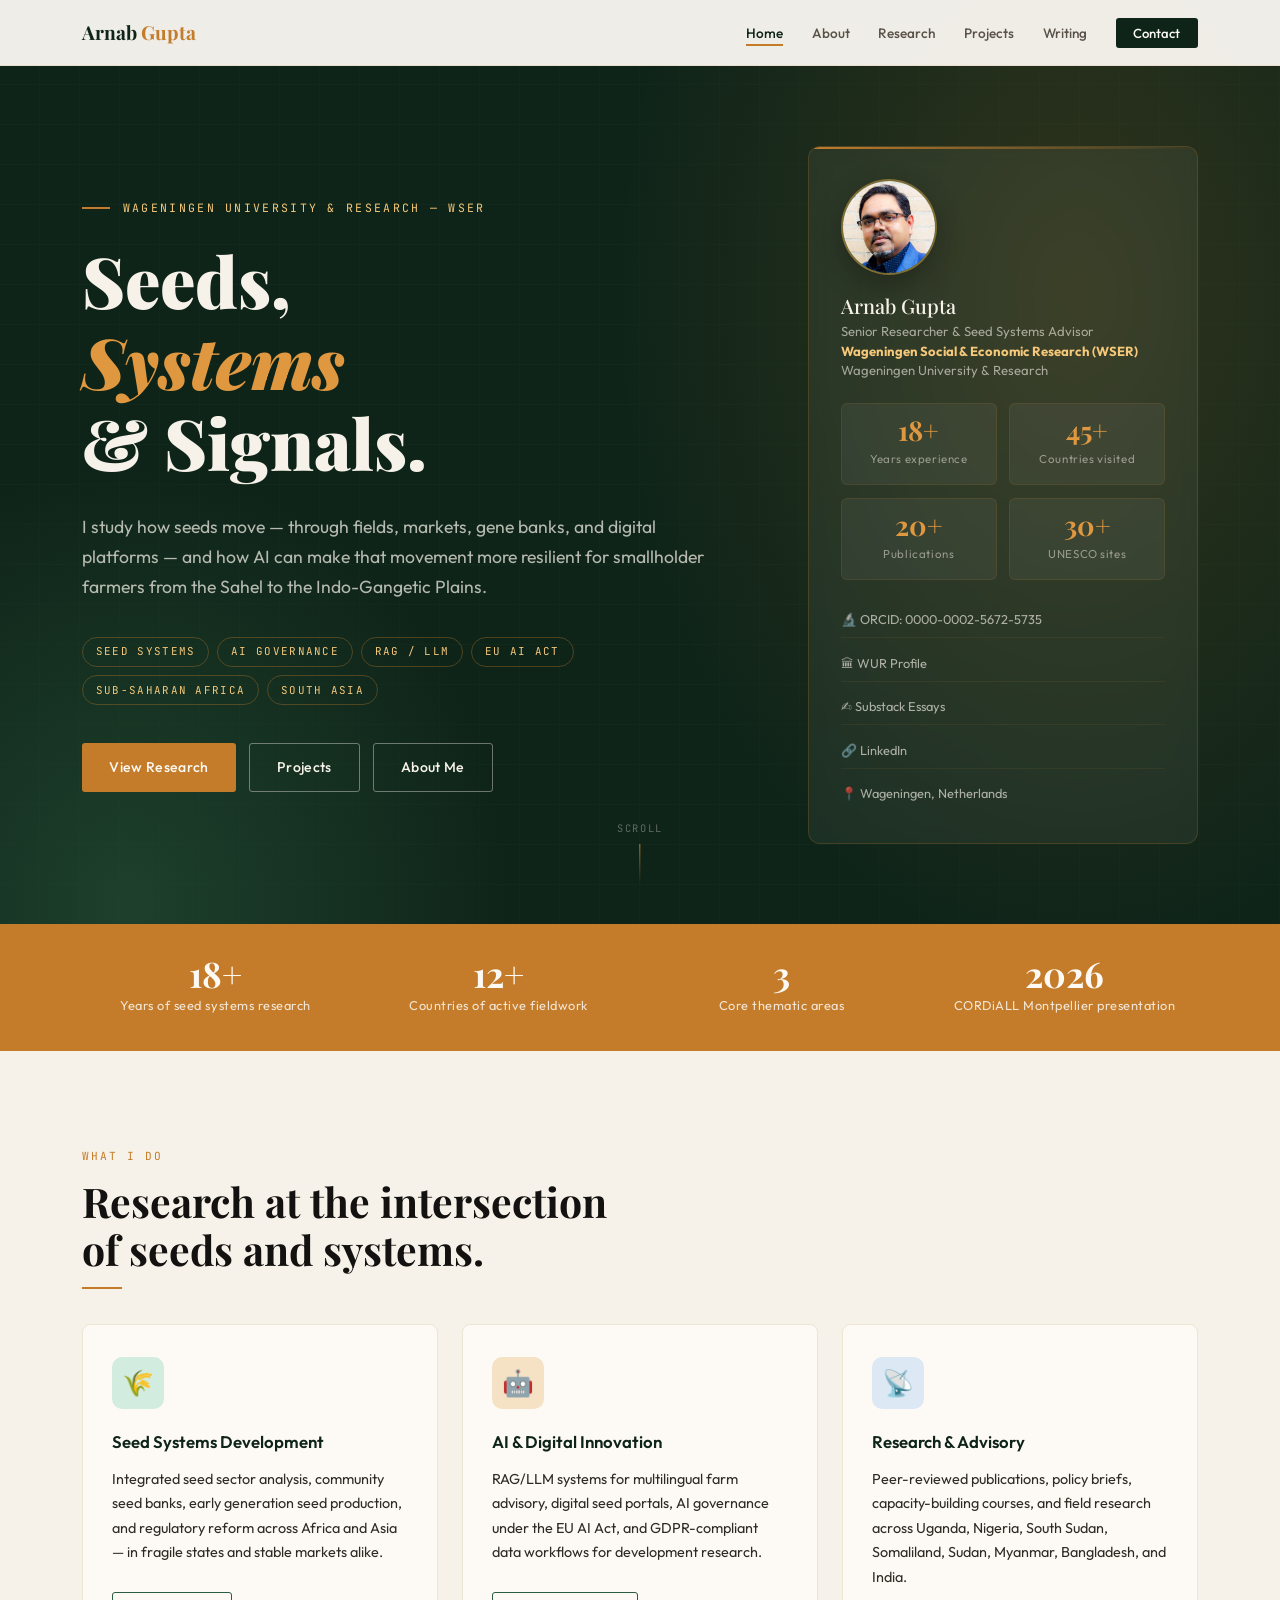
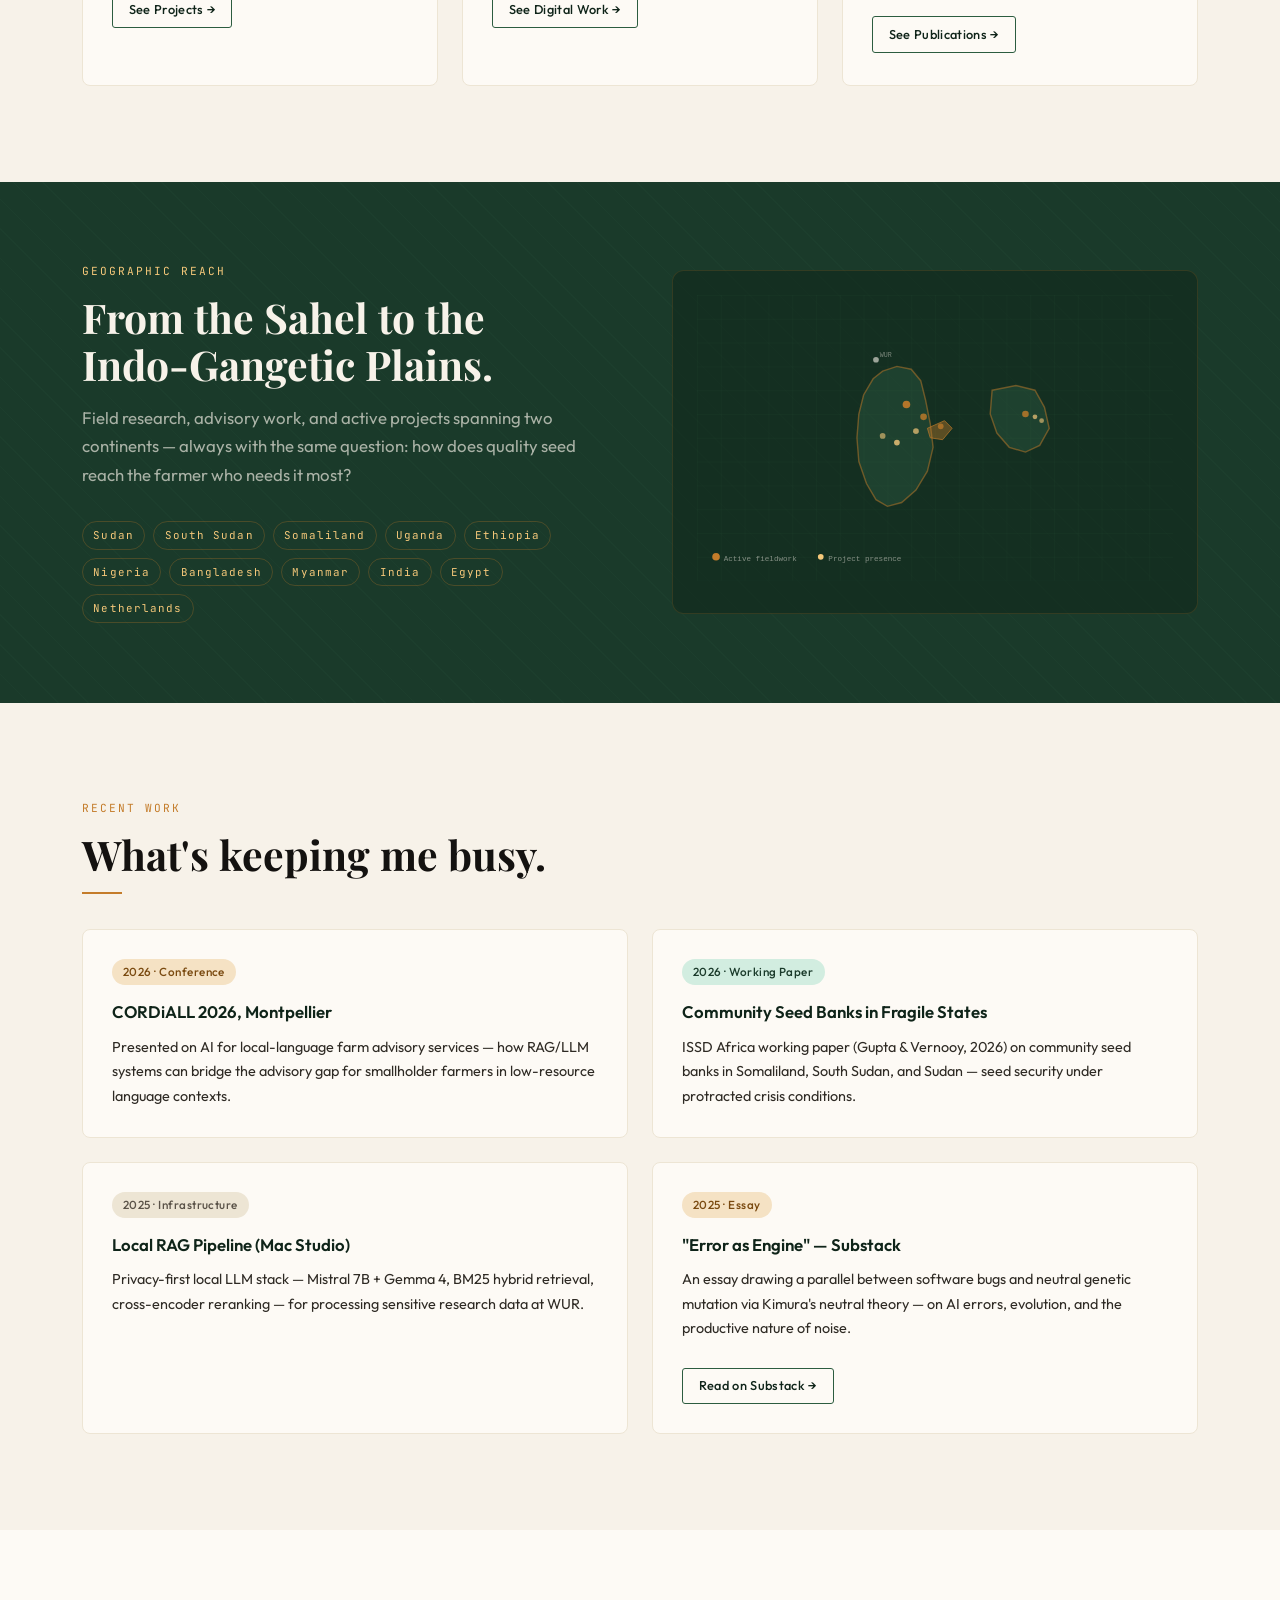
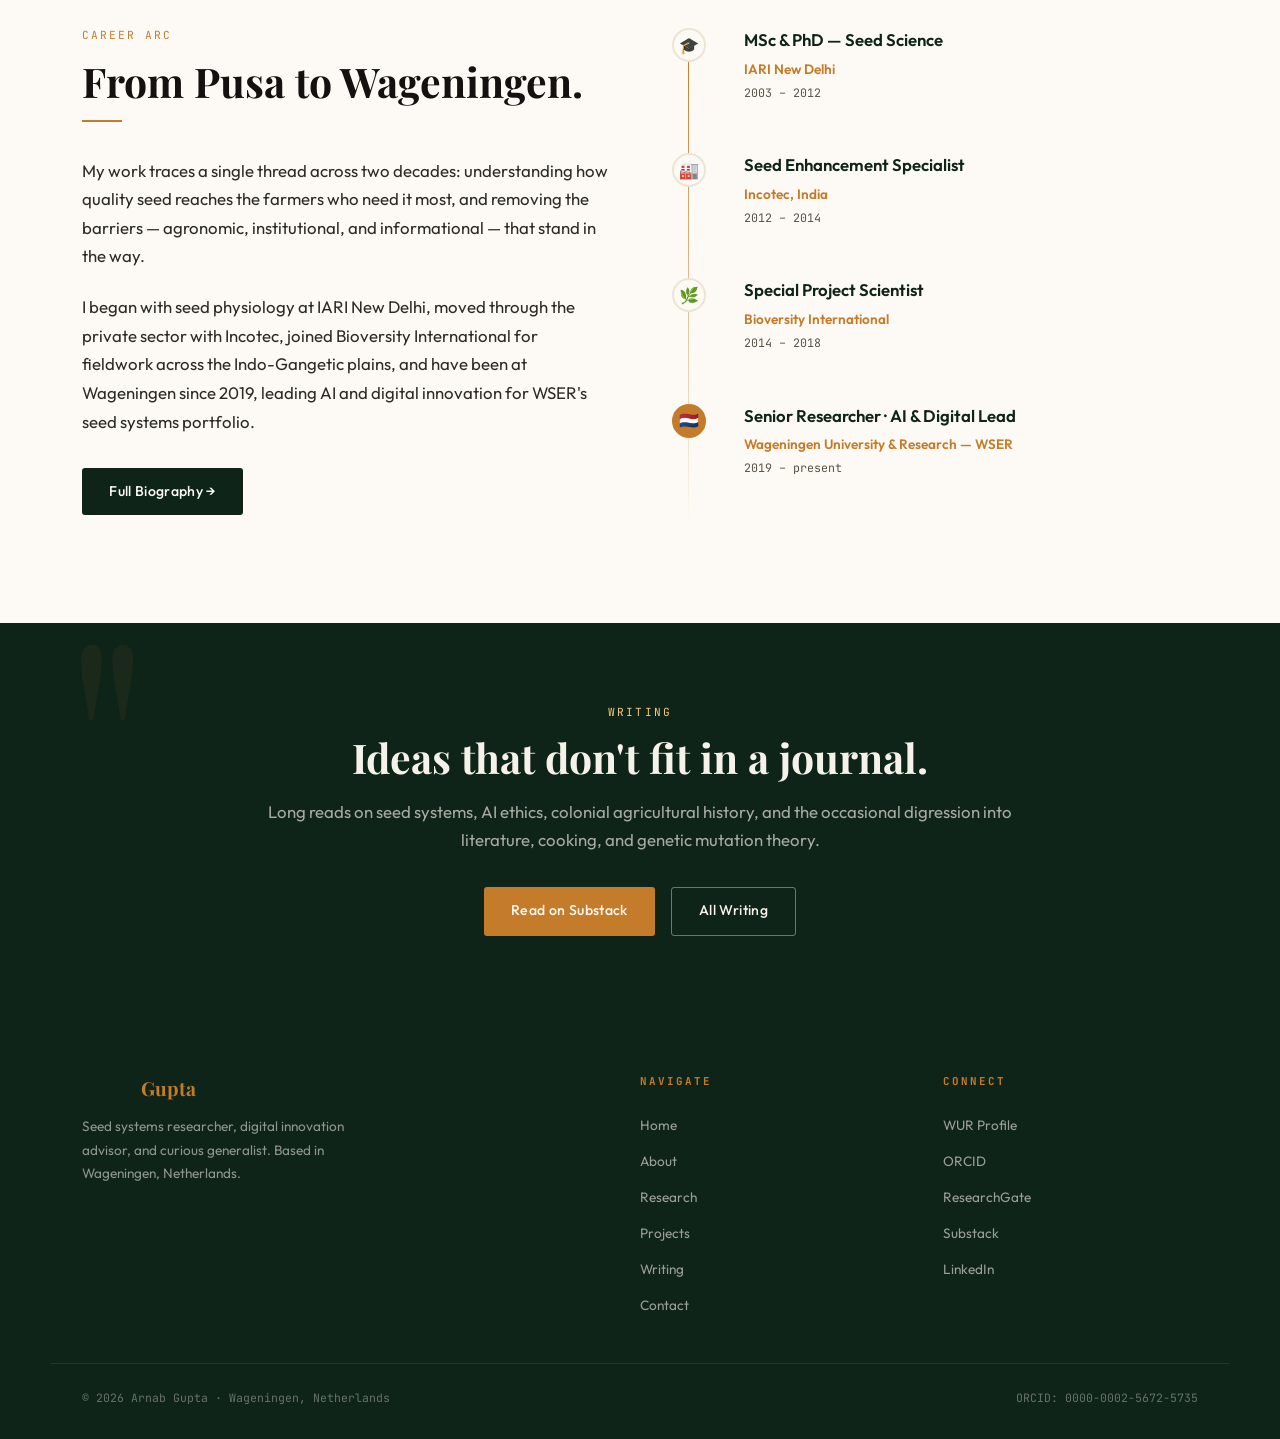
==== index.html @ 2c55ab36 "Add homepage profile photo" ====
<!DOCTYPE html>
<html lang="en">
<head>
<meta charset="UTF-8"/>
<meta name="viewport" content="width=device-width, initial-scale=1.0"/>
<title>Arnab Gupta — Seeds, Systems &amp; Signals</title>
<meta name="description" content="Senior Researcher &amp; Seed Systems Advisor at Wageningen University &amp; Research. AI governance, digital agriculture, and seed systems across Sub-Saharan Africa and South Asia."/>
<link rel="stylesheet" href="css/style.css"/>
<link rel="icon" href="data:image/svg+xml,<svg xmlns='http://www.w3.org/2000/svg' viewBox='0 0 100 100'><text y='.9em' font-size='90'>🌱</text></svg>"/>

<!-- Hero-specific styles -->
<style>
.hero { min-height:100vh; padding-top:var(--nav-h); background:var(--forest); position:relative; overflow:hidden; display:flex; flex-direction:column; justify-content:center; }
.hero-topo { position:absolute; inset:0; background-image: repeating-linear-gradient(0deg,transparent,transparent 39px,rgba(61,122,88,0.08) 40px), repeating-linear-gradient(90deg,transparent,transparent 39px,rgba(61,122,88,0.05) 40px); pointer-events:none; }
.hero-glow  { position:absolute; top:-20%; right:-10%; width:65%; height:130%; background:radial-gradient(ellipse at 60% 40%,rgba(196,124,42,0.18) 0%,transparent 65%); pointer-events:none; }
.hero-glow2 { position:absolute; bottom:-30%; left:-10%; width:50%; height:80%; background:radial-gradient(ellipse at 40% 60%,rgba(44,92,63,0.5) 0%,transparent 70%); pointer-events:none; }
.hero-body  { max-width:var(--w); margin:0 auto; padding:5rem 2rem; display:grid; grid-template-columns:1fr 390px; gap:5rem; align-items:center; position:relative; z-index:2; }
.hero-eyebrow { font-family:var(--mono); font-size:0.72rem; letter-spacing:0.2em; text-transform:uppercase; color:var(--amber-3); display:flex; align-items:center; gap:0.8rem; margin-bottom:1.4rem; }
.hero-eyebrow::before { content:''; display:inline-block; width:28px; height:1.5px; background:var(--amber); }
.hero-title { color:var(--cream); margin-bottom:1.8rem; }
.hero-title em { color:var(--amber-2); font-style:italic; }
.hero-desc  { font-size:1.1rem; color:rgba(247,242,233,0.72); margin-bottom:2.2rem; max-width:55ch; }
.hero-tags  { display:flex; flex-wrap:wrap; gap:0.5rem; margin-bottom:2.4rem; }
.hero-tag   { font-family:var(--mono); font-size:0.68rem; letter-spacing:0.12em; text-transform:uppercase; padding:0.3rem 0.8rem; border-radius:100px; border:1px solid rgba(196,124,42,0.35); color:var(--amber-3); }
.hero-btns  { display:flex; gap:0.8rem; flex-wrap:wrap; }
.hero-card  { background:rgba(247,242,233,0.06); border:1px solid rgba(196,124,42,0.22); border-radius:12px; padding:2rem; backdrop-filter:blur(8px); position:relative; overflow:hidden; }
.hero-card::before { content:''; position:absolute; top:0; left:0; right:0; height:2px; background:linear-gradient(90deg,var(--amber),transparent); }
.hero-av    { width:96px; height:96px; border-radius:50%; margin-bottom:1.2rem; border:2px solid rgba(196,124,42,0.55); box-shadow:0 10px 28px rgba(0,0,0,0.28); overflow:hidden; background:var(--forest-3); }
.hero-av img { width:100%; height:100%; display:block; object-fit:cover; object-position:50% 32%; }
.hero-card h3   { color:var(--cream); font-size:1.25rem; margin-bottom:0.3rem; }
.hero-card .role { font-size:0.82rem; color:rgba(247,242,233,0.6); margin-bottom:1.4rem; line-height:1.5; }
.hero-card .role strong { color:var(--amber-3); }
.stat-grid  { display:grid; grid-template-columns:1fr 1fr; gap:0.8rem; margin-bottom:1.4rem; }
.stat-box   { background:rgba(255,255,255,0.05); border:1px solid rgba(196,124,42,0.15); border-radius:6px; padding:0.8rem; text-align:center; }
.stat-box strong { display:block; font-family:var(--serif); font-size:1.7rem; font-weight:700; color:var(--amber-2); line-height:1; }
.stat-box span   { font-size:0.72rem; color:rgba(247,242,233,0.5); letter-spacing:0.05em; }
.hero-links { display:flex; flex-direction:column; gap:0.5rem; }
.hero-link  { display:flex; align-items:center; gap:0.6rem; font-size:0.8rem; color:rgba(247,242,233,0.65); padding:0.4rem 0; border-bottom:1px solid rgba(196,124,42,0.1); transition:color 0.2s; }
.hero-link:last-child { border-bottom:none; }
.hero-link:hover { color:var(--amber-3); }
.scroll-cue { position:absolute; bottom:2.5rem; left:50%; transform:translateX(-50%); display:flex; flex-direction:column; align-items:center; gap:0.4rem; font-family:var(--mono); font-size:0.65rem; letter-spacing:0.15em; text-transform:uppercase; color:rgba(247,242,233,0.35); z-index:2; }
.scroll-line { width:1px; height:40px; background:linear-gradient(to bottom,var(--amber),transparent); animation:scrollpulse 2s ease-in-out infinite; }
@keyframes scrollpulse { 0%,100%{opacity:0.4} 50%{opacity:1} }
@media(max-width:960px){ .hero-body{grid-template-columns:1fr;} .hero-card{max-width:380px;} }
</style>
</head>
<body>

<div id="nav-placeholder"></div>

<!-- HERO -->
<section class="hero">
  <div class="hero-topo"></div>
  <div class="hero-glow"></div>
  <div class="hero-glow2"></div>
  <div class="hero-body">
    <div>
      <div class="hero-eyebrow">Wageningen University &amp; Research — WSER</div>
      <h1 class="hero-title">Seeds,<br><em>Systems</em><br>&amp; Signals.</h1>
      <p class="hero-desc">I study how seeds move — through fields, markets, gene banks, and digital platforms — and how AI can make that movement more resilient for smallholder farmers from the Sahel to the Indo-Gangetic Plains.</p>
      <div class="hero-tags">
        <span class="hero-tag">Seed Systems</span>
        <span class="hero-tag">AI Governance</span>
        <span class="hero-tag">RAG / LLM</span>
        <span class="hero-tag">EU AI Act</span>
        <span class="hero-tag">Sub-Saharan Africa</span>
        <span class="hero-tag">South Asia</span>
      </div>
      <div class="hero-btns">
        <a href="pages/research.html" class="btn btn-am">View Research</a>
        <a href="pages/projects.html" class="btn btn-wh">Projects</a>
        <a href="pages/about.html"    class="btn btn-wh">About Me</a>
      </div>
    </div>

    <div class="hero-card">
      <div class="hero-av">
        <img src="assets/arnab-gupta-profile.jpg" alt="Portrait of Arnab Gupta" width="1003" height="1051" decoding="async" fetchpriority="high">
      </div>
      <h3>Arnab Gupta</h3>
      <p class="role">Senior Researcher &amp; Seed Systems Advisor<br><strong>Wageningen Social &amp; Economic Research (WSER)</strong><br>Wageningen University &amp; Research</p>
      <div class="stat-grid">
        <div class="stat-box"><strong data-counter data-target="18" data-suffix="+">18+</strong><span>Years experience</span></div>
        <div class="stat-box"><strong data-counter data-target="45" data-suffix="+">45+</strong><span>Countries visited</span></div>
        <div class="stat-box"><strong data-counter data-target="20" data-suffix="+">20+</strong><span>Publications</span></div>
        <div class="stat-box"><strong data-counter data-target="30" data-suffix="+">30+</strong><span>UNESCO sites</span></div>
      </div>
      <div class="hero-links">
        <a href="https://orcid.org/0000-0002-5672-5735" target="_blank" rel="noopener" class="hero-link">🔬 ORCID: 0000-0002-5672-5735</a>
        <a href="https://www.wur.nl/en/persons/arnab-gupta" target="_blank" rel="noopener" class="hero-link">🏛 WUR Profile</a>
        <a href="https://arnabgupta9.substack.com" target="_blank" rel="noopener" class="hero-link">✍ Substack Essays</a>
        <a href="https://linkedin.com/in/arnab-gupta-4198271b" target="_blank" rel="noopener" class="hero-link">🔗 LinkedIn</a>
        <span class="hero-link">📍 Wageningen, Netherlands</span>
      </div>
    </div>
  </div>
  <div class="scroll-cue"><span>Scroll</span><div class="scroll-line"></div></div>
</section>

<!-- STATS BAND -->
<div class="stats-band">
  <div class="stats-row">
    <div class="stat-cell"><strong>18+</strong><span>Years of seed systems research</span></div>
    <div class="stat-cell"><strong>12+</strong><span>Countries of active fieldwork</span></div>
    <div class="stat-cell"><strong>3</strong><span>Core thematic areas</span></div>
    <div class="stat-cell"><strong>2026</strong><span>CORDiALL Montpellier presentation</span></div>
  </div>
</div>

<!-- WHAT I DO -->
<section class="sec do-section">
  <div class="wrap">
    <span class="label">What I Do</span>
    <h2 style="margin-bottom:0.5rem;">Research at the intersection<br>of seeds and systems.</h2>
    <div class="rule"></div>
    <div class="do-grid">
      <div class="do-card fade-up">
        <div class="do-icon" style="background:#d2ede0;">🌾</div>
        <h4>Seed Systems Development</h4>
        <p>Integrated seed sector analysis, community seed banks, early generation seed production, and regulatory reform across Africa and Asia — in fragile states and stable markets alike.</p>
        <br><a href="pages/projects.html" class="btn btn-ol" style="font-size:0.8rem;padding:0.4rem 1rem;">See Projects →</a>
      </div>
      <div class="do-card fade-up">
        <div class="do-icon" style="background:#f5e2c4;">🤖</div>
        <h4>AI &amp; Digital Innovation</h4>
        <p>RAG/LLM systems for multilingual farm advisory, digital seed portals, AI governance under the EU AI Act, and GDPR-compliant data workflows for development research.</p>
        <br><a href="pages/projects.html" class="btn btn-ol" style="font-size:0.8rem;padding:0.4rem 1rem;">See Digital Work →</a>
      </div>
      <div class="do-card fade-up">
        <div class="do-icon" style="background:#dde8f5;">📡</div>
        <h4>Research &amp; Advisory</h4>
        <p>Peer-reviewed publications, policy briefs, capacity-building courses, and field research across Uganda, Nigeria, South Sudan, Somaliland, Sudan, Myanmar, Bangladesh, and India.</p>
        <br><a href="pages/research.html" class="btn btn-ol" style="font-size:0.8rem;padding:0.4rem 1rem;">See Publications →</a>
      </div>
    </div>
  </div>
</section>

<!-- GEOGRAPHIC PRESENCE -->
<div class="geo-strip">
  <div class="geo-bg"></div>
  <div class="wrap geo-content">
    <div class="geo-inner">
      <div class="geo-text">
        <span class="label" style="color:var(--amber-3);">Geographic Reach</span>
        <h2>From the Sahel to the<br>Indo-Gangetic Plains.</h2>
        <p>Field research, advisory work, and active projects spanning two continents — always with the same question: how does quality seed reach the farmer who needs it most?</p>
        <div class="geo-countries">
          <span class="geo-country">Sudan</span><span class="geo-country">South Sudan</span>
          <span class="geo-country">Somaliland</span><span class="geo-country">Uganda</span>
          <span class="geo-country">Ethiopia</span><span class="geo-country">Nigeria</span>
          <span class="geo-country">Bangladesh</span><span class="geo-country">Myanmar</span>
          <span class="geo-country">India</span><span class="geo-country">Egypt</span>
          <span class="geo-country">Netherlands</span>
        </div>
      </div>
      <div class="geo-map">
        <svg viewBox="0 0 500 300" xmlns="http://www.w3.org/2000/svg">
          <defs><pattern id="grid" width="25" height="25" patternUnits="userSpaceOnUse"><path d="M 25 0 L 0 0 0 25" fill="none" stroke="rgba(61,122,88,0.2)" stroke-width="0.5"/></pattern></defs>
          <rect width="500" height="300" fill="url(#grid)"/>
          <path d="M 195 80 L 210 75 L 225 78 L 235 90 L 240 110 L 245 135 L 248 160 L 242 185 L 230 205 L 215 218 L 200 222 L 188 215 L 178 198 L 170 175 L 168 150 L 170 125 L 175 105 L 185 88 Z" fill="rgba(61,122,88,0.25)" stroke="rgba(196,124,42,0.5)" stroke-width="1.5"/>
          <path d="M 242 140 L 260 132 L 268 140 L 258 152 L 245 150 Z" fill="rgba(196,124,42,0.4)" stroke="rgba(196,124,42,0.7)" stroke-width="1"/>
          <path d="M 310 100 L 335 95 L 355 100 L 365 118 L 370 140 L 360 158 L 345 165 L 328 160 L 315 145 L 308 125 Z" fill="rgba(61,122,88,0.25)" stroke="rgba(196,124,42,0.5)" stroke-width="1.5"/>
          <circle cx="220" cy="115" r="4" fill="#c47c2a" opacity="0.9"/>
          <circle cx="238" cy="128" r="3.5" fill="#c47c2a" opacity="0.8"/>
          <circle cx="256" cy="138" r="3"   fill="#c47c2a" opacity="0.7"/>
          <circle cx="210" cy="155" r="3"   fill="#f5c87a" opacity="0.8"/>
          <circle cx="230" cy="143" r="3"   fill="#f5c87a" opacity="0.7"/>
          <circle cx="195" cy="148" r="3"   fill="#f5c87a" opacity="0.6"/>
          <circle cx="345" cy="125" r="3.5" fill="#c47c2a" opacity="0.8"/>
          <circle cx="355" cy="128" r="2.5" fill="#f5c87a" opacity="0.7"/>
          <circle cx="362" cy="132" r="2.5" fill="#f5c87a" opacity="0.6"/>
          <circle cx="188" cy="68"  r="3"   fill="rgba(247,242,233,0.6)"/>
          <text x="192" y="65" fill="rgba(247,242,233,0.45)" font-size="7" font-family="monospace">WUR</text>
          <circle cx="20" cy="275" r="4" fill="#c47c2a"/>
          <text x="28" y="279" fill="rgba(247,242,233,0.5)" font-size="8" font-family="monospace">Active fieldwork</text>
          <circle cx="130" cy="275" r="3" fill="#f5c87a"/>
          <text x="138" y="279" fill="rgba(247,242,233,0.5)" font-size="8" font-family="monospace">Project presence</text>
        </svg>
      </div>
    </div>
  </div>
</div>

<!-- RECENT WORK -->
<section class="sec recent-sec">
  <div class="wrap">
    <span class="label">Recent Work</span>
    <h2 style="margin-bottom:0.5rem;">What's keeping me busy.</h2>
    <div class="rule"></div>
    <div class="recent-grid">
      <div class="recent-card fade-up">
        <p style="margin-bottom:0.8rem;"><span class="tag ta">2026 · Conference</span></p>
        <h4>CORDiALL 2026, Montpellier</h4>
        <p>Presented on AI for local-language farm advisory services — how RAG/LLM systems can bridge the advisory gap for smallholder farmers in low-resource language contexts.</p>
      </div>
      <div class="recent-card fade-up">
        <p style="margin-bottom:0.8rem;"><span class="tag tg">2026 · Working Paper</span></p>
        <h4>Community Seed Banks in Fragile States</h4>
        <p>ISSD Africa working paper (Gupta &amp; Vernooy, 2026) on community seed banks in Somaliland, South Sudan, and Sudan — seed security under protracted crisis conditions.</p>
      </div>
      <div class="recent-card fade-up">
        <p style="margin-bottom:0.8rem;"><span class="tag ts">2025 · Infrastructure</span></p>
        <h4>Local RAG Pipeline (Mac Studio)</h4>
        <p>Privacy-first local LLM stack — Mistral 7B + Gemma 4, BM25 hybrid retrieval, cross-encoder reranking — for processing sensitive research data at WUR.</p>
      </div>
      <div class="recent-card fade-up">
        <p style="margin-bottom:0.8rem;"><span class="tag ta">2025 · Essay</span></p>
        <h4>"Error as Engine" — Substack</h4>
        <p>An essay drawing a parallel between software bugs and neutral genetic mutation via Kimura's neutral theory — on AI errors, evolution, and the productive nature of noise.</p>
        <br><a href="https://arnabgupta9.substack.com" target="_blank" rel="noopener" class="btn btn-ol" style="font-size:0.8rem;padding:0.4rem 1rem;">Read on Substack →</a>
      </div>
    </div>
  </div>
</section>

<!-- CAREER SNAPSHOT -->
<section class="sec" style="background:var(--white);">
  <div class="wrap">
    <div style="display:grid;grid-template-columns:1fr 1fr;gap:4rem;align-items:start;">
      <div>
        <span class="label">Career Arc</span>
        <h2 style="margin-bottom:0.5rem;">From Pusa to Wageningen.</h2>
        <div class="rule"></div>
        <p style="margin-bottom:1.4rem;">My work traces a single thread across two decades: understanding how quality seed reaches the farmers who need it most, and removing the barriers — agronomic, institutional, and informational — that stand in the way.</p>
        <p style="margin-bottom:2rem;">I began with seed physiology at IARI New Delhi, moved through the private sector with Incotec, joined Bioversity International for fieldwork across the Indo-Gangetic plains, and have been at Wageningen since 2019, leading AI and digital innovation for WSER's seed systems portfolio.</p>
        <a href="pages/about.html" class="btn btn-dk">Full Biography →</a>
      </div>
      <div class="tl">
        <div class="tl-item"><div class="tl-dot">🎓</div><div class="tl-body"><h4>MSc &amp; PhD — Seed Science</h4><div class="tl-org">IARI New Delhi</div><div class="tl-period">2003 – 2012</div></div></div>
        <div class="tl-item"><div class="tl-dot">🏭</div><div class="tl-body"><h4>Seed Enhancement Specialist</h4><div class="tl-org">Incotec, India</div><div class="tl-period">2012 – 2014</div></div></div>
        <div class="tl-item"><div class="tl-dot">🌿</div><div class="tl-body"><h4>Special Project Scientist</h4><div class="tl-org">Bioversity International</div><div class="tl-period">2014 – 2018</div></div></div>
        <div class="tl-item"><div class="tl-dot now">🇳🇱</div><div class="tl-body"><h4>Senior Researcher · AI &amp; Digital Lead</h4><div class="tl-org">Wageningen University &amp; Research — WSER</div><div class="tl-period">2019 – present</div></div></div>
      </div>
    </div>
  </div>
</section>

<!-- WRITING TEASER -->
<div class="writing-band">
  <div class="wrap" style="position:relative;z-index:1;">
    <span class="label" style="color:var(--amber-3);">Writing</span>
    <h2>Ideas that don't fit in a journal.</h2>
    <p>Long reads on seed systems, AI ethics, colonial agricultural history, and the occasional digression into literature, cooking, and genetic mutation theory.</p>
    <div class="btns">
      <a href="https://arnabgupta9.substack.com" target="_blank" rel="noopener" class="btn btn-am">Read on Substack</a>
      <a href="pages/writing.html" class="btn btn-wh">All Writing</a>
    </div>
  </div>
</div>

<div id="footer-placeholder"></div>
<script src="js/components.js"></script>
<script src="js/main.js"></script>
</body>
</html>
---- css/style.css ----
/* ============================================================
   ARNAB GUPTA — Personal Professional Website
   Design System & Global Styles
   ============================================================ */

@import url('https://fonts.googleapis.com/css2?family=Playfair+Display:ital,wght@0,400;0,500;0,700;0,900;1,400;1,700&family=Outfit:wght@300;400;500;600&family=JetBrains+Mono:wght@400;500&display=swap');

:root {
  --forest:      #0f2419;
  --forest-2:    #1a3a2a;
  --forest-3:    #2c5c3f;
  --forest-4:    #3d7a58;
  --amber:       #c47c2a;
  --amber-2:     #e09840;
  --amber-3:     #f5c87a;
  --cream:       #f7f2e9;
  --cream-2:     #ede5d4;
  --ink:         #141210;
  --ink-2:       #2e2a24;
  --ink-3:       #5a5248;
  --white:       #fdfaf5;
  --red-fragile: #8b2020;

  --serif: 'Playfair Display', Georgia, serif;
  --sans:  'Outfit', system-ui, sans-serif;
  --mono:  'JetBrains Mono', monospace;

  --nav-h: 66px;
  --w:     1180px;
  --r:     3px;
  --ease:  cubic-bezier(0.16, 1, 0.3, 1);
}

*, *::before, *::after { box-sizing: border-box; margin: 0; padding: 0; }
html { scroll-behavior: smooth; font-size: 16px; }
body { font-family: var(--sans); background: var(--white); color: var(--ink); line-height: 1.7; -webkit-font-smoothing: antialiased; overflow-x: hidden; }
img { display: block; max-width: 100%; }
a   { color: inherit; text-decoration: none; }
ul  { list-style: none; }

h1,h2,h3 { font-family: var(--serif); line-height: 1.15; }
h1 { font-size: clamp(2.6rem, 5.5vw, 4.8rem); font-weight: 900; }
h2 { font-size: clamp(1.9rem, 3.2vw, 2.8rem); font-weight: 700; }
h3 { font-size: clamp(1.2rem, 2vw, 1.6rem); font-weight: 500; }
h4 { font-size: 1.05rem; font-weight: 600; font-family: var(--sans); }
p  { font-size: 1.05rem; color: var(--ink-2); max-width: 70ch; }

.wrap   { max-width: var(--w); margin: 0 auto; padding: 0 2rem; }
.sec    { padding: 6rem 0; }
.sec-sm { padding: 3.5rem 0; }

/* Labels & rules */
.label { font-family: var(--mono); font-size: 0.7rem; letter-spacing: 0.18em; text-transform: uppercase; color: var(--amber); display: block; margin-bottom: 0.8rem; }
.rule  { width: 40px; height: 2px; background: var(--amber); margin: 0.9rem 0 2.2rem; }

/* Buttons */
.btn { display: inline-flex; align-items: center; gap: 0.45rem; padding: 0.72rem 1.7rem; border-radius: var(--r); font-family: var(--sans); font-size: 0.88rem; font-weight: 500; letter-spacing: 0.025em; cursor: pointer; border: none; transition: all 0.22s var(--ease); white-space: nowrap; }
.btn-dk { background: var(--forest); color: var(--white); }
.btn-dk:hover { background: var(--forest-3); transform: translateY(-2px); box-shadow: 0 6px 20px rgba(15,36,25,0.3); }
.btn-ol { background: transparent; color: var(--forest); border: 1.5px solid var(--forest-3); }
.btn-ol:hover { background: var(--forest); color: var(--white); }
.btn-am { background: var(--amber); color: var(--white); }
.btn-am:hover { background: var(--amber-2); transform: translateY(-2px); }
.btn-wh { background: transparent; color: var(--cream); border: 1.5px solid rgba(247,242,233,0.4); }
.btn-wh:hover { background: rgba(247,242,233,0.1); }

/* Tags */
.tag { display: inline-block; padding: 0.2rem 0.7rem; border-radius: 100px; font-size: 0.73rem; font-weight: 500; letter-spacing: 0.04em; font-family: var(--sans); }
.tg { background: #d2ede0; color: var(--forest-2); }
.ta { background: #f5e2c4; color: #7a4a10; }
.ts { background: var(--cream-2); color: var(--ink-3); }
.td { background: var(--forest-2); color: var(--cream); }
.tr { background: #f5d2d2; color: var(--red-fragile); }

/* ── NAV ── */
.nav { position: fixed; top: 0; left: 0; right: 0; height: var(--nav-h); z-index: 200; background: rgba(253,250,245,0.94); backdrop-filter: blur(16px); border-bottom: 1px solid rgba(196,124,42,0.13); transition: box-shadow 0.3s; }
.nav.scrolled { box-shadow: 0 2px 24px rgba(15,36,25,0.09); }
.nav-in { max-width: var(--w); margin: 0 auto; padding: 0 2rem; height: 100%; display: flex; align-items: center; justify-content: space-between; }
.nav-logo { font-family: var(--serif); font-size: 1.2rem; font-weight: 700; color: var(--forest); }
.nav-logo em { color: var(--amber); font-style: normal; }
.nav-links { display: flex; align-items: center; gap: 1.8rem; }
.nav-links a { font-size: 0.85rem; font-weight: 500; color: var(--ink-3); transition: color 0.2s; position: relative; }
.nav-links a::after { content: ''; position: absolute; bottom: -4px; left: 0; right: 0; height: 1.5px; background: var(--amber); transform: scaleX(0); transition: transform 0.22s var(--ease); transform-origin: left; }
.nav-links a:hover, .nav-links a.active { color: var(--forest); }
.nav-links a:hover::after, .nav-links a.active::after { transform: scaleX(1); }
.nav-cta { font-size: 0.82rem !important; padding: 0.42rem 1.1rem; background: var(--forest) !important; color: var(--white) !important; border-radius: var(--r); }
.nav-cta:hover { background: var(--forest-3) !important; }
.nav-cta::after { display: none !important; }
.hamburger { display: none; flex-direction: column; gap: 5px; cursor: pointer; padding: 4px; }
.hamburger span { display: block; width: 22px; height: 2px; background: var(--forest); transition: all 0.3s; }

/* ── PAGE HERO (inner pages) ── */
.page-hero { background: var(--forest); padding: calc(var(--nav-h) + 4rem) 0 4rem; position: relative; overflow: hidden; }
.page-hero::after { content: ''; position: absolute; bottom: 0; left: 0; right: 0; height: 1px; background: linear-gradient(90deg, transparent, var(--amber), transparent); }
.page-hero .label { color: var(--amber-3); }
.page-hero h1 { color: var(--cream); margin-bottom: 1rem; }
.page-hero p  { color: rgba(247,242,233,0.65); }

/* ── CARDS & GRIDS ── */
.do-section { background: var(--cream); }
.do-grid    { display: grid; grid-template-columns: repeat(3,1fr); gap: 1.5rem; }
.do-card    { background: var(--white); border-radius: 8px; border: 1px solid var(--cream-2); padding: 2rem 1.8rem; transition: transform 0.25s var(--ease), box-shadow 0.25s, border-color 0.25s; position: relative; overflow: hidden; }
.do-card::before { content: ''; position: absolute; top: 0; left: 0; right: 0; height: 3px; background: linear-gradient(90deg, var(--forest-4), var(--amber)); transform: scaleX(0); transform-origin: left; transition: transform 0.3s var(--ease); }
.do-card:hover { transform: translateY(-4px); box-shadow: 0 12px 40px rgba(15,36,25,0.1); border-color: rgba(196,124,42,0.2); }
.do-card:hover::before { transform: scaleX(1); }
.do-icon { width: 52px; height: 52px; border-radius: 10px; display: flex; align-items: center; justify-content: center; font-size: 1.6rem; margin-bottom: 1.2rem; }
.do-card h4 { font-size: 1.05rem; margin-bottom: 0.6rem; color: var(--forest); }
.do-card p  { font-size: 0.9rem; }

.recent-sec  { background: var(--cream); }
.recent-grid { display: grid; grid-template-columns: repeat(2,1fr); gap: 1.5rem; }
.recent-card { background: var(--white); border-radius: 8px; border: 1px solid var(--cream-2); padding: 1.8rem; transition: transform 0.22s var(--ease), box-shadow 0.22s; }
.recent-card:hover { transform: translateY(-3px); box-shadow: 0 10px 32px rgba(15,36,25,0.09); }
.recent-card h4 { margin-bottom: 0.5rem; color: var(--forest); }
.recent-card p  { font-size: 0.9rem; }

/* ── TIMELINE ── */
.tl { display: flex; flex-direction: column; position: relative; }
.tl::before { content: ''; position: absolute; left: 16px; top: 24px; bottom: 0; width: 1px; background: linear-gradient(to bottom, var(--amber), transparent); }
.tl-item { display: grid; grid-template-columns: 48px 1fr; gap: 1.5rem; padding: 0 0 2.5rem; }
.tl-dot  { width: 34px; height: 34px; border-radius: 50%; display: flex; align-items: center; justify-content: center; font-size: 1rem; border: 2px solid var(--cream-2); background: var(--white); position: relative; z-index: 1; margin-top: 2px; }
.tl-dot.now { border-color: var(--amber); background: var(--amber); }
.tl-body h4 { margin-bottom: 0.2rem; color: var(--forest); }
.tl-org     { font-size: 0.85rem; color: var(--amber); font-weight: 600; margin-bottom: 0.15rem; }
.tl-period  { font-family: var(--mono); font-size: 0.73rem; color: var(--ink-3); margin-bottom: 0.5rem; }
.tl-body p  { font-size: 0.88rem; }

/* ── GEO STRIP ── */
.geo-strip   { background: var(--forest-2); padding: 5rem 0; position: relative; overflow: hidden; }
.geo-bg      { position: absolute; inset: 0; background: repeating-linear-gradient(45deg, transparent, transparent 20px, rgba(61,122,88,0.06) 20px, rgba(61,122,88,0.06) 21px); }
.geo-content { position: relative; z-index: 1; }
.geo-inner   { display: grid; grid-template-columns: 1fr 1fr; gap: 4rem; align-items: center; }
.geo-text h2 { color: var(--cream); margin-bottom: 1rem; }
.geo-text p  { color: rgba(247,242,233,0.65); margin-bottom: 2rem; }
.geo-countries { display: flex; flex-wrap: wrap; gap: 0.5rem; }
.geo-country   { font-family: var(--mono); font-size: 0.68rem; letter-spacing: 0.1em; padding: 0.25rem 0.65rem; border-radius: 100px; border: 1px solid rgba(196,124,42,0.28); color: var(--amber-3); }
.geo-map       { background: rgba(15,36,25,0.5); border-radius: 12px; border: 1px solid rgba(196,124,42,0.18); overflow: hidden; padding: 1.5rem; }

/* ── STATS BAND ── */
.stats-band { background: var(--amber); padding: 2rem 0; }
.stats-row  { max-width: var(--w); margin: 0 auto; padding: 0 2rem; display: grid; grid-template-columns: repeat(4,1fr); gap: 1rem; }
.stat-cell  { text-align: center; }
.stat-cell strong { display: block; font-family: var(--serif); font-size: 2.2rem; font-weight: 700; color: var(--white); line-height: 1; }
.stat-cell span   { font-size: 0.8rem; color: rgba(255,255,255,0.8); letter-spacing: 0.04em; }

/* ── WRITING BAND ── */
.writing-band { background: var(--forest); padding: 5rem 0; text-align: center; position: relative; overflow: hidden; }
.writing-band::before { content: '"'; position: absolute; top: -2rem; left: 5%; font-family: var(--serif); font-size: 18rem; color: rgba(196,124,42,0.06); line-height: 1; pointer-events: none; }
.writing-band h2 { color: var(--cream); margin-bottom: 1rem; }
.writing-band p  { color: rgba(247,242,233,0.65); margin: 0 auto 2rem; }
.writing-band .btns { display: flex; gap: 1rem; justify-content: center; flex-wrap: wrap; }

/* ── RESEARCH ── */
.filter-bar  { display: flex; gap: 0.5rem; flex-wrap: wrap; margin-bottom: 2.5rem; }
.filter-btn  { padding: 0.38rem 1rem; border-radius: 100px; font-size: 0.8rem; font-weight: 500; border: 1.5px solid var(--cream-2); background: transparent; color: var(--ink-3); cursor: pointer; transition: all 0.2s; font-family: var(--sans); }
.filter-btn:hover, .filter-btn.active { background: var(--forest); color: var(--white); border-color: var(--forest); }
.pub-list    { display: flex; flex-direction: column; gap: 1.2rem; }
.pub-item    { display: grid; grid-template-columns: 72px 1fr; gap: 1.5rem; padding: 1.5rem; background: var(--cream); border-radius: 8px; border: 1px solid transparent; transition: border-color 0.2s, box-shadow 0.2s; }
.pub-item:hover { border-color: rgba(196,124,42,0.25); box-shadow: 0 4px 20px rgba(15,36,25,0.07); }
.pub-year    { font-family: var(--serif); font-size: 1.8rem; font-weight: 700; color: var(--amber); line-height: 1; padding-top: 0.2rem; }
.pub-body h4 { margin-bottom: 0.3rem; font-size: 0.98rem; line-height: 1.4; }
.pub-body h4 a { color: var(--forest); border-bottom: 1px dashed rgba(196,124,42,0.5); }
.pub-body h4 a:hover { color: var(--amber); }
.pub-authors { font-size: 0.8rem; color: var(--ink-3); margin-bottom: 0.3rem; }
.pub-journal { font-size: 0.82rem; font-style: italic; color: var(--ink-2); margin-bottom: 0.5rem; }
.pub-tags    { display: flex; flex-wrap: wrap; gap: 0.35rem; }

/* ── PROJECTS ── */
.proj-grid { display: grid; grid-template-columns: repeat(3,1fr); gap: 1.5rem; }
.proj-card { background: var(--white); border: 1px solid var(--cream-2); border-radius: 10px; overflow: hidden; transition: transform 0.25s var(--ease), box-shadow 0.25s; }
.proj-card:hover { transform: translateY(-5px); box-shadow: 0 12px 40px rgba(15,36,25,0.13); }
.proj-thumb { height: 120px; display: flex; align-items: center; justify-content: center; font-size: 2.8rem; }
.proj-body  { padding: 1.4rem; }
.proj-body h4 { margin-bottom: 0.4rem; font-size: 1rem; }
.proj-body p  { font-size: 0.85rem; margin-bottom: 1rem; }
.proj-chips { display: flex; gap: 0.4rem; flex-wrap: wrap; }
.pt-g { background: linear-gradient(135deg,#c8e8d4,#3d7a58); }
.pt-a { background: linear-gradient(135deg,#f5e0c4,#c47c2a); }
.pt-f { background: linear-gradient(135deg,#2c5c3f,#0f2419); }
.pt-b { background: linear-gradient(135deg,#c8dff5,#3a6fa5); }
.pt-m { background: linear-gradient(135deg,#1a3a2a,#c47c2a); }

/* ── WRITING ── */
.writing-list { display: flex; flex-direction: column; }
.writing-item { display: grid; grid-template-columns: 1fr auto; gap: 1.5rem; padding: 1.8rem; align-items: start; border-bottom: 1px solid var(--cream-2); transition: background 0.2s; }
.writing-item:hover { background: var(--cream); }
.writing-item:last-child { border-bottom: none; }
.writing-date { font-family: var(--mono); font-size: 0.73rem; color: var(--ink-3); white-space: nowrap; padding-top: 0.35rem; }
.writing-item h4 { margin-bottom: 0.35rem; }
.writing-item h4 a { color: var(--forest); }
.writing-item h4 a:hover { color: var(--amber); }
.writing-item p { font-size: 0.88rem; }

/* ── ABOUT ── */
.about-grid { display: grid; grid-template-columns: 1fr 300px; gap: 4rem; }
.prose p { margin-bottom: 1.4rem; }
.prose a { color: var(--forest); border-bottom: 1px solid rgba(196,124,42,0.4); }
.prose a:hover { border-color: var(--amber); }
.sidebar-card { background: var(--cream); border-radius: 8px; padding: 1.4rem; margin-bottom: 1.2rem; border: 1px solid rgba(196,124,42,0.1); }
.sidebar-card h5 { font-family: var(--mono); font-size: 0.68rem; letter-spacing: 0.15em; text-transform: uppercase; color: var(--amber); margin-bottom: 0.9rem; }
.sidebar-list li { font-size: 0.87rem; color: var(--ink-2); padding: 0.35rem 0; border-bottom: 1px solid rgba(196,124,42,0.08); display: flex; align-items: center; gap: 0.5rem; }
.sidebar-list li:last-child { border-bottom: none; }
.sidebar-list li::before { content: '›'; color: var(--amber); }

/* ── CONTACT ── */
.contact-split  { display: grid; grid-template-columns: 1fr 1fr; gap: 3rem; }
.contact-method { display: flex; align-items: flex-start; gap: 1rem; padding: 1.4rem; background: var(--cream); border-radius: 8px; margin-bottom: 1rem; transition: transform 0.2s; }
.contact-method:hover { transform: translateX(4px); }
.c-icon { width: 42px; height: 42px; border-radius: 8px; background: var(--forest); color: var(--white); display: flex; align-items: center; justify-content: center; font-size: 1.1rem; flex-shrink: 0; }
.contact-method h4 { font-size: 0.78rem; text-transform: uppercase; letter-spacing: 0.08em; color: var(--ink-3); margin-bottom: 0.15rem; }
.contact-method a, .contact-method p { font-size: 0.92rem; color: var(--forest); }

/* ── FOOTER ── */
footer { background: var(--forest); color: var(--cream); padding: 3.5rem 0 2rem; }
.footer-grid { max-width: var(--w); margin: 0 auto; padding: 0 2rem; display: grid; grid-template-columns: 2fr 1fr 1fr; gap: 3rem; margin-bottom: 2.5rem; }
.foot-brand p { font-size: 0.85rem; color: rgba(247,242,233,0.55); margin-top: 0.7rem; max-width: 30ch; }
.foot-col h5  { font-family: var(--mono); font-size: 0.68rem; letter-spacing: 0.18em; text-transform: uppercase; color: var(--amber); margin-bottom: 1rem; }
.foot-col li  { padding: 0.28rem 0; }
.foot-col li a { font-size: 0.85rem; color: rgba(247,242,233,0.6); transition: color 0.2s; }
.foot-col li a:hover { color: var(--amber-3); }
.foot-bottom { border-top: 1px solid rgba(196,124,42,0.18); padding: 1.5rem 2rem 0; max-width: var(--w); margin: 0 auto; display: flex; justify-content: space-between; align-items: center; font-family: var(--mono); font-size: 0.72rem; color: rgba(247,242,233,0.38); }

/* ── ANIMATIONS ── */
.fade-up { opacity: 0; transform: translateY(28px); transition: opacity 0.7s var(--ease), transform 0.7s var(--ease); }
.fade-up.vis { opacity: 1; transform: translateY(0); }

/* ── RESPONSIVE ── */
@media (max-width: 960px) {
  .hero-body, .geo-inner { grid-template-columns: 1fr; }
  .hero-card { max-width: 380px; }
  .do-grid   { grid-template-columns: 1fr 1fr; }
  .geo-map   { display: none; }
  .recent-grid, .about-grid, .contact-split { grid-template-columns: 1fr; }
  .proj-grid { grid-template-columns: 1fr 1fr; }
  .footer-grid { grid-template-columns: 1fr 1fr; }
  .stats-row { grid-template-columns: repeat(2,1fr); }
}
@media (max-width: 640px) {
  :root { --nav-h: 58px; }
  .do-grid, .proj-grid { grid-template-columns: 1fr; }
  .pub-item, .writing-item { grid-template-columns: 1fr; }
  .nav-links { display: none; }
  .hamburger { display: flex; }
  .nav-links.open { display: flex; flex-direction: column; position: fixed; top: var(--nav-h); left: 0; right: 0; background: var(--white); padding: 1.5rem 2rem; gap: 1.2rem; box-shadow: 0 8px 30px rgba(0,0,0,0.1); border-bottom: 1px solid var(--cream-2); z-index: 99; }
  .footer-grid { grid-template-columns: 1fr; gap: 2rem; }
  .foot-bottom { flex-direction: column; gap: 0.5rem; text-align: center; }
}
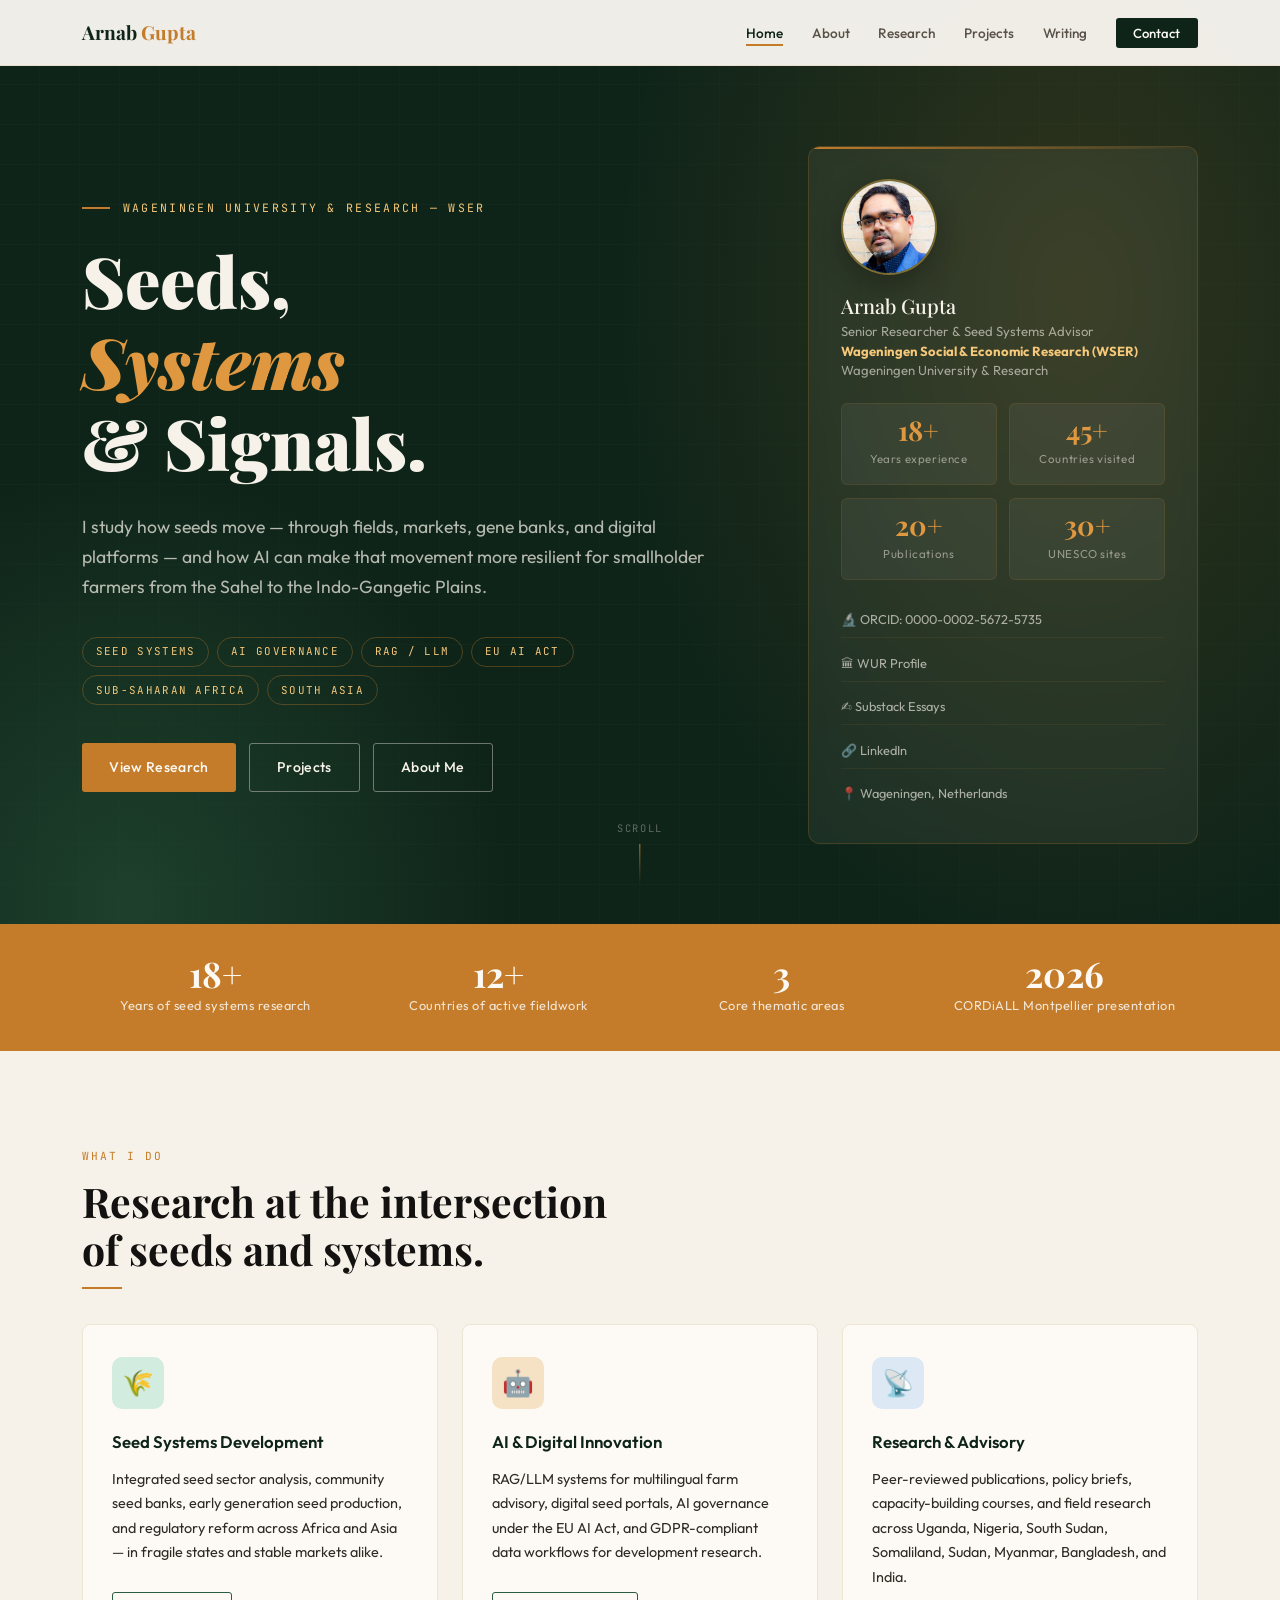
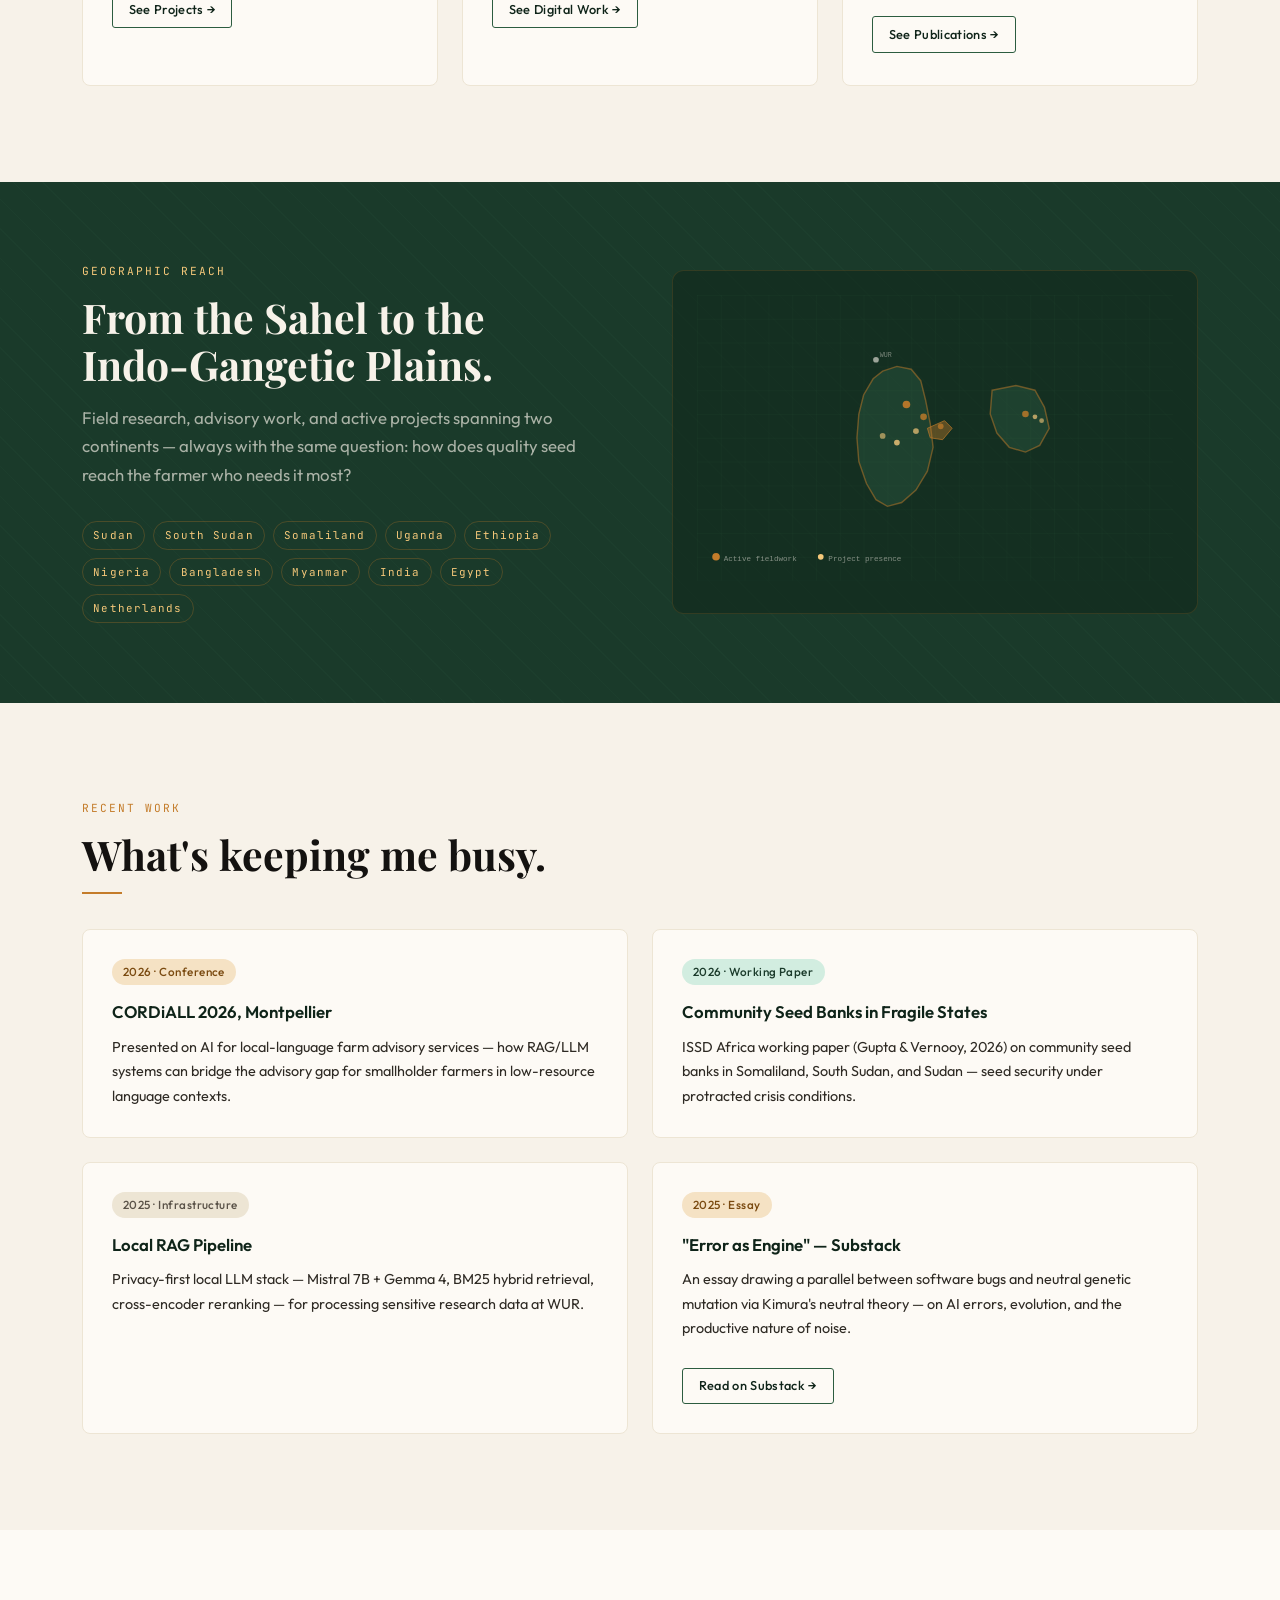
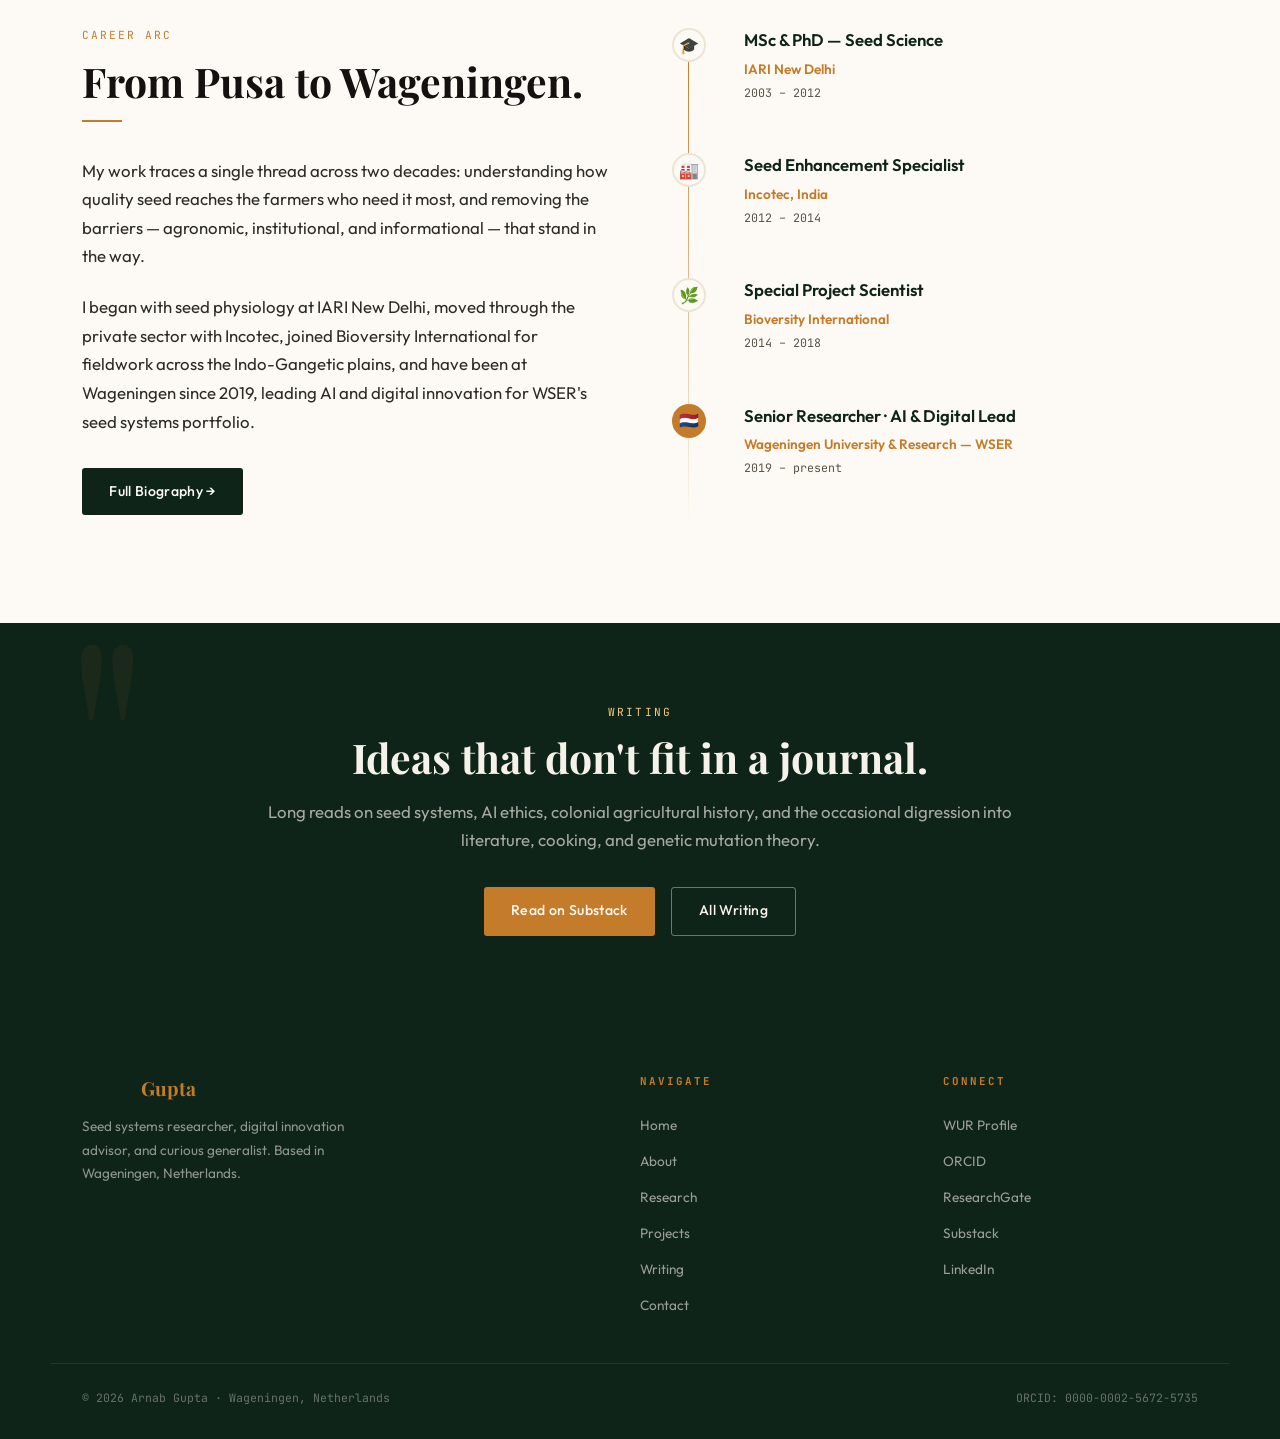
==== commit 56dcf1d4: "Remove 'Mac Studio' from Local RAG Pipeline heading" ====
--- a/index.html
+++ b/index.html
@@ -201,7 +201,7 @@
       </div>
       <div class="recent-card fade-up">
         <p style="margin-bottom:0.8rem;"><span class="tag ts">2025 · Infrastructure</span></p>
-        <h4>Local RAG Pipeline (Mac Studio)</h4>
+        <h4>Local RAG Pipeline</h4>
         <p>Privacy-first local LLM stack — Mistral 7B + Gemma 4, BM25 hybrid retrieval, cross-encoder reranking — for processing sensitive research data at WUR.</p>
       </div>
       <div class="recent-card fade-up">
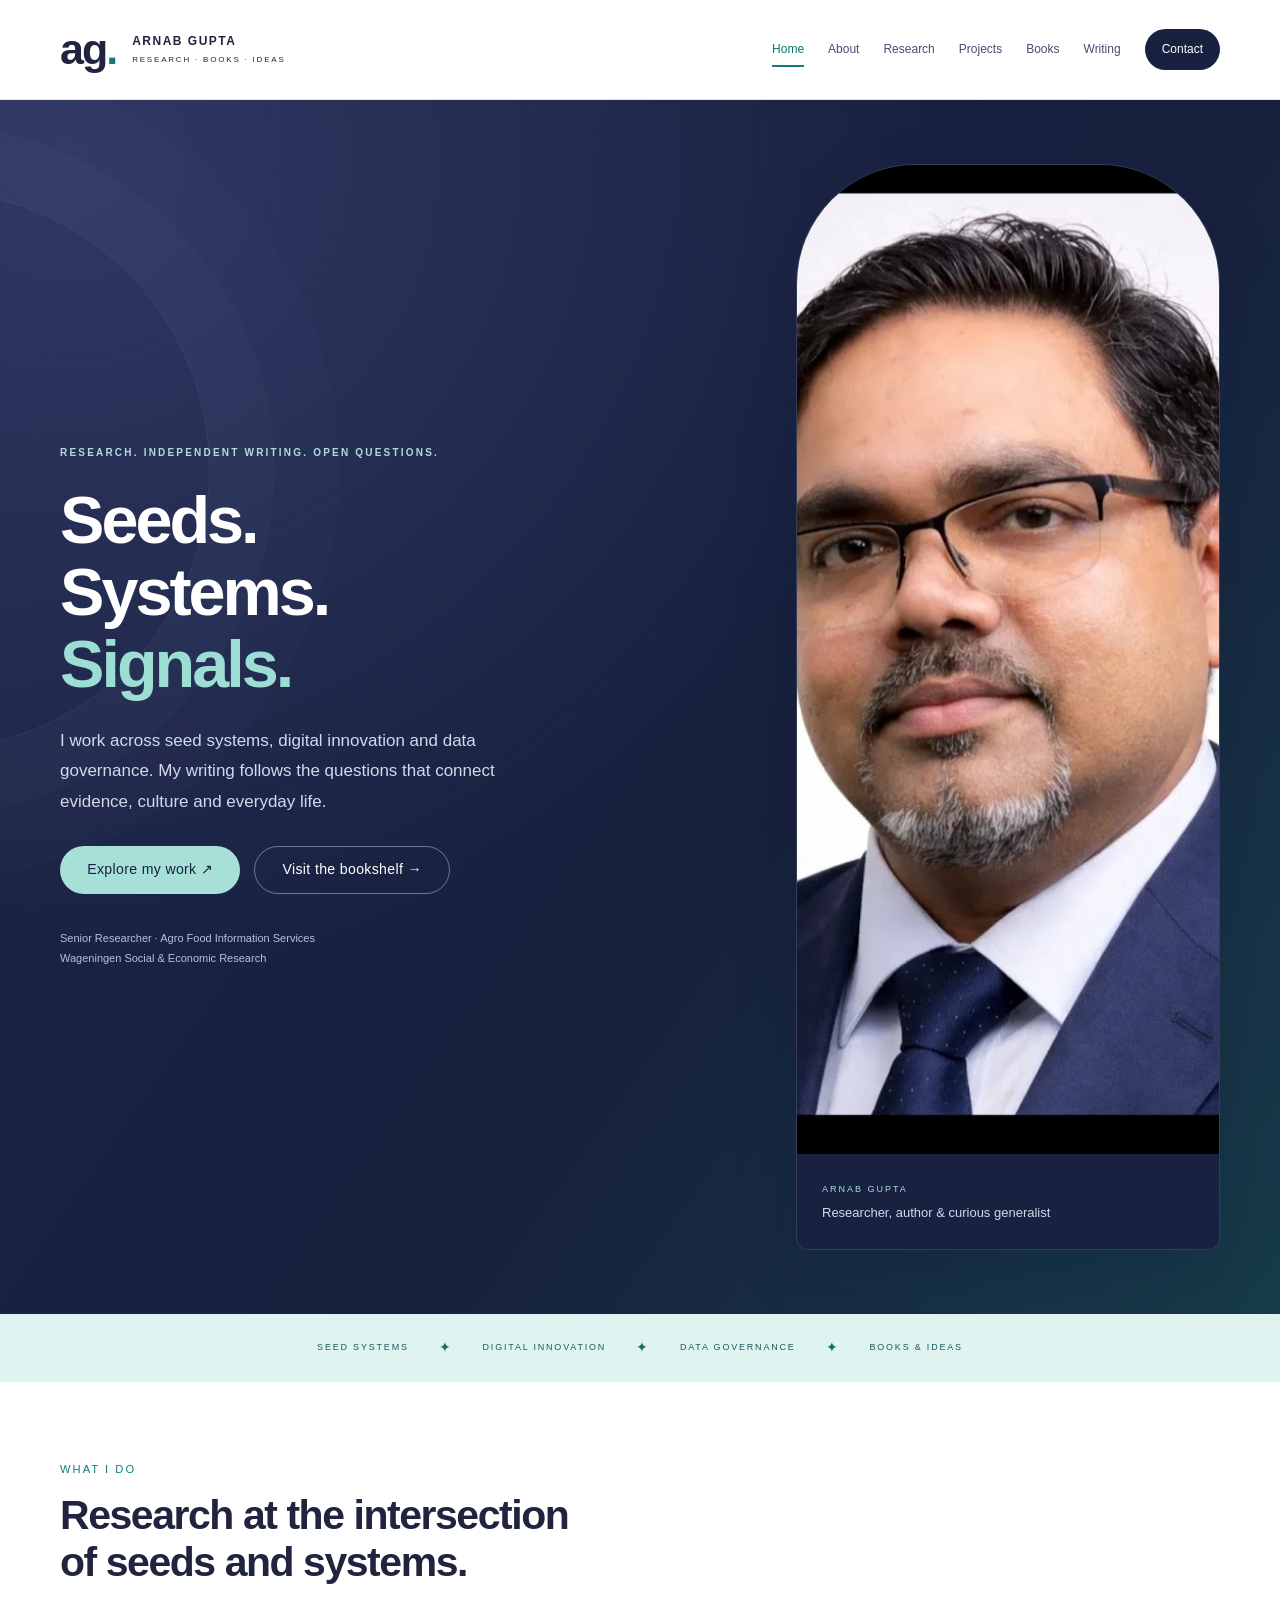
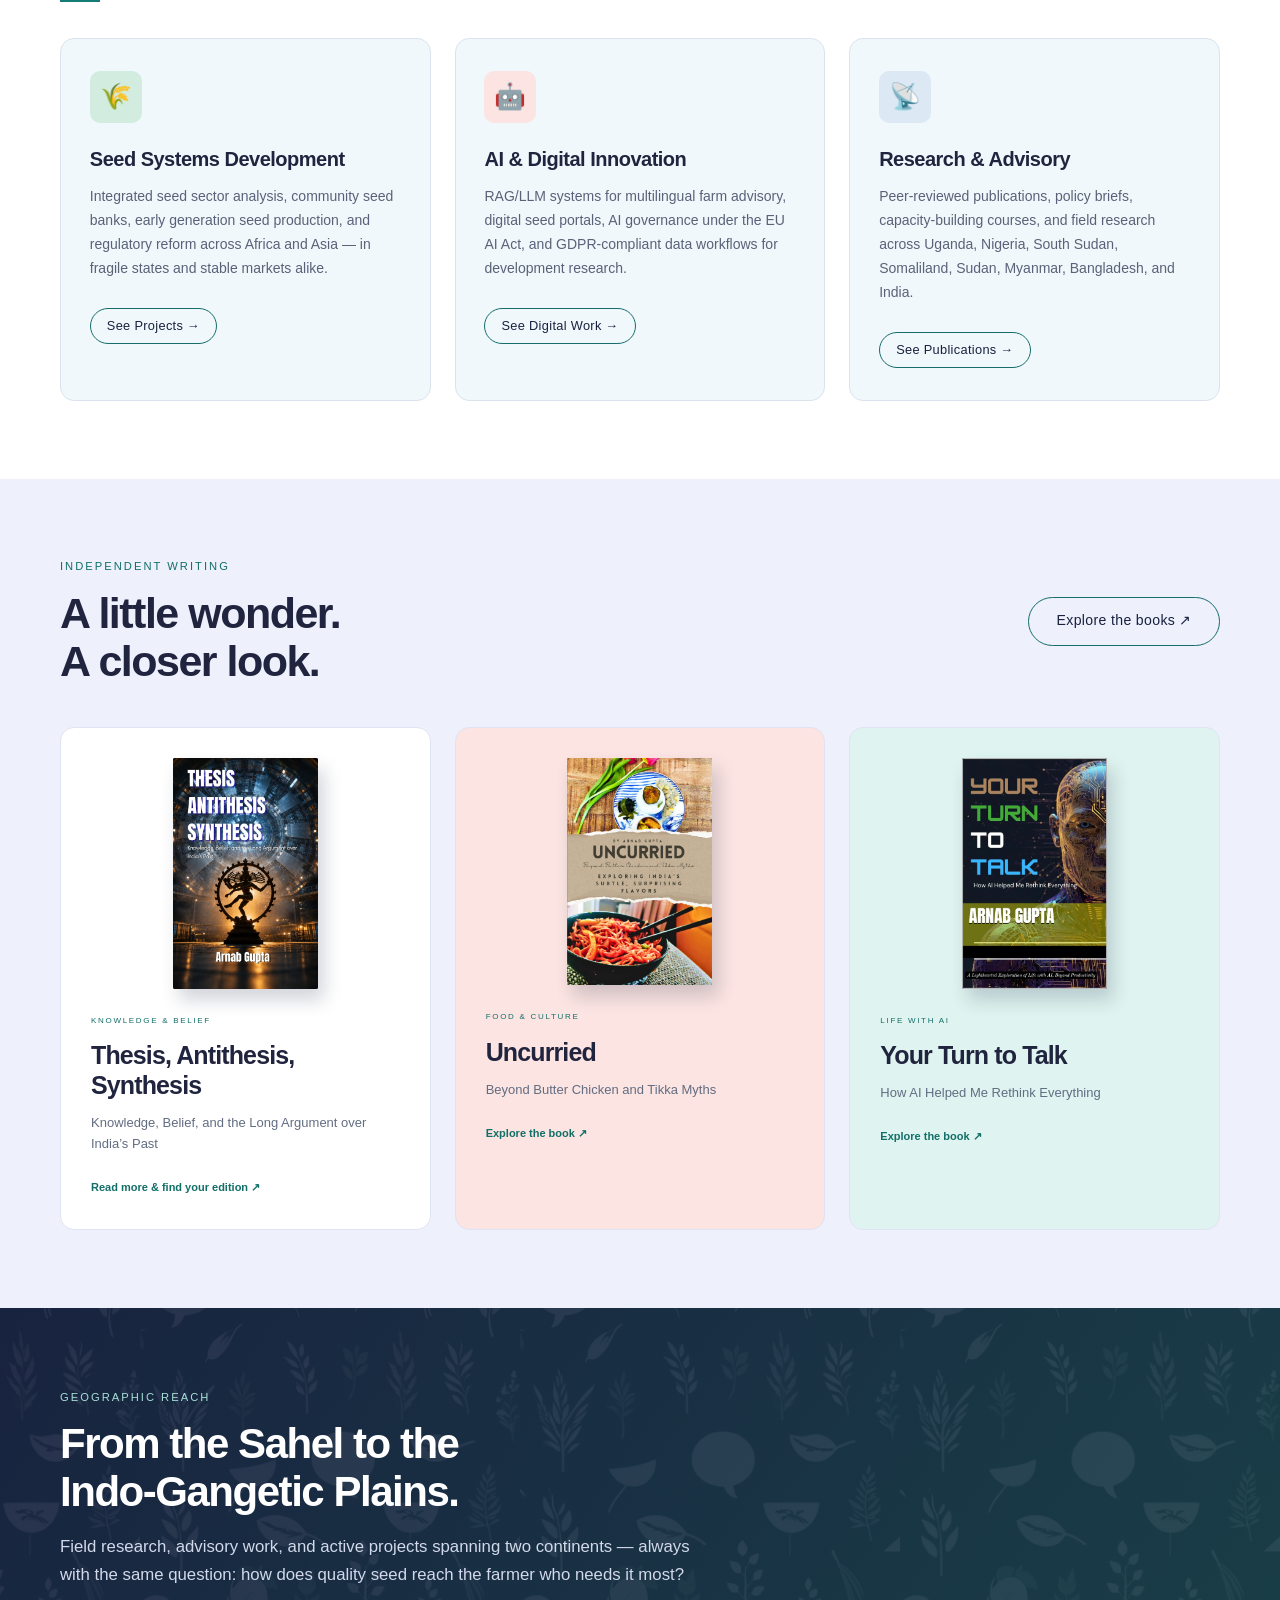
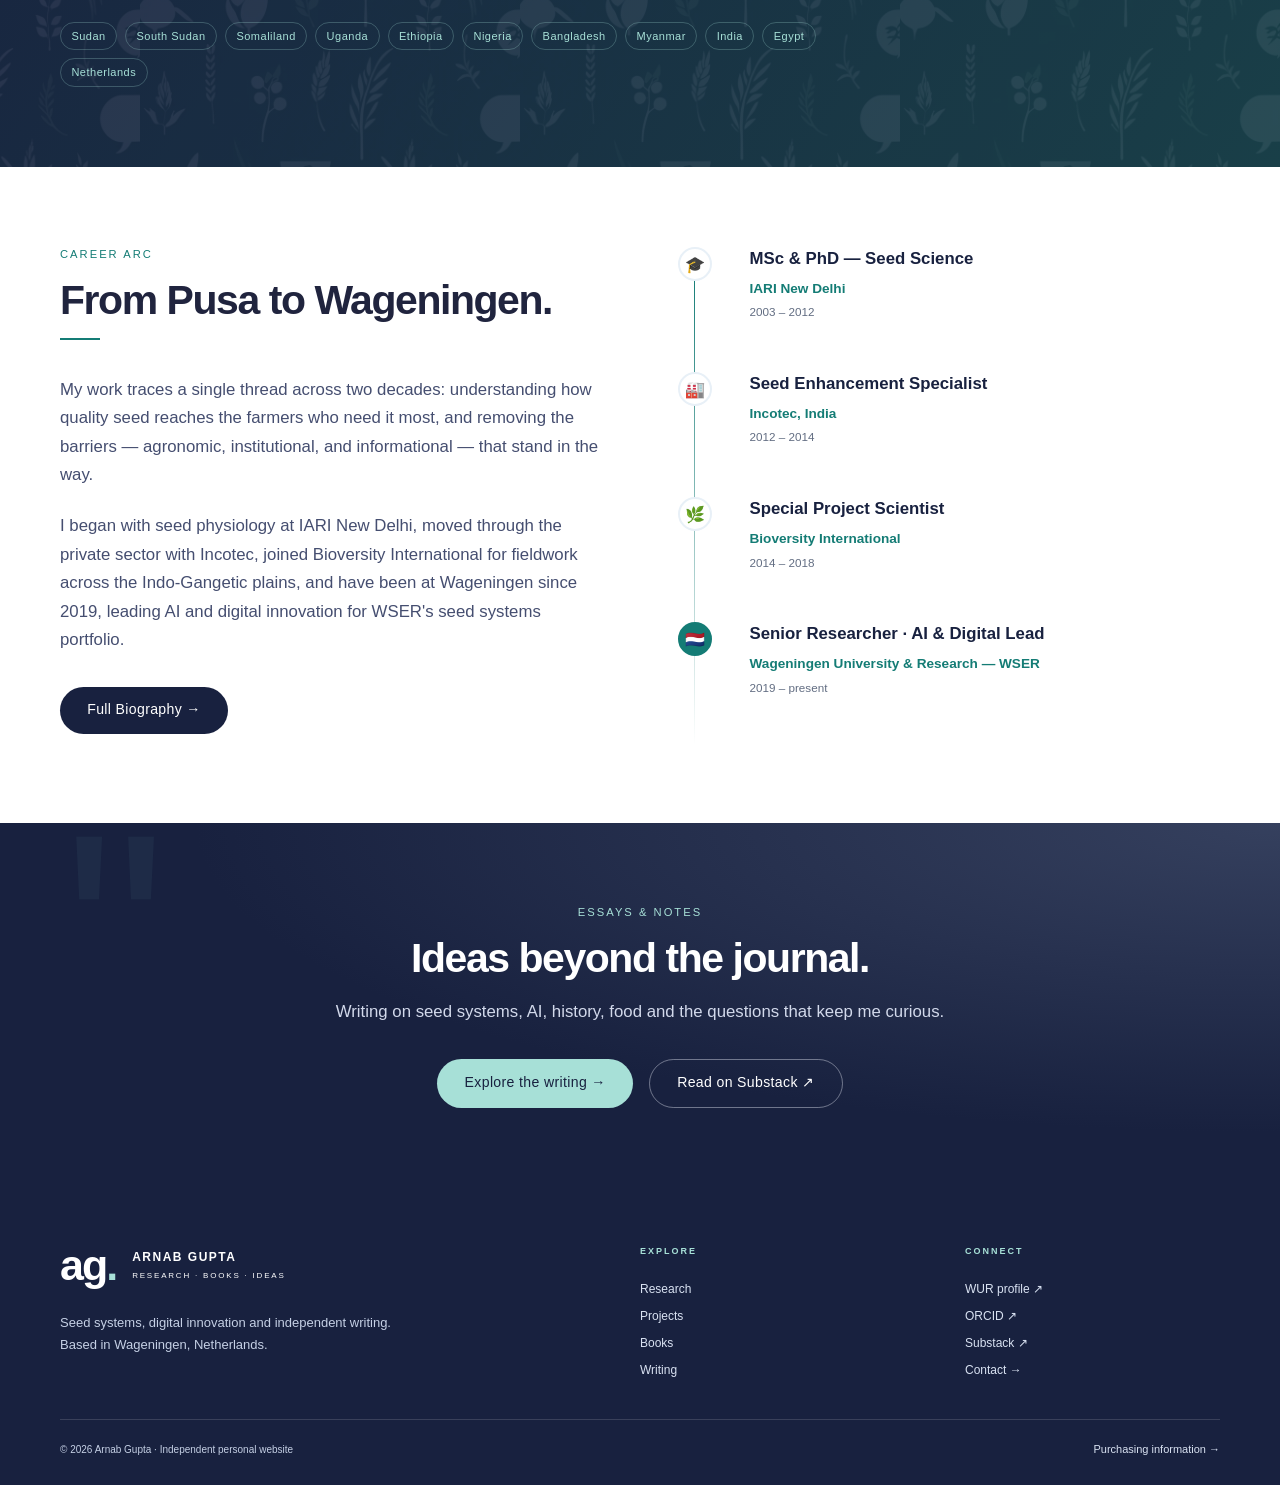
==== commit ed829ef6: "Add files via upload" ====
--- a/index.html
+++ b/index.html
@@ -1,113 +1,9 @@
-<!DOCTYPE html>
-<html lang="en">
-<head>
-<meta charset="UTF-8"/>
-<meta name="viewport" content="width=device-width, initial-scale=1.0"/>
-<title>Arnab Gupta — Seeds, Systems &amp; Signals</title>
-<meta name="description" content="Senior Researcher &amp; Seed Systems Advisor at Wageningen University &amp; Research. AI governance, digital agriculture, and seed systems across Sub-Saharan Africa and South Asia."/>
-<link rel="stylesheet" href="css/style.css"/>
-<link rel="icon" href="data:image/svg+xml,<svg xmlns='http://www.w3.org/2000/svg' viewBox='0 0 100 100'><text y='.9em' font-size='90'>🌱</text></svg>"/>
+<!doctype html><html lang="en"><head><meta charset="utf-8"><meta name="viewport" content="width=device-width,initial-scale=1"><title>Arnab Gupta | Research, Books &amp; Ideas</title><meta name="description" content="Arnab Gupta: seed systems researcher, digital innovation advisor and author. Explore research, projects, books and independent writing."><meta name="theme-color" content="#18213f"><link rel="icon" href="assets/books/favicon.svg" type="image/svg+xml"><link rel="stylesheet" href="css/style.css?v=unified-1"><link rel="stylesheet" href="css/unified.css?v=unified-1"></head><body class="portfolio-page">
+<a class="skip" href="#main">Skip to content</a>
+<header class="header site-header"><a class="brand" href="./index.html" aria-label="Arnab Gupta home"><span class="monogram">ag<span>.</span></span><span>ARNAB GUPTA<small>RESEARCH · BOOKS · IDEAS</small></span></a><button class="menu-toggle" aria-label="Open navigation" aria-expanded="false" aria-controls="navigation">Menu <span aria-hidden="true">☰</span></button><nav id="navigation" aria-label="Main navigation"><a href="./index.html" aria-current="page">Home</a><a href="./pages/about.html">About</a><a href="./pages/research.html">Research</a><a href="./pages/projects.html">Projects</a><a href="./books/">Books</a><a href="./pages/writing.html">Writing</a><a href="./pages/contact.html" class="nav-shop">Contact</a></nav></header><noscript><style>.site-header.header{height:auto;min-height:85px;flex-wrap:wrap;padding-top:16px;padding-bottom:16px}.site-header #navigation{display:flex;position:static;padding:8px 0;box-shadow:none;width:100%;gap:18px;flex-wrap:wrap}.site-header .menu-toggle{display:none}</style></noscript>
+<main id="main"><section class="home-hero"><div class="wrap home-grid"><div class="home-copy fade-up"><p class="eyebrow">RESEARCH. INDEPENDENT WRITING. OPEN QUESTIONS.</p><h1>Seeds.<br>Systems.<br><span>Signals.</span></h1><p class="home-lead">I work across seed systems, digital innovation and data governance. My writing follows the questions that connect evidence, culture and everyday life.</p><div class="home-actions"><a class="btn btn-mint" href="pages/projects.html">Explore my work ↗</a><a class="btn btn-wh" href="books/">Visit the bookshelf →</a></div><p class="home-note">Senior Researcher · Agro Food Information Services<br>Wageningen Social &amp; Economic Research</p></div><figure class="home-portrait fade-up"><img src="assets/books/author-portrait.webp" alt="Arnab Gupta" width="913" height="989" fetchpriority="high" decoding="async"><figcaption><span>ARNAB GUPTA</span>Researcher, author &amp; curious generalist</figcaption></figure></div></section>
+<div class="home-ribbon"><span>SEED SYSTEMS</span><i aria-hidden="true">✦</i><span>DIGITAL INNOVATION</span><i aria-hidden="true">✦</i><span>DATA GOVERNANCE</span><i aria-hidden="true">✦</i><span>BOOKS &amp; IDEAS</span></div>
 
-<!-- Hero-specific styles -->
-<style>
-.hero { min-height:100vh; padding-top:var(--nav-h); background:var(--forest); position:relative; overflow:hidden; display:flex; flex-direction:column; justify-content:center; }
-.hero-topo { position:absolute; inset:0; background-image: repeating-linear-gradient(0deg,transparent,transparent 39px,rgba(61,122,88,0.08) 40px), repeating-linear-gradient(90deg,transparent,transparent 39px,rgba(61,122,88,0.05) 40px); pointer-events:none; }
-.hero-glow  { position:absolute; top:-20%; right:-10%; width:65%; height:130%; background:radial-gradient(ellipse at 60% 40%,rgba(196,124,42,0.18) 0%,transparent 65%); pointer-events:none; }
-.hero-glow2 { position:absolute; bottom:-30%; left:-10%; width:50%; height:80%; background:radial-gradient(ellipse at 40% 60%,rgba(44,92,63,0.5) 0%,transparent 70%); pointer-events:none; }
-.hero-body  { max-width:var(--w); margin:0 auto; padding:5rem 2rem; display:grid; grid-template-columns:1fr 390px; gap:5rem; align-items:center; position:relative; z-index:2; }
-.hero-eyebrow { font-family:var(--mono); font-size:0.72rem; letter-spacing:0.2em; text-transform:uppercase; color:var(--amber-3); display:flex; align-items:center; gap:0.8rem; margin-bottom:1.4rem; }
-.hero-eyebrow::before { content:''; display:inline-block; width:28px; height:1.5px; background:var(--amber); }
-.hero-title { color:var(--cream); margin-bottom:1.8rem; }
-.hero-title em { color:var(--amber-2); font-style:italic; }
-.hero-desc  { font-size:1.1rem; color:rgba(247,242,233,0.72); margin-bottom:2.2rem; max-width:55ch; }
-.hero-tags  { display:flex; flex-wrap:wrap; gap:0.5rem; margin-bottom:2.4rem; }
-.hero-tag   { font-family:var(--mono); font-size:0.68rem; letter-spacing:0.12em; text-transform:uppercase; padding:0.3rem 0.8rem; border-radius:100px; border:1px solid rgba(196,124,42,0.35); color:var(--amber-3); }
-.hero-btns  { display:flex; gap:0.8rem; flex-wrap:wrap; }
-.hero-card  { background:rgba(247,242,233,0.06); border:1px solid rgba(196,124,42,0.22); border-radius:12px; padding:2rem; backdrop-filter:blur(8px); position:relative; overflow:hidden; }
-.hero-card::before { content:''; position:absolute; top:0; left:0; right:0; height:2px; background:linear-gradient(90deg,var(--amber),transparent); }
-.hero-av    { width:96px; height:96px; border-radius:50%; margin-bottom:1.2rem; border:2px solid rgba(196,124,42,0.55); box-shadow:0 10px 28px rgba(0,0,0,0.28); overflow:hidden; background:var(--forest-3); }
-.hero-av img { width:100%; height:100%; display:block; object-fit:cover; object-position:50% 32%; }
-.hero-card h3   { color:var(--cream); font-size:1.25rem; margin-bottom:0.3rem; }
-.hero-card .role { font-size:0.82rem; color:rgba(247,242,233,0.6); margin-bottom:1.4rem; line-height:1.5; }
-.hero-card .role strong { color:var(--amber-3); }
-.stat-grid  { display:grid; grid-template-columns:1fr 1fr; gap:0.8rem; margin-bottom:1.4rem; }
-.stat-box   { background:rgba(255,255,255,0.05); border:1px solid rgba(196,124,42,0.15); border-radius:6px; padding:0.8rem; text-align:center; }
-.stat-box strong { display:block; font-family:var(--serif); font-size:1.7rem; font-weight:700; color:var(--amber-2); line-height:1; }
-.stat-box span   { font-size:0.72rem; color:rgba(247,242,233,0.5); letter-spacing:0.05em; }
-.hero-links { display:flex; flex-direction:column; gap:0.5rem; }
-.hero-link  { display:flex; align-items:center; gap:0.6rem; font-size:0.8rem; color:rgba(247,242,233,0.65); padding:0.4rem 0; border-bottom:1px solid rgba(196,124,42,0.1); transition:color 0.2s; }
-.hero-link:last-child { border-bottom:none; }
-.hero-link:hover { color:var(--amber-3); }
-.scroll-cue { position:absolute; bottom:2.5rem; left:50%; transform:translateX(-50%); display:flex; flex-direction:column; align-items:center; gap:0.4rem; font-family:var(--mono); font-size:0.65rem; letter-spacing:0.15em; text-transform:uppercase; color:rgba(247,242,233,0.35); z-index:2; }
-.scroll-line { width:1px; height:40px; background:linear-gradient(to bottom,var(--amber),transparent); animation:scrollpulse 2s ease-in-out infinite; }
-@keyframes scrollpulse { 0%,100%{opacity:0.4} 50%{opacity:1} }
-@media(max-width:960px){ .hero-body{grid-template-columns:1fr;} .hero-card{max-width:380px;} }
-</style>
-</head>
-<body>
-
-<div id="nav-placeholder"></div>
-
-<!-- HERO -->
-<section class="hero">
-  <div class="hero-topo"></div>
-  <div class="hero-glow"></div>
-  <div class="hero-glow2"></div>
-  <div class="hero-body">
-    <div>
-      <div class="hero-eyebrow">Wageningen University &amp; Research — WSER</div>
-      <h1 class="hero-title">Seeds,<br><em>Systems</em><br>&amp; Signals.</h1>
-      <p class="hero-desc">I study how seeds move — through fields, markets, gene banks, and digital platforms — and how AI can make that movement more resilient for smallholder farmers from the Sahel to the Indo-Gangetic Plains.</p>
-      <div class="hero-tags">
-        <span class="hero-tag">Seed Systems</span>
-        <span class="hero-tag">AI Governance</span>
-        <span class="hero-tag">RAG / LLM</span>
-        <span class="hero-tag">EU AI Act</span>
-        <span class="hero-tag">Sub-Saharan Africa</span>
-        <span class="hero-tag">South Asia</span>
-      </div>
-      <div class="hero-btns">
-        <a href="pages/research.html" class="btn btn-am">View Research</a>
-        <a href="pages/projects.html" class="btn btn-wh">Projects</a>
-        <a href="pages/about.html"    class="btn btn-wh">About Me</a>
-      </div>
-    </div>
-
-    <div class="hero-card">
-      <div class="hero-av">
-        <img src="assets/arnab-gupta-profile.jpg" alt="Portrait of Arnab Gupta" width="1003" height="1051" decoding="async" fetchpriority="high">
-      </div>
-      <h3>Arnab Gupta</h3>
-      <p class="role">Senior Researcher &amp; Seed Systems Advisor<br><strong>Wageningen Social &amp; Economic Research (WSER)</strong><br>Wageningen University &amp; Research</p>
-      <div class="stat-grid">
-        <div class="stat-box"><strong data-counter data-target="18" data-suffix="+">18+</strong><span>Years experience</span></div>
-        <div class="stat-box"><strong data-counter data-target="45" data-suffix="+">45+</strong><span>Countries visited</span></div>
-        <div class="stat-box"><strong data-counter data-target="20" data-suffix="+">20+</strong><span>Publications</span></div>
-        <div class="stat-box"><strong data-counter data-target="30" data-suffix="+">30+</strong><span>UNESCO sites</span></div>
-      </div>
-      <div class="hero-links">
-        <a href="https://orcid.org/0000-0002-5672-5735" target="_blank" rel="noopener" class="hero-link">🔬 ORCID: 0000-0002-5672-5735</a>
-        <a href="https://www.wur.nl/en/persons/arnab-gupta" target="_blank" rel="noopener" class="hero-link">🏛 WUR Profile</a>
-        <a href="https://arnabgupta9.substack.com" target="_blank" rel="noopener" class="hero-link">✍ Substack Essays</a>
-        <a href="https://linkedin.com/in/arnab-gupta-4198271b" target="_blank" rel="noopener" class="hero-link">🔗 LinkedIn</a>
-        <span class="hero-link">📍 Wageningen, Netherlands</span>
-      </div>
-    </div>
-  </div>
-  <div class="scroll-cue"><span>Scroll</span><div class="scroll-line"></div></div>
-</section>
-
-<!-- STATS BAND -->
-<div class="stats-band">
-  <div class="stats-row">
-    <div class="stat-cell"><strong>18+</strong><span>Years of seed systems research</span></div>
-    <div class="stat-cell"><strong>12+</strong><span>Countries of active fieldwork</span></div>
-    <div class="stat-cell"><strong>3</strong><span>Core thematic areas</span></div>
-    <div class="stat-cell"><strong>2026</strong><span>CORDiALL Montpellier presentation</span></div>
-  </div>
-</div>
-
-<!-- WHAT I DO -->
 <section class="sec do-section">
   <div class="wrap">
     <span class="label">What I Do</span>
@@ -121,7 +17,7 @@
         <br><a href="pages/projects.html" class="btn btn-ol" style="font-size:0.8rem;padding:0.4rem 1rem;">See Projects →</a>
       </div>
       <div class="do-card fade-up">
-        <div class="do-icon" style="background:#f5e2c4;">🤖</div>
+        <div class="do-icon" style="background:#fbe4e1;">🤖</div>
         <h4>AI &amp; Digital Innovation</h4>
         <p>RAG/LLM systems for multilingual farm advisory, digital seed portals, AI governance under the EU AI Act, and GDPR-compliant data workflows for development research.</p>
         <br><a href="pages/projects.html" class="btn btn-ol" style="font-size:0.8rem;padding:0.4rem 1rem;">See Digital Work →</a>
@@ -136,7 +32,13 @@
   </div>
 </section>
 
-<!-- GEOGRAPHIC PRESENCE -->
+
+<section class="sec home-books"><div class="wrap"><div class="section-top"><div><span class="label">INDEPENDENT WRITING</span><h2>A little wonder.<br>A closer look.</h2></div><a class="btn btn-ol" href="books/">Explore the books ↗</a></div><div class="home-book-grid">
+<a class="home-book-card fade-up" href="books/#books"><div class="home-cover"><img src="assets/books/thesis-cover.jpg" alt="Thesis, Antithesis, Synthesis book cover" width="1248" height="1992" loading="lazy" decoding="async"></div><div><span class="label">KNOWLEDGE &amp; BELIEF</span><h3>Thesis, Antithesis, Synthesis</h3><p>Knowledge, Belief, and the Long Argument over India’s Past</p><span class="card-link">Read more &amp; find your edition ↗</span></div></a>
+<a class="home-book-card fade-up" href="books/#uncurried"><div class="home-cover home-cover-spread"><img src="assets/books/uncurried-wrap.webp" alt="Front cover of Uncurried" width="2000" height="1483" loading="lazy" decoding="async"></div><div><span class="label">FOOD &amp; CULTURE</span><h3>Uncurried</h3><p>Beyond Butter Chicken and Tikka Myths</p><span class="card-link">Explore the book ↗</span></div></a>
+<a class="home-book-card fade-up" href="books/#your-turn-to-talk"><div class="home-cover"><img src="assets/books/your-turn-to-talk.webp" alt="Your Turn to Talk book cover" width="943" height="1500" loading="lazy" decoding="async"></div><div><span class="label">LIFE WITH AI</span><h3>Your Turn to Talk</h3><p>How AI Helped Me Rethink Everything</p><span class="card-link">Explore the book ↗</span></div></a>
+</div></div></section>
+
 <div class="geo-strip">
   <div class="geo-bg"></div>
   <div class="wrap geo-content">
@@ -154,70 +56,16 @@
           <span class="geo-country">Netherlands</span>
         </div>
       </div>
-      <div class="geo-map">
-        <svg viewBox="0 0 500 300" xmlns="http://www.w3.org/2000/svg">
-          <defs><pattern id="grid" width="25" height="25" patternUnits="userSpaceOnUse"><path d="M 25 0 L 0 0 0 25" fill="none" stroke="rgba(61,122,88,0.2)" stroke-width="0.5"/></pattern></defs>
-          <rect width="500" height="300" fill="url(#grid)"/>
-          <path d="M 195 80 L 210 75 L 225 78 L 235 90 L 240 110 L 245 135 L 248 160 L 242 185 L 230 205 L 215 218 L 200 222 L 188 215 L 178 198 L 170 175 L 168 150 L 170 125 L 175 105 L 185 88 Z" fill="rgba(61,122,88,0.25)" stroke="rgba(196,124,42,0.5)" stroke-width="1.5"/>
-          <path d="M 242 140 L 260 132 L 268 140 L 258 152 L 245 150 Z" fill="rgba(196,124,42,0.4)" stroke="rgba(196,124,42,0.7)" stroke-width="1"/>
-          <path d="M 310 100 L 335 95 L 355 100 L 365 118 L 370 140 L 360 158 L 345 165 L 328 160 L 315 145 L 308 125 Z" fill="rgba(61,122,88,0.25)" stroke="rgba(196,124,42,0.5)" stroke-width="1.5"/>
-          <circle cx="220" cy="115" r="4" fill="#c47c2a" opacity="0.9"/>
-          <circle cx="238" cy="128" r="3.5" fill="#c47c2a" opacity="0.8"/>
-          <circle cx="256" cy="138" r="3"   fill="#c47c2a" opacity="0.7"/>
-          <circle cx="210" cy="155" r="3"   fill="#f5c87a" opacity="0.8"/>
-          <circle cx="230" cy="143" r="3"   fill="#f5c87a" opacity="0.7"/>
-          <circle cx="195" cy="148" r="3"   fill="#f5c87a" opacity="0.6"/>
-          <circle cx="345" cy="125" r="3.5" fill="#c47c2a" opacity="0.8"/>
-          <circle cx="355" cy="128" r="2.5" fill="#f5c87a" opacity="0.7"/>
-          <circle cx="362" cy="132" r="2.5" fill="#f5c87a" opacity="0.6"/>
-          <circle cx="188" cy="68"  r="3"   fill="rgba(247,242,233,0.6)"/>
-          <text x="192" y="65" fill="rgba(247,242,233,0.45)" font-size="7" font-family="monospace">WUR</text>
-          <circle cx="20" cy="275" r="4" fill="#c47c2a"/>
-          <text x="28" y="279" fill="rgba(247,242,233,0.5)" font-size="8" font-family="monospace">Active fieldwork</text>
-          <circle cx="130" cy="275" r="3" fill="#f5c87a"/>
-          <text x="138" y="279" fill="rgba(247,242,233,0.5)" font-size="8" font-family="monospace">Project presence</text>
-        </svg>
-      </div>
+
     </div>
   </div>
 </div>
 
-<!-- RECENT WORK -->
-<section class="sec recent-sec">
-  <div class="wrap">
-    <span class="label">Recent Work</span>
-    <h2 style="margin-bottom:0.5rem;">What's keeping me busy.</h2>
-    <div class="rule"></div>
-    <div class="recent-grid">
-      <div class="recent-card fade-up">
-        <p style="margin-bottom:0.8rem;"><span class="tag ta">2026 · Conference</span></p>
-        <h4>CORDiALL 2026, Montpellier</h4>
-        <p>Presented on AI for local-language farm advisory services — how RAG/LLM systems can bridge the advisory gap for smallholder farmers in low-resource language contexts.</p>
-      </div>
-      <div class="recent-card fade-up">
-        <p style="margin-bottom:0.8rem;"><span class="tag tg">2026 · Working Paper</span></p>
-        <h4>Community Seed Banks in Fragile States</h4>
-        <p>ISSD Africa working paper (Gupta &amp; Vernooy, 2026) on community seed banks in Somaliland, South Sudan, and Sudan — seed security under protracted crisis conditions.</p>
-      </div>
-      <div class="recent-card fade-up">
-        <p style="margin-bottom:0.8rem;"><span class="tag ts">2025 · Infrastructure</span></p>
-        <h4>Local RAG Pipeline</h4>
-        <p>Privacy-first local LLM stack — Mistral 7B + Gemma 4, BM25 hybrid retrieval, cross-encoder reranking — for processing sensitive research data at WUR.</p>
-      </div>
-      <div class="recent-card fade-up">
-        <p style="margin-bottom:0.8rem;"><span class="tag ta">2025 · Essay</span></p>
-        <h4>"Error as Engine" — Substack</h4>
-        <p>An essay drawing a parallel between software bugs and neutral genetic mutation via Kimura's neutral theory — on AI errors, evolution, and the productive nature of noise.</p>
-        <br><a href="https://arnabgupta9.substack.com" target="_blank" rel="noopener" class="btn btn-ol" style="font-size:0.8rem;padding:0.4rem 1rem;">Read on Substack →</a>
-      </div>
-    </div>
-  </div>
-</section>
 
-<!-- CAREER SNAPSHOT -->
+
 <section class="sec" style="background:var(--white);">
   <div class="wrap">
-    <div style="display:grid;grid-template-columns:1fr 1fr;gap:4rem;align-items:start;">
+    <div class="content-split">
       <div>
         <span class="label">Career Arc</span>
         <h2 style="margin-bottom:0.5rem;">From Pusa to Wageningen.</h2>
@@ -236,21 +84,7 @@
   </div>
 </section>
 
-<!-- WRITING TEASER -->
-<div class="writing-band">
-  <div class="wrap" style="position:relative;z-index:1;">
-    <span class="label" style="color:var(--amber-3);">Writing</span>
-    <h2>Ideas that don't fit in a journal.</h2>
-    <p>Long reads on seed systems, AI ethics, colonial agricultural history, and the occasional digression into literature, cooking, and genetic mutation theory.</p>
-    <div class="btns">
-      <a href="https://arnabgupta9.substack.com" target="_blank" rel="noopener" class="btn btn-am">Read on Substack</a>
-      <a href="pages/writing.html" class="btn btn-wh">All Writing</a>
-    </div>
-  </div>
-</div>
 
-<div id="footer-placeholder"></div>
-<script src="js/components.js"></script>
-<script src="js/main.js"></script>
-</body>
-</html>
+<section class="writing-band"><div class="wrap"><span class="label">ESSAYS &amp; NOTES</span><h2>Ideas beyond the journal.</h2><p>Writing on seed systems, AI, history, food and the questions that keep me curious.</p><div class="btns"><a class="btn btn-mint" href="pages/writing.html">Explore the writing →</a><a class="btn btn-wh" href="https://arnabgupta9.substack.com" target="_blank" rel="noopener noreferrer">Read on Substack ↗</a></div></div></section></main>
+<footer class="site-footer"><div class="wrap footer-grid"><div><a class="brand" href="./index.html"><span class="monogram">ag<span>.</span></span><span>ARNAB GUPTA<small>RESEARCH · BOOKS · IDEAS</small></span></a><p>Seed systems, digital innovation and independent writing.<br>Based in Wageningen, Netherlands.</p></div><div><p class="eyebrow">EXPLORE</p><a href="./pages/research.html">Research</a><a href="./pages/projects.html">Projects</a><a href="./books/">Books</a><a href="./pages/writing.html">Writing</a></div><div><p class="eyebrow">CONNECT</p><a href="https://www.wur.nl/en/persons/arnab-gupta" target="_blank" rel="noopener noreferrer">WUR profile ↗</a><a href="https://orcid.org/0000-0002-5672-5735" target="_blank" rel="noopener noreferrer">ORCID ↗</a><a href="https://arnabgupta9.substack.com" target="_blank" rel="noopener noreferrer">Substack ↗</a><a href="./pages/contact.html">Contact →</a></div></div><div class="wrap footer-bottom"><p>© <span id="year">2026</span> Arnab Gupta · Independent personal website</p><a href="./books/#practical">Purchasing information →</a></div></footer>
+<script src="js/components.js"></script><script src="js/main.js"></script></body></html>
--- a/css/style.css
+++ b/css/style.css
@@ -3,31 +3,30 @@
    Design System & Global Styles
    ============================================================ */
 
-@import url('https://fonts.googleapis.com/css2?family=Playfair+Display:ital,wght@0,400;0,500;0,700;0,900;1,400;1,700&family=Outfit:wght@300;400;500;600&family=JetBrains+Mono:wght@400;500&display=swap');
 
 :root {
-  --forest:      #0f2419;
-  --forest-2:    #1a3a2a;
-  --forest-3:    #2c5c3f;
-  --forest-4:    #3d7a58;
-  --amber:       #c47c2a;
-  --amber-2:     #e09840;
-  --amber-3:     #f5c87a;
-  --cream:       #f7f2e9;
-  --cream-2:     #ede5d4;
-  --ink:         #141210;
-  --ink-2:       #2e2a24;
-  --ink-3:       #5a5248;
-  --white:       #fdfaf5;
+  --forest:      #18213f;
+  --forest-2:    #253253;
+  --forest-3:    #166d6a;
+  --forest-4:    #147c75;
+  --amber:       #147c75;
+  --amber-2:     #7ecbc0;
+  --amber-3:     #a7e0d7;
+  --cream:       #ffffff;
+  --cream-2:     #e8f0f7;
+  --ink:         #20243e;
+  --ink-2:       #454e70;
+  --ink-3:       #626d82;
+  --white:       #ffffff;
   --red-fragile: #8b2020;
 
-  --serif: 'Playfair Display', Georgia, serif;
-  --sans:  'Outfit', system-ui, sans-serif;
-  --mono:  'JetBrains Mono', monospace;
+  --serif: "Helvetica Neue", Helvetica, Arial, sans-serif;
+  --sans:  "Helvetica Neue", Helvetica, Arial, sans-serif;
+  --mono:  "Helvetica Neue", Helvetica, Arial, sans-serif;
 
   --nav-h: 66px;
   --w:     1180px;
-  --r:     3px;
+  --r:     999px;
   --ease:  cubic-bezier(0.16, 1, 0.3, 1);
 }
 
@@ -56,25 +55,25 @@
 /* Buttons */
 .btn { display: inline-flex; align-items: center; gap: 0.45rem; padding: 0.72rem 1.7rem; border-radius: var(--r); font-family: var(--sans); font-size: 0.88rem; font-weight: 500; letter-spacing: 0.025em; cursor: pointer; border: none; transition: all 0.22s var(--ease); white-space: nowrap; }
 .btn-dk { background: var(--forest); color: var(--white); }
-.btn-dk:hover { background: var(--forest-3); transform: translateY(-2px); box-shadow: 0 6px 20px rgba(15,36,25,0.3); }
+.btn-dk:hover { background: var(--forest-3); transform: translateY(-2px); box-shadow: 0 6px 20px rgba(24,33,63,0.3); }
 .btn-ol { background: transparent; color: var(--forest); border: 1.5px solid var(--forest-3); }
 .btn-ol:hover { background: var(--forest); color: var(--white); }
 .btn-am { background: var(--amber); color: var(--white); }
 .btn-am:hover { background: var(--amber-2); transform: translateY(-2px); }
-.btn-wh { background: transparent; color: var(--cream); border: 1.5px solid rgba(247,242,233,0.4); }
-.btn-wh:hover { background: rgba(247,242,233,0.1); }
+.btn-wh { background: transparent; color: var(--cream); border: 1.5px solid rgba(242,246,255,0.4); }
+.btn-wh:hover { background: rgba(242,246,255,0.1); }
 
 /* Tags */
 .tag { display: inline-block; padding: 0.2rem 0.7rem; border-radius: 100px; font-size: 0.73rem; font-weight: 500; letter-spacing: 0.04em; font-family: var(--sans); }
-.tg { background: #d2ede0; color: var(--forest-2); }
-.ta { background: #f5e2c4; color: #7a4a10; }
+.tg { background: #dff4f0; color: var(--forest-2); }
+.ta { background: #fbe4e1; color: #92483f; }
 .ts { background: var(--cream-2); color: var(--ink-3); }
 .td { background: var(--forest-2); color: var(--cream); }
 .tr { background: #f5d2d2; color: var(--red-fragile); }
 
 /* ── NAV ── */
-.nav { position: fixed; top: 0; left: 0; right: 0; height: var(--nav-h); z-index: 200; background: rgba(253,250,245,0.94); backdrop-filter: blur(16px); border-bottom: 1px solid rgba(196,124,42,0.13); transition: box-shadow 0.3s; }
-.nav.scrolled { box-shadow: 0 2px 24px rgba(15,36,25,0.09); }
+.nav { position: fixed; top: 0; left: 0; right: 0; height: var(--nav-h); z-index: 200; background: rgba(255,255,255,0.94); backdrop-filter: blur(16px); border-bottom: 1px solid rgba(126,203,192,0.13); transition: box-shadow 0.3s; }
+.nav.scrolled { box-shadow: 0 2px 24px rgba(24,33,63,0.09); }
 .nav-in { max-width: var(--w); margin: 0 auto; padding: 0 2rem; height: 100%; display: flex; align-items: center; justify-content: space-between; }
 .nav-logo { font-family: var(--serif); font-size: 1.2rem; font-weight: 700; color: var(--forest); }
 .nav-logo em { color: var(--amber); font-style: normal; }
@@ -94,14 +93,14 @@
 .page-hero::after { content: ''; position: absolute; bottom: 0; left: 0; right: 0; height: 1px; background: linear-gradient(90deg, transparent, var(--amber), transparent); }
 .page-hero .label { color: var(--amber-3); }
 .page-hero h1 { color: var(--cream); margin-bottom: 1rem; }
-.page-hero p  { color: rgba(247,242,233,0.65); }
+.page-hero p  { color: rgba(242,246,255,0.65); }
 
 /* ── CARDS & GRIDS ── */
 .do-section { background: var(--cream); }
 .do-grid    { display: grid; grid-template-columns: repeat(3,1fr); gap: 1.5rem; }
 .do-card    { background: var(--white); border-radius: 8px; border: 1px solid var(--cream-2); padding: 2rem 1.8rem; transition: transform 0.25s var(--ease), box-shadow 0.25s, border-color 0.25s; position: relative; overflow: hidden; }
 .do-card::before { content: ''; position: absolute; top: 0; left: 0; right: 0; height: 3px; background: linear-gradient(90deg, var(--forest-4), var(--amber)); transform: scaleX(0); transform-origin: left; transition: transform 0.3s var(--ease); }
-.do-card:hover { transform: translateY(-4px); box-shadow: 0 12px 40px rgba(15,36,25,0.1); border-color: rgba(196,124,42,0.2); }
+.do-card:hover { transform: translateY(-4px); box-shadow: 0 12px 40px rgba(24,33,63,0.1); border-color: rgba(126,203,192,0.2); }
 .do-card:hover::before { transform: scaleX(1); }
 .do-icon { width: 52px; height: 52px; border-radius: 10px; display: flex; align-items: center; justify-content: center; font-size: 1.6rem; margin-bottom: 1.2rem; }
 .do-card h4 { font-size: 1.05rem; margin-bottom: 0.6rem; color: var(--forest); }
@@ -110,7 +109,7 @@
 .recent-sec  { background: var(--cream); }
 .recent-grid { display: grid; grid-template-columns: repeat(2,1fr); gap: 1.5rem; }
 .recent-card { background: var(--white); border-radius: 8px; border: 1px solid var(--cream-2); padding: 1.8rem; transition: transform 0.22s var(--ease), box-shadow 0.22s; }
-.recent-card:hover { transform: translateY(-3px); box-shadow: 0 10px 32px rgba(15,36,25,0.09); }
+.recent-card:hover { transform: translateY(-3px); box-shadow: 0 10px 32px rgba(24,33,63,0.09); }
 .recent-card h4 { margin-bottom: 0.5rem; color: var(--forest); }
 .recent-card p  { font-size: 0.9rem; }
 
@@ -127,14 +126,14 @@
 
 /* ── GEO STRIP ── */
 .geo-strip   { background: var(--forest-2); padding: 5rem 0; position: relative; overflow: hidden; }
-.geo-bg      { position: absolute; inset: 0; background: repeating-linear-gradient(45deg, transparent, transparent 20px, rgba(61,122,88,0.06) 20px, rgba(61,122,88,0.06) 21px); }
+.geo-bg      { position: absolute; inset: 0; background: repeating-linear-gradient(45deg, transparent, transparent 20px, rgba(20,124,117,0.06) 20px, rgba(20,124,117,0.06) 21px); }
 .geo-content { position: relative; z-index: 1; }
 .geo-inner   { display: grid; grid-template-columns: 1fr 1fr; gap: 4rem; align-items: center; }
 .geo-text h2 { color: var(--cream); margin-bottom: 1rem; }
-.geo-text p  { color: rgba(247,242,233,0.65); margin-bottom: 2rem; }
+.geo-text p  { color: rgba(242,246,255,0.65); margin-bottom: 2rem; }
 .geo-countries { display: flex; flex-wrap: wrap; gap: 0.5rem; }
-.geo-country   { font-family: var(--mono); font-size: 0.68rem; letter-spacing: 0.1em; padding: 0.25rem 0.65rem; border-radius: 100px; border: 1px solid rgba(196,124,42,0.28); color: var(--amber-3); }
-.geo-map       { background: rgba(15,36,25,0.5); border-radius: 12px; border: 1px solid rgba(196,124,42,0.18); overflow: hidden; padding: 1.5rem; }
+.geo-country   { font-family: var(--mono); font-size: 0.68rem; letter-spacing: 0.1em; padding: 0.25rem 0.65rem; border-radius: 100px; border: 1px solid rgba(126,203,192,0.28); color: var(--amber-3); }
+.geo-map       { background: rgba(24,33,63,0.5); border-radius: 12px; border: 1px solid rgba(126,203,192,0.18); overflow: hidden; padding: 1.5rem; }
 
 /* ── STATS BAND ── */
 .stats-band { background: var(--amber); padding: 2rem 0; }
@@ -145,9 +144,9 @@
 
 /* ── WRITING BAND ── */
 .writing-band { background: var(--forest); padding: 5rem 0; text-align: center; position: relative; overflow: hidden; }
-.writing-band::before { content: '"'; position: absolute; top: -2rem; left: 5%; font-family: var(--serif); font-size: 18rem; color: rgba(196,124,42,0.06); line-height: 1; pointer-events: none; }
+.writing-band::before { content: '"'; position: absolute; top: -2rem; left: 5%; font-family: var(--serif); font-size: 18rem; color: rgba(126,203,192,0.06); line-height: 1; pointer-events: none; }
 .writing-band h2 { color: var(--cream); margin-bottom: 1rem; }
-.writing-band p  { color: rgba(247,242,233,0.65); margin: 0 auto 2rem; }
+.writing-band p  { color: rgba(242,246,255,0.65); margin: 0 auto 2rem; }
 .writing-band .btns { display: flex; gap: 1rem; justify-content: center; flex-wrap: wrap; }
 
 /* ── RESEARCH ── */
@@ -156,10 +155,10 @@
 .filter-btn:hover, .filter-btn.active { background: var(--forest); color: var(--white); border-color: var(--forest); }
 .pub-list    { display: flex; flex-direction: column; gap: 1.2rem; }
 .pub-item    { display: grid; grid-template-columns: 72px 1fr; gap: 1.5rem; padding: 1.5rem; background: var(--cream); border-radius: 8px; border: 1px solid transparent; transition: border-color 0.2s, box-shadow 0.2s; }
-.pub-item:hover { border-color: rgba(196,124,42,0.25); box-shadow: 0 4px 20px rgba(15,36,25,0.07); }
+.pub-item:hover { border-color: rgba(126,203,192,0.25); box-shadow: 0 4px 20px rgba(24,33,63,0.07); }
 .pub-year    { font-family: var(--serif); font-size: 1.8rem; font-weight: 700; color: var(--amber); line-height: 1; padding-top: 0.2rem; }
 .pub-body h4 { margin-bottom: 0.3rem; font-size: 0.98rem; line-height: 1.4; }
-.pub-body h4 a { color: var(--forest); border-bottom: 1px dashed rgba(196,124,42,0.5); }
+.pub-body h4 a { color: var(--forest); border-bottom: 1px dashed rgba(126,203,192,0.5); }
 .pub-body h4 a:hover { color: var(--amber); }
 .pub-authors { font-size: 0.8rem; color: var(--ink-3); margin-bottom: 0.3rem; }
 .pub-journal { font-size: 0.82rem; font-style: italic; color: var(--ink-2); margin-bottom: 0.5rem; }
@@ -168,17 +167,17 @@
 /* ── PROJECTS ── */
 .proj-grid { display: grid; grid-template-columns: repeat(3,1fr); gap: 1.5rem; }
 .proj-card { background: var(--white); border: 1px solid var(--cream-2); border-radius: 10px; overflow: hidden; transition: transform 0.25s var(--ease), box-shadow 0.25s; }
-.proj-card:hover { transform: translateY(-5px); box-shadow: 0 12px 40px rgba(15,36,25,0.13); }
+.proj-card:hover { transform: translateY(-5px); box-shadow: 0 12px 40px rgba(24,33,63,0.13); }
 .proj-thumb { height: 120px; display: flex; align-items: center; justify-content: center; font-size: 2.8rem; }
 .proj-body  { padding: 1.4rem; }
 .proj-body h4 { margin-bottom: 0.4rem; font-size: 1rem; }
 .proj-body p  { font-size: 0.85rem; margin-bottom: 1rem; }
 .proj-chips { display: flex; gap: 0.4rem; flex-wrap: wrap; }
-.pt-g { background: linear-gradient(135deg,#c8e8d4,#3d7a58); }
-.pt-a { background: linear-gradient(135deg,#f5e0c4,#c47c2a); }
-.pt-f { background: linear-gradient(135deg,#2c5c3f,#0f2419); }
+.pt-g { background: linear-gradient(135deg,#c8e8d4,#147c75); }
+.pt-a { background: linear-gradient(135deg,#f5e0c4,#147c75); }
+.pt-f { background: linear-gradient(135deg,#166d6a,#18213f); }
 .pt-b { background: linear-gradient(135deg,#c8dff5,#3a6fa5); }
-.pt-m { background: linear-gradient(135deg,#1a3a2a,#c47c2a); }
+.pt-m { background: linear-gradient(135deg,#253253,#147c75); }
 
 /* ── WRITING ── */
 .writing-list { display: flex; flex-direction: column; }
@@ -194,11 +193,11 @@
 /* ── ABOUT ── */
 .about-grid { display: grid; grid-template-columns: 1fr 300px; gap: 4rem; }
 .prose p { margin-bottom: 1.4rem; }
-.prose a { color: var(--forest); border-bottom: 1px solid rgba(196,124,42,0.4); }
+.prose a { color: var(--forest); border-bottom: 1px solid rgba(126,203,192,0.4); }
 .prose a:hover { border-color: var(--amber); }
-.sidebar-card { background: var(--cream); border-radius: 8px; padding: 1.4rem; margin-bottom: 1.2rem; border: 1px solid rgba(196,124,42,0.1); }
+.sidebar-card { background: var(--cream); border-radius: 8px; padding: 1.4rem; margin-bottom: 1.2rem; border: 1px solid rgba(126,203,192,0.1); }
 .sidebar-card h5 { font-family: var(--mono); font-size: 0.68rem; letter-spacing: 0.15em; text-transform: uppercase; color: var(--amber); margin-bottom: 0.9rem; }
-.sidebar-list li { font-size: 0.87rem; color: var(--ink-2); padding: 0.35rem 0; border-bottom: 1px solid rgba(196,124,42,0.08); display: flex; align-items: center; gap: 0.5rem; }
+.sidebar-list li { font-size: 0.87rem; color: var(--ink-2); padding: 0.35rem 0; border-bottom: 1px solid rgba(126,203,192,0.08); display: flex; align-items: center; gap: 0.5rem; }
 .sidebar-list li:last-child { border-bottom: none; }
 .sidebar-list li::before { content: '›'; color: var(--amber); }
 
@@ -213,15 +212,15 @@
 /* ── FOOTER ── */
 footer { background: var(--forest); color: var(--cream); padding: 3.5rem 0 2rem; }
 .footer-grid { max-width: var(--w); margin: 0 auto; padding: 0 2rem; display: grid; grid-template-columns: 2fr 1fr 1fr; gap: 3rem; margin-bottom: 2.5rem; }
-.foot-brand p { font-size: 0.85rem; color: rgba(247,242,233,0.55); margin-top: 0.7rem; max-width: 30ch; }
+.foot-brand p { font-size: 0.85rem; color: rgba(242,246,255,0.55); margin-top: 0.7rem; max-width: 30ch; }
 .foot-col h5  { font-family: var(--mono); font-size: 0.68rem; letter-spacing: 0.18em; text-transform: uppercase; color: var(--amber); margin-bottom: 1rem; }
 .foot-col li  { padding: 0.28rem 0; }
-.foot-col li a { font-size: 0.85rem; color: rgba(247,242,233,0.6); transition: color 0.2s; }
+.foot-col li a { font-size: 0.85rem; color: rgba(242,246,255,0.6); transition: color 0.2s; }
 .foot-col li a:hover { color: var(--amber-3); }
-.foot-bottom { border-top: 1px solid rgba(196,124,42,0.18); padding: 1.5rem 2rem 0; max-width: var(--w); margin: 0 auto; display: flex; justify-content: space-between; align-items: center; font-family: var(--mono); font-size: 0.72rem; color: rgba(247,242,233,0.38); }
+.foot-bottom { border-top: 1px solid rgba(126,203,192,0.18); padding: 1.5rem 2rem 0; max-width: var(--w); margin: 0 auto; display: flex; justify-content: space-between; align-items: center; font-family: var(--mono); font-size: 0.72rem; color: rgba(242,246,255,0.38); }
 
 /* ── ANIMATIONS ── */
-.fade-up { opacity: 0; transform: translateY(28px); transition: opacity 0.7s var(--ease), transform 0.7s var(--ease); }
+.fade-up { opacity: 1; transform: none; }
 .fade-up.vis { opacity: 1; transform: translateY(0); }
 
 /* ── RESPONSIVE ── */
--- a/css/unified.css
+++ b/css/unified.css
@@ -0,0 +1,51 @@
+:root{--font-sans:"Helvetica Neue",Helvetica,Arial,sans-serif;--sans:var(--font-sans);--serif:var(--font-sans);--mono:var(--font-sans)}
+html{scroll-padding-top:105px}body{font-family:var(--font-sans);background:#fff;color:#20243e}
+h1,h2,h3{font-family:var(--font-sans);font-weight:600;letter-spacing:-.035em}h1 em,h2 em{font-style:normal;font-weight:600}
+a,button,select,summary{outline-offset:5px}a:focus-visible,button:focus-visible,select:focus-visible,summary:focus-visible{outline:3px solid #08756c}
+.wrap{width:min(1160px,calc(100% - 100px));max-width:none;padding:0;margin:0 auto}
+.skip{position:absolute;top:-60px;left:15px;background:#18213f;color:#fff;padding:10px 18px;z-index:400;border-radius:12px}.skip:focus{top:12px}
+.site-header.header{height:100px;max-width:none;padding:0 max(50px,calc((100% - 1160px)/2));margin:0;border-bottom:1px solid #dce3ee;background:#fff;display:flex;align-items:center;justify-content:space-between;gap:24px;position:sticky;top:0;z-index:200}
+.brand{display:flex;align-items:center;gap:16px;line-height:1.3;font-size:12px;letter-spacing:1.5px;font-weight:700;color:#20243e;flex-shrink:0}.brand small{display:block;font-size:8px;letter-spacing:1.8px;font-weight:400;margin-top:5px}
+.monogram{font-family:var(--font-sans);font-size:43px;font-weight:700;letter-spacing:-2px}.monogram span{color:#147c75}
+.site-header #navigation{display:flex;gap:24px;align-items:center;font-size:12px;position:static;padding:0;background:transparent;border:0}
+.site-header #navigation a{color:#454e70;position:relative;white-space:nowrap}.site-header #navigation a:hover,.site-header #navigation a[aria-current=page]{color:#08756c}
+.site-header #navigation a[aria-current=page]:after{content:'';position:absolute;height:2px;background:#147c75;left:0;right:0;bottom:-7px}
+.site-header #navigation .nav-shop{border:0;background:#18213f;color:#fff;padding:10px 17px;border-radius:999px}.site-header #navigation .nav-shop:hover{background:#253253}.site-header #navigation .nav-shop[aria-current=page]:after{display:none}
+.site-header .menu-toggle{display:none;align-items:center;gap:12px;background:transparent;border:1px solid #dce3ee;padding:8px 12px;border-radius:10px;font:inherit;font-size:12px;color:#20243e}
+.site-footer{background:#18213f;color:#fff;padding:50px 0 26px;margin-top:0;border:0;font-family:var(--font-sans)}
+.site-footer .footer-grid{display:grid;grid-template-columns:2fr 1fr 1fr;gap:70px;padding:0;margin-bottom:35px}.site-footer .brand{color:#fff}.site-footer .monogram span{color:#a7e0d7}
+.site-footer p{color:#c5d0e5;font-size:13px;line-height:1.7;margin:18px 0 0;max-width:390px}.site-footer .eyebrow{font-size:9px;letter-spacing:2px;color:#a7e0d7;margin:6px 0 17px;font-weight:700}
+.site-footer .footer-grid>div>a:not(.brand){display:block;font-size:12px;color:#d9e2f2;line-height:2.25}.site-footer a:hover{text-decoration:underline}
+.footer-bottom{border-top:1px solid #ffffff24;padding-top:20px;display:flex;justify-content:space-between;gap:22px;align-items:center}.site-footer .footer-bottom p{margin:0;font-size:10px;max-width:none}.footer-bottom>a,.footer-bottom .text-button{font-size:11px;color:#d9e2f2}
+.text-button{background:none;border:0;font:inherit;cursor:pointer}.btn,.button{border-radius:999px}.filter-btn,.text-button{border-radius:10px}
+.sec{padding:78px 0}.page-hero{padding:70px 0;background:radial-gradient(ellipse at 0 0,#313864,transparent 60%),linear-gradient(125deg,#1b2344,#17213e 65%,#173c4a);isolation:isolate}
+.page-hero:before{content:'';position:absolute;width:400px;height:400px;right:-110px;top:-200px;border:1px solid #aacbd526;border-radius:50%;box-shadow:0 0 0 45px #aacbd508;pointer-events:none;z-index:-1}
+.page-hero h1{max-width:900px;font-size:clamp(36px,4.4vw,58px)}.page-hero p{max-width:780px;color:#d2d9eb;font-size:16px}.page-hero .label{color:#a7e0d7}
+.do-section,.recent-sec{background:#fff}.do-card,.recent-card{background:#f0f8fb;border:1px solid #dce3ee;border-radius:14px}.do-card h4,.recent-card h4{font-size:20px;letter-spacing:-.025em;font-weight:600;color:#20243e}.do-card p,.recent-card p{font-size:14px;color:#596278}
+.sidebar-card,.pub-item,.contact-method{background:#f0f8fb;border-color:#dce3ee;border-radius:14px}.sidebar-card:nth-child(even){background:#eef0fc}.pub-item h4{font-size:17px}.pub-year{font-family:var(--font-sans);font-weight:600}.contact-method a{overflow-wrap:anywhere}
+.content-split{display:grid;grid-template-columns:1fr 1fr;gap:75px;align-items:start}.writing-split{display:grid;grid-template-columns:minmax(0,1fr) 280px;gap:50px;align-items:start}
+.writing-books-banner{background:#eef0fc;border-radius:14px;padding:32px;margin-bottom:38px}.writing-books-banner h2{font-size:32px;margin-bottom:12px}.writing-books-banner p{font-size:14px;margin-bottom:23px}
+.geo-strip{background:linear-gradient(125deg,#18213f,#193f49);isolation:isolate}.geo-bg{background:url('../assets/books/botanical-pattern.webp') right/380px auto;opacity:.07;z-index:-1}.geo-inner{display:block}.geo-text{max-width:800px}.geo-text h2{font-size:42px}.geo-text p{color:#d2d9eb}.geo-country{border-color:#a7e0d742;font-size:11px;letter-spacing:.5px;color:#a7e0d7}
+.writing-band{background:radial-gradient(ellipse at 100% 0,#35405e,transparent 60%),#18213f}.writing-band p{color:#d2d9eb}.writing-band .label{color:#a7e0d7}
+.home-hero{position:relative;isolation:isolate;overflow:hidden;background:radial-gradient(ellipse at 5% 5%,#313864,transparent 50%),linear-gradient(125deg,#1b2344,#17213e 60%,#173c4a);padding:64px 0;color:#fff}
+.home-hero:before{content:'';position:absolute;width:560px;height:560px;left:-350px;top:90px;border:1px solid #aacbd51c;border-radius:50%;box-shadow:0 0 0 65px #aacbd506,0 0 0 130px #aacbd504;z-index:-1;pointer-events:none}
+.home-grid{display:grid;grid-template-columns:1.2fr .8fr;gap:100px;align-items:center}.eyebrow{font-size:10px;letter-spacing:2.2px;font-weight:700;line-height:1.5;margin-bottom:25px}
+.home-copy .eyebrow{color:#afded8}.home-copy h1{font-size:clamp(48px,5.2vw,72px);line-height:1.08;letter-spacing:-.045em;margin-bottom:25px;font-weight:600}.home-copy h1 span{color:#9cddd4}
+.home-lead{color:#d2d9eb;font-size:17px;line-height:1.8;max-width:460px;margin-bottom:28px}.home-actions{display:flex;gap:14px;flex-wrap:wrap}.btn-mint{background:#a7e0d7;color:#18213f}.btn-mint:hover{background:#c4efe8}
+.home-note{font-size:11px;line-height:1.8;color:#b6c2d8;margin-top:35px}.home-portrait{margin:0;border:1px solid #d1e5ef24;border-radius:120px 120px 12px 12px;overflow:hidden;background:#18213f;box-shadow:0 25px 65px #060e252e}
+.home-portrait img{width:100%;aspect-ratio:1;object-fit:cover;object-position:center;scale:1.02}.home-portrait figcaption{padding:28px 25px 25px;background:#18213f;position:relative;font-size:13px;line-height:1.6;color:#d2d9eb}.home-portrait figcaption>span{display:block;font-size:9px;letter-spacing:2px;color:#a7e0d7;margin-bottom:7px}
+.home-ribbon{display:flex;gap:30px;align-items:center;justify-content:center;flex-wrap:wrap;padding:22px;background:#dff4f0;color:#185b59;font-size:9px;letter-spacing:1.8px}.home-ribbon i{font-style:normal;color:#126f68;font-size:14px}
+.home-books{background:#eef0fc}.section-top{display:flex;align-items:center;justify-content:space-between;gap:25px;margin-bottom:42px}.section-top h2{font-size:43px;line-height:1.12}.section-top .label{color:#126f68}
+.home-book-grid{display:grid;grid-template-columns:repeat(3,minmax(0,1fr));gap:24px}.home-book-card{display:flex;flex-direction:column;background:#fff;border-radius:14px;padding:30px;gap:25px;border:1px solid #e0e3f3}.home-book-card:nth-child(2){background:#fbe4e1}.home-book-card:nth-child(3){background:#dff4f0}.home-book-card .label{font-size:8px;letter-spacing:1.7px;color:#126f68;margin-bottom:13px}
+.home-book-card h3{font-size:25px;line-height:1.2;margin-bottom:13px;color:#20243e}.home-book-card p{font-size:13px;color:#626d82;line-height:1.6;margin-bottom:17px}.card-link{font-size:11px;font-weight:600;color:#126f68}
+.home-cover{width:145px;aspect-ratio:943/1500;position:relative;overflow:hidden;align-self:center;box-shadow:6px 11px 18px #17213e30;border-radius:2px;background:#17213e}.home-cover img{width:100%;height:100%;object-fit:contain}.home-cover-spread{aspect-ratio:947/1483}.home-cover-spread img{position:absolute;right:0;top:0;width:211.193242%;max-width:none;height:100%;object-fit:fill}
+.books-page .site-footer .footer-grid{width:min(1160px,calc(100% - 100px))}.books-page .hero.wrap{padding-top:65px;padding-bottom:65px}.books-page .hero-copy .eyebrow{margin-bottom:27px}.books-page .hero h1{font-size:clamp(42px,4.65vw,66px)}
+@media(hover:hover) and (prefers-reduced-motion:no-preference){.home-book-card{transition:box-shadow .3s,transform .3s}.home-book-card:hover{box-shadow:0 14px 30px #18213f12;transform:translateY(-3px)}}
+@media(max-width:1050px){.site-header.header{padding:0 30px}.site-header #navigation{gap:17px}.wrap{width:calc(100% - 60px)}.home-grid{gap:55px}.content-split,.about-grid{gap:50px}.site-footer .footer-grid{gap:45px}.home-book-card{padding:24px}.books-page .site-footer .footer-grid{width:calc(100% - 60px)}}
+@media(max-width:900px){.site-header #navigation{display:none;position:absolute;top:99px;left:0;right:0;background:#fff;padding:25px 30px;border-bottom:1px solid #dce3ee;box-shadow:0 10px 20px #18213f0a;flex-wrap:wrap;gap:23px}.site-header #navigation.open{display:flex}.site-header .menu-toggle{display:flex}.home-grid{grid-template-columns:1.2fr .8fr;gap:35px}.home-copy h1{font-size:58px}.home-portrait{border-radius:85px 85px 12px 12px}.content-split,.writing-split{grid-template-columns:1fr;gap:35px}.home-book-grid{gap:16px}.home-book-card{padding:22px}.home-book-card h3{font-size:23px}.home-cover{width:125px}}
+@media(max-width:720px){html{scroll-padding-top:90px}.wrap{width:calc(100% - 40px)}.site-header.header{height:85px;padding:0 20px;gap:15px}.brand{gap:12px;font-size:11px}.brand small{font-size:7px;letter-spacing:1.4px}.monogram{font-size:37px}.site-header #navigation{top:84px;padding:23px 20px}.site-header .menu-toggle{font-size:11px;padding:7px 10px}.sec{padding:55px 0}.page-hero{padding:48px 0}.page-hero h1{font-size:39px}.page-hero p{font-size:15px}.home-hero{padding:42px 0}.home-grid{grid-template-columns:1fr;gap:35px}.home-copy h1{font-size:57px}.home-copy .eyebrow{font-size:8px}.home-lead{font-size:15px}.home-portrait{max-width:380px;width:100%;justify-self:center;border-radius:100px 100px 12px 12px}.home-note{margin-top:25px}.home-ribbon{gap:13px;padding:18px 15px;font-size:7px;letter-spacing:1px}.home-ribbon i{font-size:9px}.section-top{align-items:start;flex-direction:column}.section-top h2{font-size:37px}.home-book-grid{grid-template-columns:1fr}.home-book-card{display:grid;grid-template-columns:105px minmax(0,1fr);gap:22px;padding:25px}.home-cover{width:105px}.home-book-card>div:last-child{align-self:center}.home-book-card h3{font-size:24px}.site-footer .footer-grid{grid-template-columns:1fr 1fr;gap:32px}.site-footer .footer-grid>div:first-child{grid-column:1/-1}.site-footer .footer-grid,.books-page .site-footer .footer-grid{width:calc(100% - 40px)}.footer-bottom{flex-direction:column;align-items:start}.geo-text h2{font-size:35px}.books-page .hero.wrap{padding-top:40px;padding-bottom:40px}.books-page .hero h1{font-size:48px}}
+@media(max-width:390px){.brand small{letter-spacing:1px}.site-header.header{gap:10px}.home-book-card{grid-template-columns:85px minmax(0,1fr);padding:20px;gap:18px}.home-cover{width:85px}.home-book-card h3{font-size:21px}.home-actions .btn{padding:.72rem 1.2rem}}
+@media(prefers-reduced-motion:reduce){html{scroll-behavior:auto}*,*:before,*:after{animation:none!important;transition:none!important}.fade-up{opacity:1;transform:none}.do-card:hover,.recent-card:hover,.proj-card:hover,.contact-method:hover,.btn:hover{transform:none}}
+[hidden]{display:none!important}
+
+.pt-a{background:linear-gradient(135deg,#fbe4e1,#b96559)}.pt-g{background:linear-gradient(135deg,#dff4f0,#4ca59c)}.pt-m{background:linear-gradient(135deg,#253253,#147c75)}
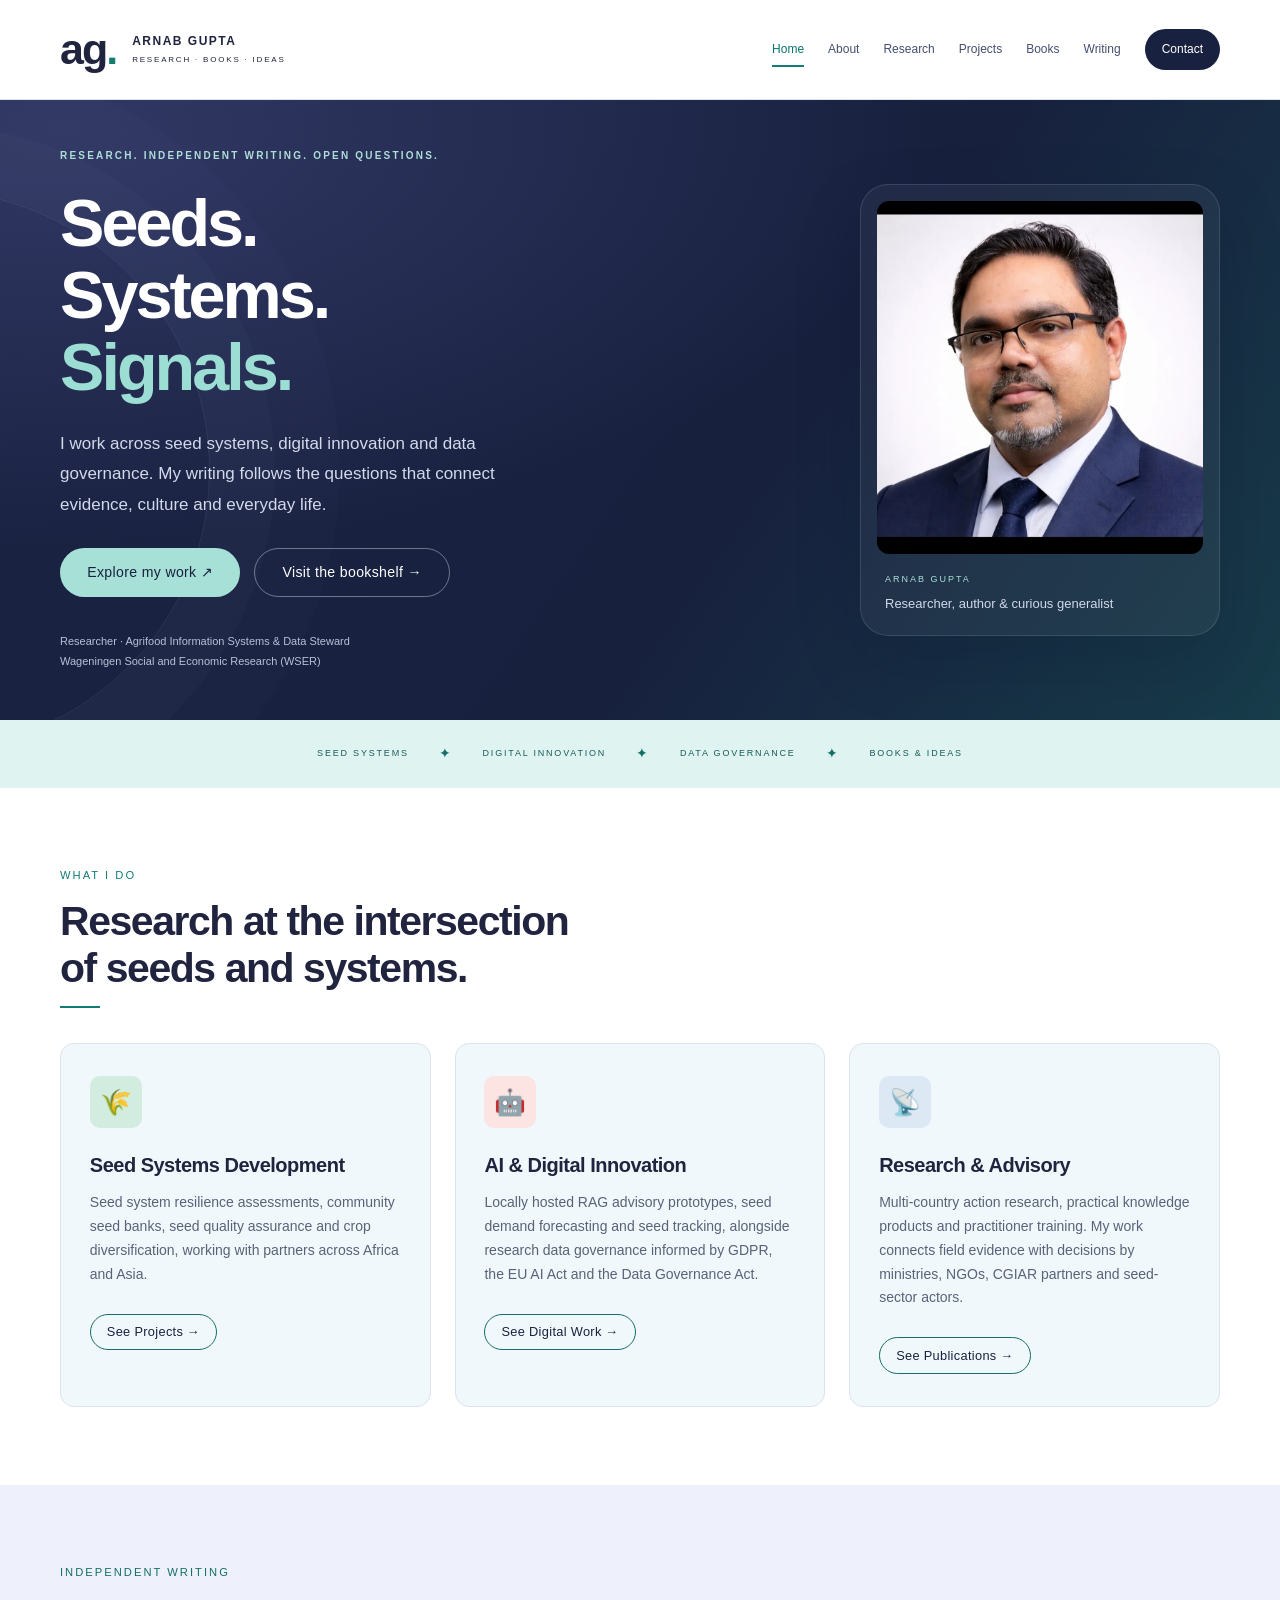
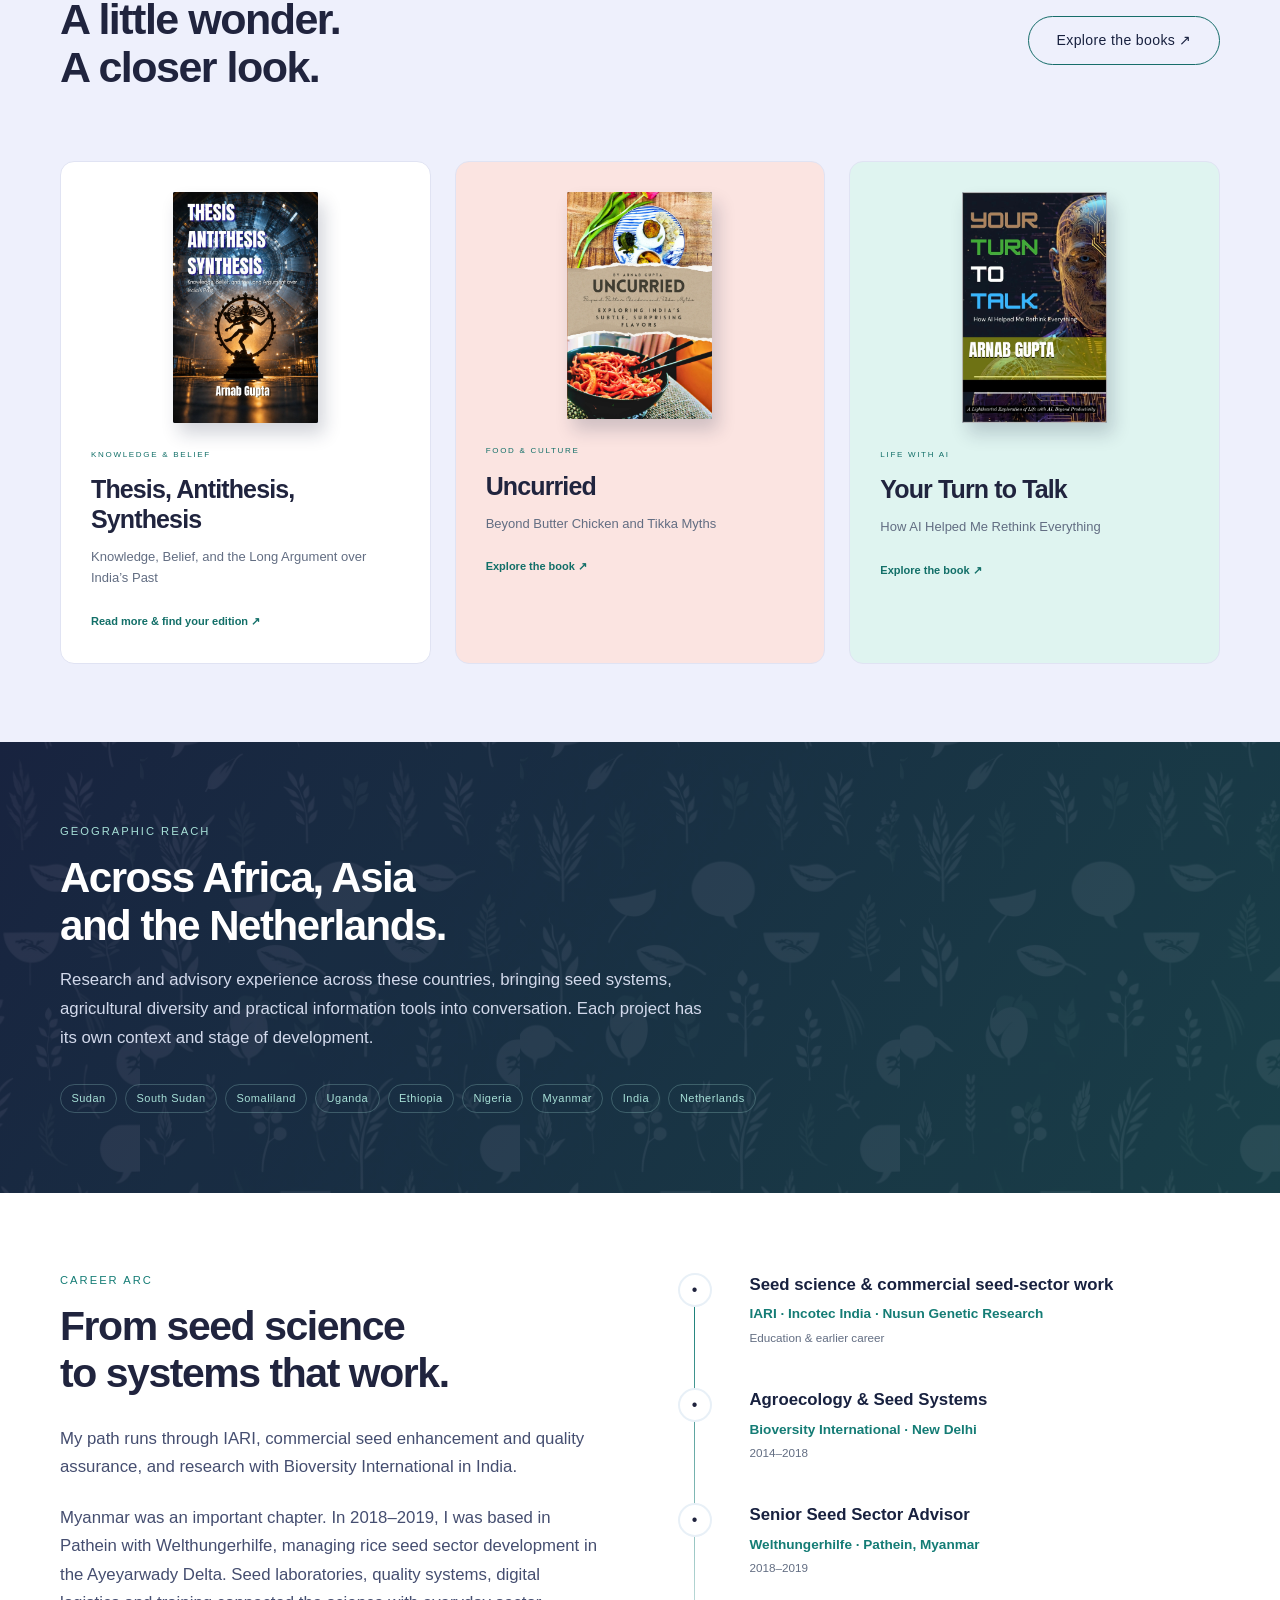
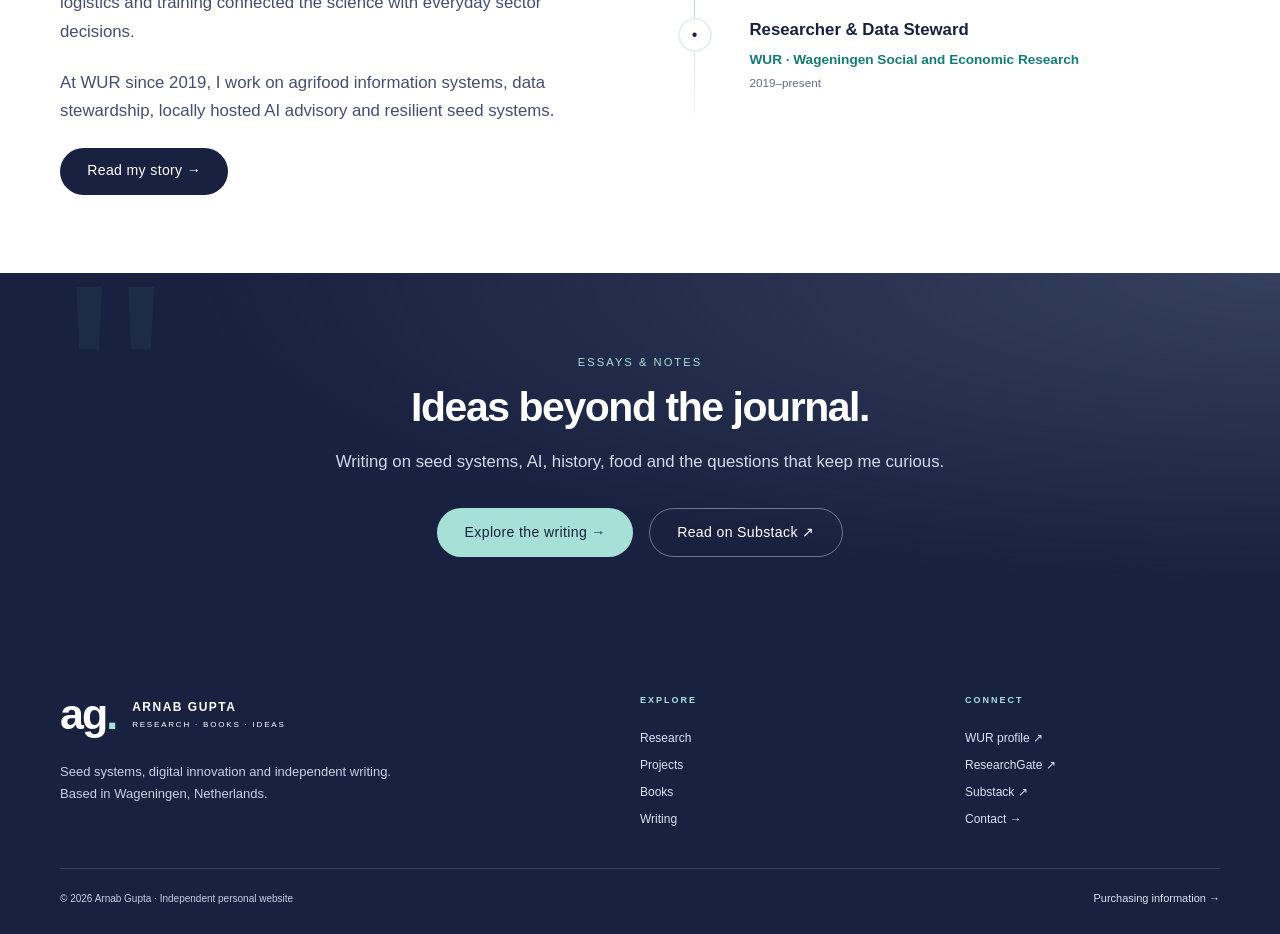
==== commit c7f1eb42: "Add files via upload" ====
--- a/index.html
+++ b/index.html
@@ -1,7 +1,7 @@
-<!doctype html><html lang="en"><head><meta charset="utf-8"><meta name="viewport" content="width=device-width,initial-scale=1"><title>Arnab Gupta | Research, Books &amp; Ideas</title><meta name="description" content="Arnab Gupta: seed systems researcher, digital innovation advisor and author. Explore research, projects, books and independent writing."><meta name="theme-color" content="#18213f"><link rel="icon" href="assets/books/favicon.svg" type="image/svg+xml"><link rel="stylesheet" href="css/style.css?v=unified-1"><link rel="stylesheet" href="css/unified.css?v=unified-1"></head><body class="portfolio-page">
+<!doctype html><html lang="en"><head><meta charset="utf-8"><meta name="viewport" content="width=device-width,initial-scale=1"><title>Arnab Gupta | Research, Books &amp; Ideas</title><meta name="description" content="Arnab Gupta: seed systems researcher, digital innovation advisor and author. Explore research, projects, books and independent writing."><meta name="theme-color" content="#18213f"><link rel="icon" href="assets/books/favicon.svg" type="image/svg+xml"><link rel="stylesheet" href="css/style.css?v=cv-2"><link rel="stylesheet" href="css/unified.css?v=cv-2"></head><body class="portfolio-page">
 <a class="skip" href="#main">Skip to content</a>
 <header class="header site-header"><a class="brand" href="./index.html" aria-label="Arnab Gupta home"><span class="monogram">ag<span>.</span></span><span>ARNAB GUPTA<small>RESEARCH · BOOKS · IDEAS</small></span></a><button class="menu-toggle" aria-label="Open navigation" aria-expanded="false" aria-controls="navigation">Menu <span aria-hidden="true">☰</span></button><nav id="navigation" aria-label="Main navigation"><a href="./index.html" aria-current="page">Home</a><a href="./pages/about.html">About</a><a href="./pages/research.html">Research</a><a href="./pages/projects.html">Projects</a><a href="./books/">Books</a><a href="./pages/writing.html">Writing</a><a href="./pages/contact.html" class="nav-shop">Contact</a></nav></header><noscript><style>.site-header.header{height:auto;min-height:85px;flex-wrap:wrap;padding-top:16px;padding-bottom:16px}.site-header #navigation{display:flex;position:static;padding:8px 0;box-shadow:none;width:100%;gap:18px;flex-wrap:wrap}.site-header .menu-toggle{display:none}</style></noscript>
-<main id="main"><section class="home-hero"><div class="wrap home-grid"><div class="home-copy fade-up"><p class="eyebrow">RESEARCH. INDEPENDENT WRITING. OPEN QUESTIONS.</p><h1>Seeds.<br>Systems.<br><span>Signals.</span></h1><p class="home-lead">I work across seed systems, digital innovation and data governance. My writing follows the questions that connect evidence, culture and everyday life.</p><div class="home-actions"><a class="btn btn-mint" href="pages/projects.html">Explore my work ↗</a><a class="btn btn-wh" href="books/">Visit the bookshelf →</a></div><p class="home-note">Senior Researcher · Agro Food Information Services<br>Wageningen Social &amp; Economic Research</p></div><figure class="home-portrait fade-up"><img src="assets/books/author-portrait.webp" alt="Arnab Gupta" width="913" height="989" fetchpriority="high" decoding="async"><figcaption><span>ARNAB GUPTA</span>Researcher, author &amp; curious generalist</figcaption></figure></div></section>
+<main id="main"><section class="home-hero"><div class="wrap home-grid"><div class="home-copy fade-up"><p class="eyebrow">RESEARCH. INDEPENDENT WRITING. OPEN QUESTIONS.</p><h1>Seeds.<br>Systems.<br><span>Signals.</span></h1><p class="home-lead">I work across seed systems, digital innovation and data governance. My writing follows the questions that connect evidence, culture and everyday life.</p><div class="home-actions"><a class="btn btn-mint" href="pages/projects.html">Explore my work ↗</a><a class="btn btn-wh" href="books/">Visit the bookshelf →</a></div><p class="home-note">Researcher · Agrifood Information Systems &amp; Data Steward<br>Wageningen Social and Economic Research (WSER)</p></div><figure class="home-portrait fade-up"><img src="assets/books/author-portrait.webp" alt="Arnab Gupta" width="913" height="989" fetchpriority="high" decoding="async"><figcaption><span>ARNAB GUPTA</span>Researcher, author &amp; curious generalist</figcaption></figure></div></section>
 <div class="home-ribbon"><span>SEED SYSTEMS</span><i aria-hidden="true">✦</i><span>DIGITAL INNOVATION</span><i aria-hidden="true">✦</i><span>DATA GOVERNANCE</span><i aria-hidden="true">✦</i><span>BOOKS &amp; IDEAS</span></div>
 
 <section class="sec do-section">
@@ -13,19 +13,19 @@
       <div class="do-card fade-up">
         <div class="do-icon" style="background:#d2ede0;">🌾</div>
         <h4>Seed Systems Development</h4>
-        <p>Integrated seed sector analysis, community seed banks, early generation seed production, and regulatory reform across Africa and Asia — in fragile states and stable markets alike.</p>
+        <p>Seed system resilience assessments, community seed banks, seed quality assurance and crop diversification, working with partners across Africa and Asia.</p>
         <br><a href="pages/projects.html" class="btn btn-ol" style="font-size:0.8rem;padding:0.4rem 1rem;">See Projects →</a>
       </div>
       <div class="do-card fade-up">
         <div class="do-icon" style="background:#fbe4e1;">🤖</div>
         <h4>AI &amp; Digital Innovation</h4>
-        <p>RAG/LLM systems for multilingual farm advisory, digital seed portals, AI governance under the EU AI Act, and GDPR-compliant data workflows for development research.</p>
+        <p>Locally hosted RAG advisory prototypes, seed demand forecasting and seed tracking, alongside research data governance informed by GDPR, the EU AI Act and the Data Governance Act.</p>
         <br><a href="pages/projects.html" class="btn btn-ol" style="font-size:0.8rem;padding:0.4rem 1rem;">See Digital Work →</a>
       </div>
       <div class="do-card fade-up">
         <div class="do-icon" style="background:#dde8f5;">📡</div>
         <h4>Research &amp; Advisory</h4>
-        <p>Peer-reviewed publications, policy briefs, capacity-building courses, and field research across Uganda, Nigeria, South Sudan, Somaliland, Sudan, Myanmar, Bangladesh, and India.</p>
+        <p>Multi-country action research, practical knowledge products and practitioner training. My work connects field evidence with decisions by ministries, NGOs, CGIAR partners and seed-sector actors.</p>
         <br><a href="pages/research.html" class="btn btn-ol" style="font-size:0.8rem;padding:0.4rem 1rem;">See Publications →</a>
       </div>
     </div>
@@ -45,14 +45,14 @@
     <div class="geo-inner">
       <div class="geo-text">
         <span class="label" style="color:var(--amber-3);">Geographic Reach</span>
-        <h2>From the Sahel to the<br>Indo-Gangetic Plains.</h2>
-        <p>Field research, advisory work, and active projects spanning two continents — always with the same question: how does quality seed reach the farmer who needs it most?</p>
+        <h2>Across Africa, Asia<br>and the Netherlands.</h2>
+        <p>Research and advisory experience across these countries, bringing seed systems, agricultural diversity and practical information tools into conversation. Each project has its own context and stage of development.</p>
         <div class="geo-countries">
           <span class="geo-country">Sudan</span><span class="geo-country">South Sudan</span>
           <span class="geo-country">Somaliland</span><span class="geo-country">Uganda</span>
           <span class="geo-country">Ethiopia</span><span class="geo-country">Nigeria</span>
-          <span class="geo-country">Bangladesh</span><span class="geo-country">Myanmar</span>
-          <span class="geo-country">India</span><span class="geo-country">Egypt</span>
+          <span class="geo-country">Myanmar</span>
+          <span class="geo-country">India</span>
           <span class="geo-country">Netherlands</span>
         </div>
       </div>
@@ -63,28 +63,9 @@
 
 
 
-<section class="sec" style="background:var(--white);">
-  <div class="wrap">
-    <div class="content-split">
-      <div>
-        <span class="label">Career Arc</span>
-        <h2 style="margin-bottom:0.5rem;">From Pusa to Wageningen.</h2>
-        <div class="rule"></div>
-        <p style="margin-bottom:1.4rem;">My work traces a single thread across two decades: understanding how quality seed reaches the farmers who need it most, and removing the barriers — agronomic, institutional, and informational — that stand in the way.</p>
-        <p style="margin-bottom:2rem;">I began with seed physiology at IARI New Delhi, moved through the private sector with Incotec, joined Bioversity International for fieldwork across the Indo-Gangetic plains, and have been at Wageningen since 2019, leading AI and digital innovation for WSER's seed systems portfolio.</p>
-        <a href="pages/about.html" class="btn btn-dk">Full Biography →</a>
-      </div>
-      <div class="tl">
-        <div class="tl-item"><div class="tl-dot">🎓</div><div class="tl-body"><h4>MSc &amp; PhD — Seed Science</h4><div class="tl-org">IARI New Delhi</div><div class="tl-period">2003 – 2012</div></div></div>
-        <div class="tl-item"><div class="tl-dot">🏭</div><div class="tl-body"><h4>Seed Enhancement Specialist</h4><div class="tl-org">Incotec, India</div><div class="tl-period">2012 – 2014</div></div></div>
-        <div class="tl-item"><div class="tl-dot">🌿</div><div class="tl-body"><h4>Special Project Scientist</h4><div class="tl-org">Bioversity International</div><div class="tl-period">2014 – 2018</div></div></div>
-        <div class="tl-item"><div class="tl-dot now">🇳🇱</div><div class="tl-body"><h4>Senior Researcher · AI &amp; Digital Lead</h4><div class="tl-org">Wageningen University &amp; Research — WSER</div><div class="tl-period">2019 – present</div></div></div>
-      </div>
-    </div>
-  </div>
-</section>
+<section class="sec"><div class="wrap content-split"><div><span class="label">Career arc</span><h2>From seed science<br>to systems that work.</h2><p>My path runs through IARI, commercial seed enhancement and quality assurance, and research with Bioversity International in India.</p><p>Myanmar was an important chapter. In 2018–2019, I was based in Pathein with Welthungerhilfe, managing rice seed sector development in the Ayeyarwady Delta. Seed laboratories, quality systems, digital logistics and training connected the science with everyday sector decisions.</p><p>At WUR since 2019, I work on agrifood information systems, data stewardship, locally hosted AI advisory and resilient seed systems.</p><a class="btn btn-dk" href="pages/about.html">Read my story →</a></div><div class="tl"><div class="tl-item"><div class="tl-dot" aria-hidden="true">•</div><div class="tl-body"><h4>Seed science &amp; commercial seed-sector work</h4><div class="tl-org">IARI · Incotec India · Nusun Genetic Research</div><div class="tl-period">Education &amp; earlier career</div><p></p></div></div><div class="tl-item"><div class="tl-dot" aria-hidden="true">•</div><div class="tl-body"><h4>Agroecology &amp; Seed Systems</h4><div class="tl-org">Bioversity International · New Delhi</div><div class="tl-period">2014–2018</div><p></p></div></div><div class="tl-item"><div class="tl-dot" aria-hidden="true">•</div><div class="tl-body"><h4>Senior Seed Sector Advisor</h4><div class="tl-org">Welthungerhilfe · Pathein, Myanmar</div><div class="tl-period">2018–2019</div><p></p></div></div><div class="tl-item"><div class="tl-dot" aria-hidden="true">•</div><div class="tl-body"><h4>Researcher &amp; Data Steward</h4><div class="tl-org">WUR · Wageningen Social and Economic Research</div><div class="tl-period">2019–present</div><p></p></div></div></div></div></section>
 
 
 <section class="writing-band"><div class="wrap"><span class="label">ESSAYS &amp; NOTES</span><h2>Ideas beyond the journal.</h2><p>Writing on seed systems, AI, history, food and the questions that keep me curious.</p><div class="btns"><a class="btn btn-mint" href="pages/writing.html">Explore the writing →</a><a class="btn btn-wh" href="https://arnabgupta9.substack.com" target="_blank" rel="noopener noreferrer">Read on Substack ↗</a></div></div></section></main>
-<footer class="site-footer"><div class="wrap footer-grid"><div><a class="brand" href="./index.html"><span class="monogram">ag<span>.</span></span><span>ARNAB GUPTA<small>RESEARCH · BOOKS · IDEAS</small></span></a><p>Seed systems, digital innovation and independent writing.<br>Based in Wageningen, Netherlands.</p></div><div><p class="eyebrow">EXPLORE</p><a href="./pages/research.html">Research</a><a href="./pages/projects.html">Projects</a><a href="./books/">Books</a><a href="./pages/writing.html">Writing</a></div><div><p class="eyebrow">CONNECT</p><a href="https://www.wur.nl/en/persons/arnab-gupta" target="_blank" rel="noopener noreferrer">WUR profile ↗</a><a href="https://orcid.org/0000-0002-5672-5735" target="_blank" rel="noopener noreferrer">ORCID ↗</a><a href="https://arnabgupta9.substack.com" target="_blank" rel="noopener noreferrer">Substack ↗</a><a href="./pages/contact.html">Contact →</a></div></div><div class="wrap footer-bottom"><p>© <span id="year">2026</span> Arnab Gupta · Independent personal website</p><a href="./books/#practical">Purchasing information →</a></div></footer>
+<footer class="site-footer"><div class="wrap footer-grid"><div><a class="brand" href="./index.html"><span class="monogram">ag<span>.</span></span><span>ARNAB GUPTA<small>RESEARCH · BOOKS · IDEAS</small></span></a><p>Seed systems, digital innovation and independent writing.<br>Based in Wageningen, Netherlands.</p></div><div><p class="eyebrow">EXPLORE</p><a href="./pages/research.html">Research</a><a href="./pages/projects.html">Projects</a><a href="./books/">Books</a><a href="./pages/writing.html">Writing</a></div><div><p class="eyebrow">CONNECT</p><a href="https://www.wur.nl/en/persons/arnab-gupta" target="_blank" rel="noopener noreferrer">WUR profile ↗</a><a href="https://www.researchgate.net/profile/Arnab-Gupta-2" target="_blank" rel="noopener noreferrer">ResearchGate ↗</a><a href="https://arnabgupta9.substack.com" target="_blank" rel="noopener noreferrer">Substack ↗</a><a href="./pages/contact.html">Contact →</a></div></div><div class="wrap footer-bottom"><p>© <span id="year">2026</span> Arnab Gupta · Independent personal website</p><a href="./books/#practical">Purchasing information →</a></div></footer>
 <script src="js/components.js"></script><script src="js/main.js"></script></body></html>
--- a/css/unified.css
+++ b/css/unified.css
@@ -49,3 +49,29 @@
 [hidden]{display:none!important}
 
 .pt-a{background:linear-gradient(135deg,#fbe4e1,#b96559)}.pt-g{background:linear-gradient(135deg,#dff4f0,#4ca59c)}.pt-m{background:linear-gradient(135deg,#253253,#147c75)}
+
+/* CV revision: natural portrait proportions and clearer content hierarchy. */
+.home-hero{padding:48px 0}.home-grid{grid-template-columns:minmax(0,1.2fr) minmax(0,.8fr);gap:70px}
+.home-portrait{max-width:360px;width:100%;justify-self:end;padding:16px;border-radius:28px;background:#ffffff0b}
+.home-portrait img{display:block;width:100%;height:auto;aspect-ratio:auto;object-fit:contain;scale:1;border-radius:12px}
+.home-portrait figcaption{padding:18px 8px 4px;background:transparent}
+.books-page .author-portrait{border-radius:28px}.books-page .portrait-frame{aspect-ratio:auto;border-radius:12px}
+.books-page .portrait-frame img{height:auto;aspect-ratio:auto;object-fit:contain;scale:1}
+.section-nav{display:flex;flex-wrap:wrap;gap:12px;padding:24px 0;border-bottom:1px solid #dce3ee}
+.section-nav a{padding:9px 15px;border:1px solid #dce3ee;border-radius:999px;font-size:12px;color:#185b59;background:#f0f8fb}
+.section-nav a:hover{background:#dff4f0}.sec h2{margin-bottom:28px}.section-lead{max-width:730px;margin-bottom:30px}
+.section-tint{background:#f1f6fc}.proposal-section{background:#eef0fc}.work-grid{display:grid;grid-template-columns:repeat(3,minmax(0,1fr));gap:24px}
+.work-card{background:#fff;border:1px solid #dce3ee;border-radius:18px;padding:28px;min-width:0}
+.work-card h3{font-size:23px;line-height:1.25;margin:16px 0 14px;color:#20243e}.work-card p{font-size:14px;line-height:1.75;margin-bottom:16px}.work-card p:last-child{margin-bottom:0}
+.work-status{display:inline-block;background:#dff4f0;color:#185b59;border-radius:9px;font-size:10px;font-weight:600;letter-spacing:.025em;padding:7px 10px;line-height:1.5}
+.proposal-section .work-status{background:#e8e6fa;color:#4a407d}.work-card .work-role{font-weight:600;color:#354361;font-size:12px;margin-bottom:5px}.work-card .work-place{font-size:12px;color:#596278;margin-bottom:16px}
+.biography-grid{display:grid;grid-template-columns:minmax(0,1fr) 300px;gap:65px;align-items:start}.biography-copy p{margin-bottom:22px;line-height:1.85}.biography-copy h3{font-size:27px;margin:32px 0 18px}.biography-aside{display:grid;gap:24px}
+.bio-portrait{margin:0;border:1px solid #dce3ee;border-radius:22px;padding:14px;background:#f0f8fb}.bio-portrait img{display:block;width:100%;height:auto;border-radius:10px}.bio-portrait figcaption{font-size:12px;line-height:1.7;padding:16px 4px 3px;color:#454e70}
+.fact-panel{background:#f0f8fb;border:1px solid #dce3ee;padding:28px;border-radius:18px;margin-top:24px}.biography-aside .fact-panel{margin-top:0}.fact-panel p{font-size:14px;line-height:1.8}.fact-panel a{color:#126f68;overflow-wrap:anywhere;font-size:14px}
+.detail-list{padding-left:18px;margin:0}.detail-list li{margin-bottom:13px;line-height:1.7;font-size:14px}.tl-body p{font-size:13px;line-height:1.75;margin:10px 0 0}.tl-item{padding-bottom:28px}
+.pub-list{display:grid;gap:20px}.pub-item{background:#fff;border:1px solid #dce3ee;padding:28px}.pub-item h3{font-size:22px;line-height:1.35;margin-bottom:12px}.pub-item p{font-size:14px;margin:10px 0}.pub-item .pub-authors,.pub-item .pub-source{font-size:12px;color:#596278;line-height:1.7}.source-links{display:flex;gap:16px;flex-wrap:wrap;margin-top:32px}.inline-text-link{text-decoration:underline;color:#126f68}
+@media(max-width:1000px){.work-grid{grid-template-columns:repeat(2,minmax(0,1fr))}.home-grid{gap:40px}.biography-grid{gap:40px;grid-template-columns:minmax(0,1fr) 260px}}
+@media(max-width:720px){.home-grid,.biography-grid{grid-template-columns:1fr;gap:32px}.home-hero{padding:40px 0}.home-portrait{justify-self:center;max-width:330px;border-radius:24px}.work-grid{grid-template-columns:1fr}.work-card{padding:24px}.biography-aside{max-width:360px;width:100%;justify-self:center}.biography-copy h2{font-size:36px}.sec h2{margin-bottom:24px}.pub-item{padding:23px}.section-nav{gap:8px}.section-nav a{font-size:11px;padding:8px 12px}}
+
+.content-split>div>p{margin-bottom:22px}.detail-list{list-style:disc}.work-card .detail-list{margin-top:18px}
+@media(hover:hover) and (prefers-reduced-motion:no-preference){.work-card{transition:transform .25s,box-shadow .25s}.work-card:hover{transform:translateY(-2px);box-shadow:0 10px 24px #18213f0a}}
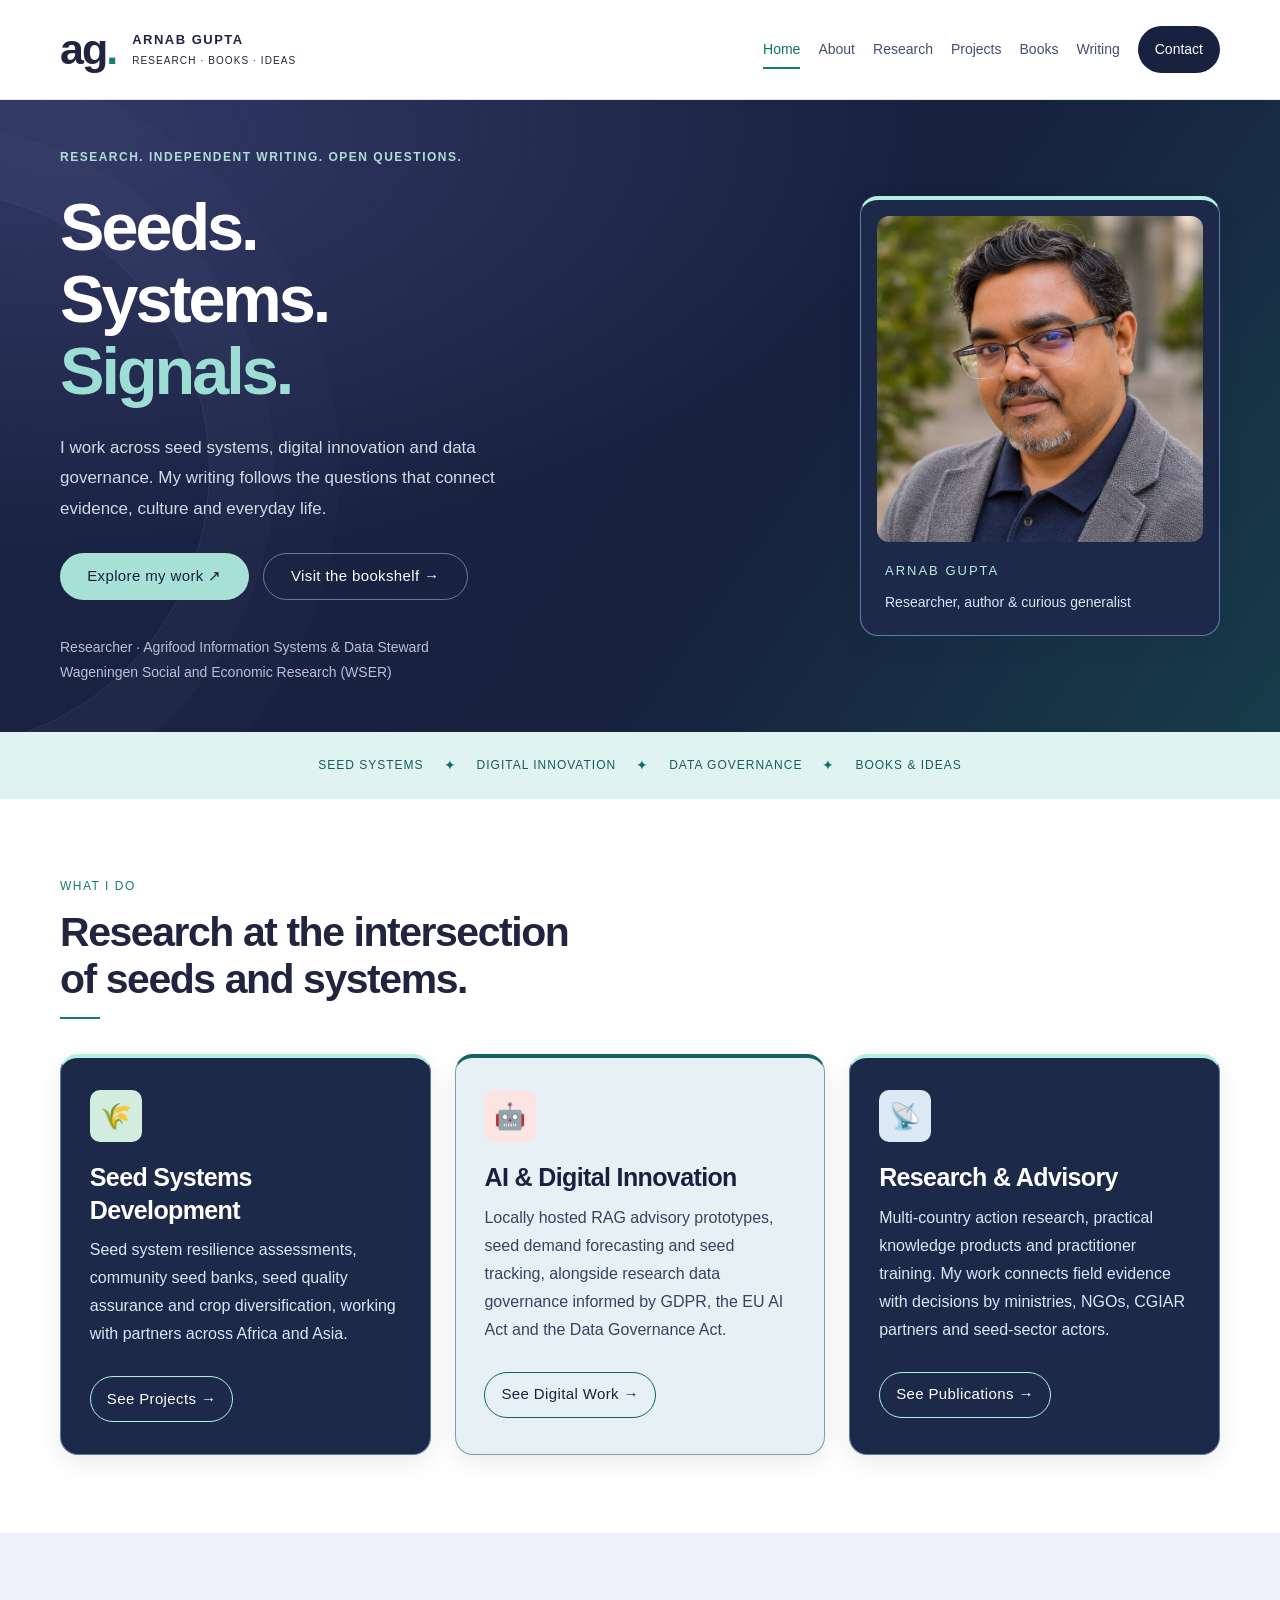
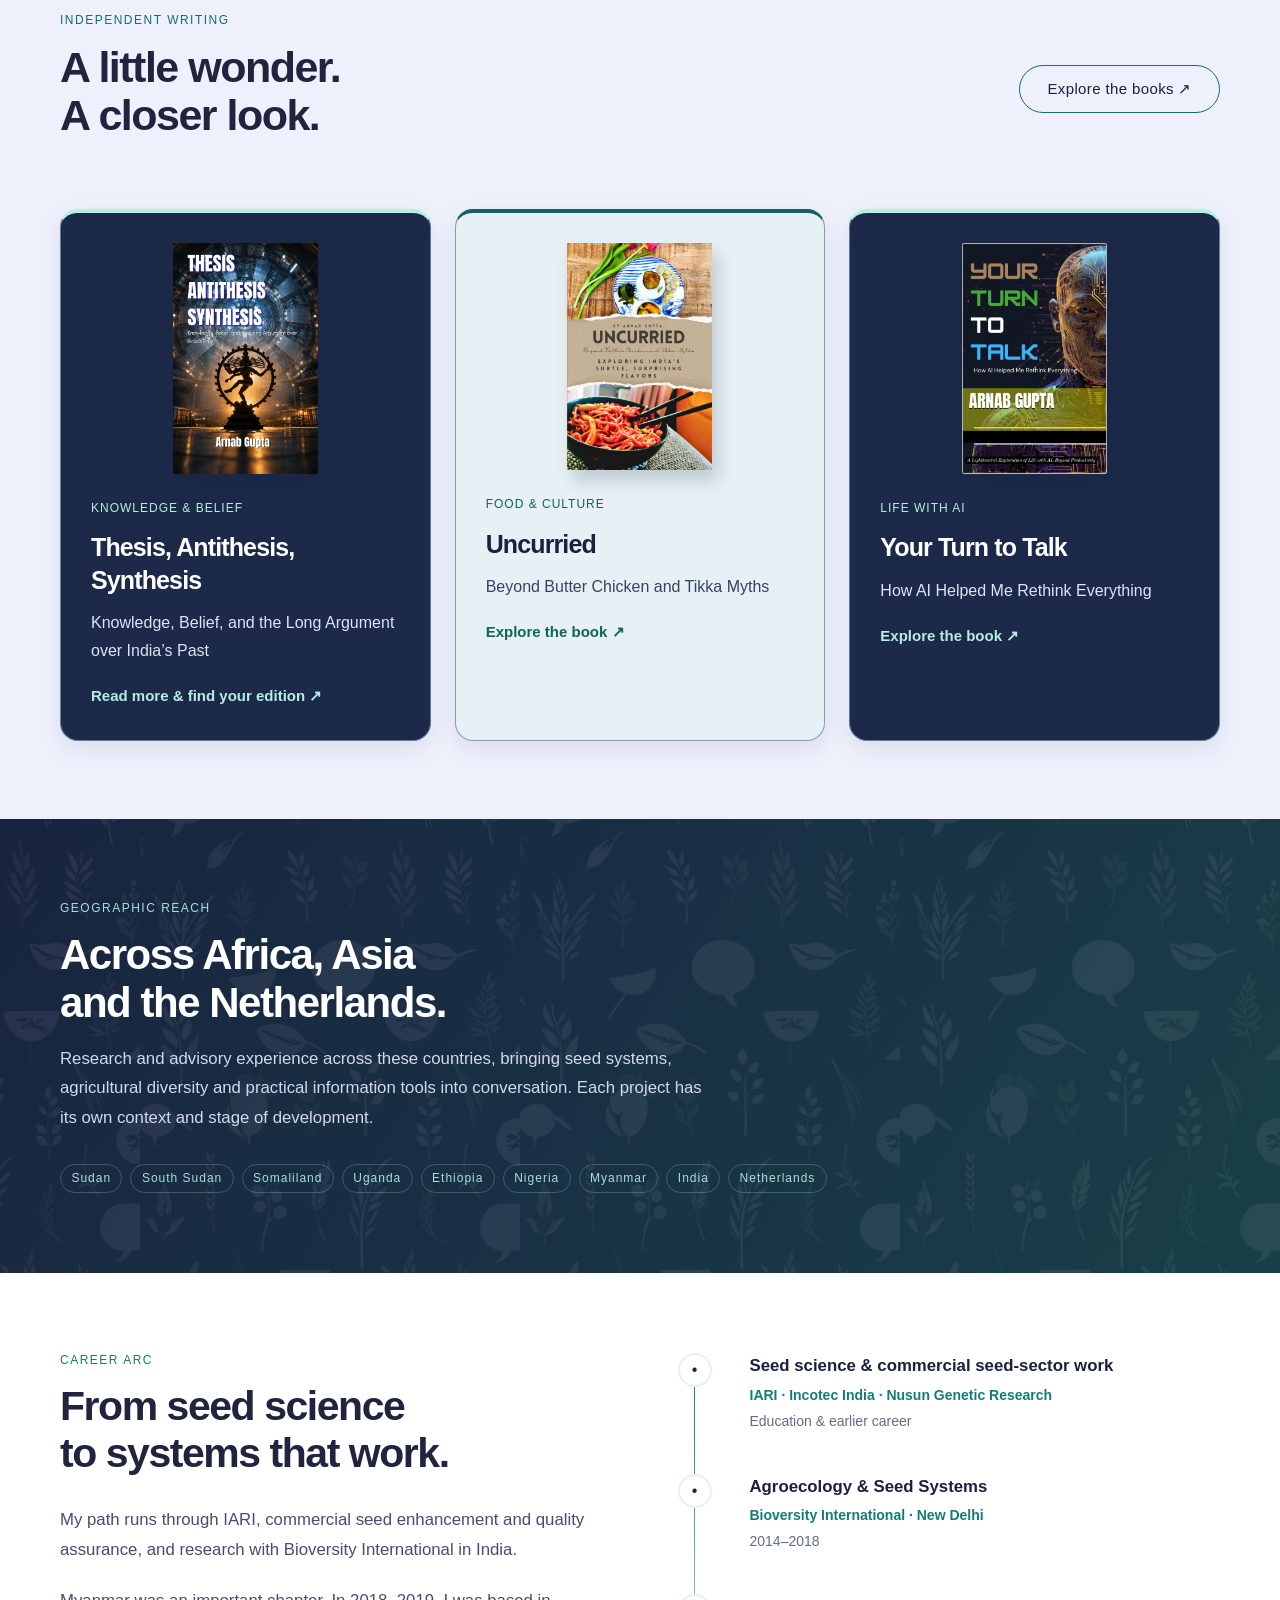
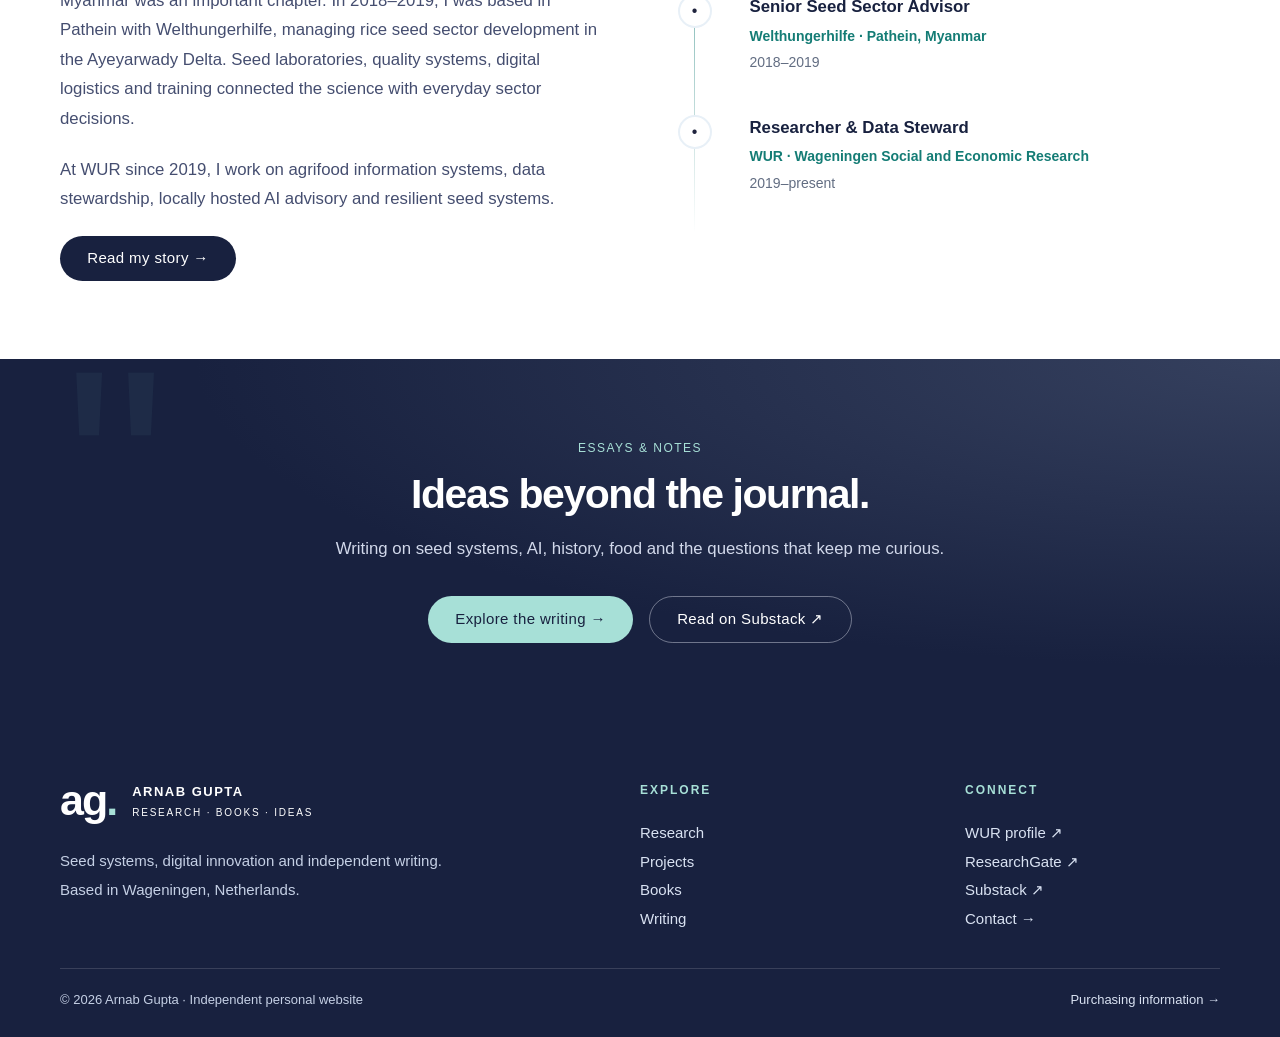
==== commit 9bf0028a: "Add portrait photos to Home, About, Writing, Contact and Books - Home hero: new portrait (grey blaze" ====
--- a/index.html
+++ b/index.html
@@ -1,7 +1,7 @@
-<!doctype html><html lang="en"><head><meta charset="utf-8"><meta name="viewport" content="width=device-width,initial-scale=1"><title>Arnab Gupta | Research, Books &amp; Ideas</title><meta name="description" content="Arnab Gupta: seed systems researcher, digital innovation advisor and author. Explore research, projects, books and independent writing."><meta name="theme-color" content="#18213f"><link rel="icon" href="assets/books/favicon.svg" type="image/svg+xml"><link rel="stylesheet" href="css/style.css?v=cv-2"><link rel="stylesheet" href="css/unified.css?v=cv-2"></head><body class="portfolio-page">
+<!doctype html><html lang="en"><head><meta charset="utf-8"><meta name="viewport" content="width=device-width,initial-scale=1"><title>Arnab Gupta | Research, Books &amp; Ideas</title><meta name="description" content="Arnab Gupta: seed systems researcher, digital innovation advisor and author. Explore research, projects, books and independent writing."><meta name="theme-color" content="#18213f"><link rel="icon" href="assets/books/favicon.svg" type="image/svg+xml"><link rel="stylesheet" href="css/style.css?v=cv-2"><link rel="stylesheet" href="css/unified.css?v=cv-3"></head><body class="portfolio-page">
 <a class="skip" href="#main">Skip to content</a>
 <header class="header site-header"><a class="brand" href="./index.html" aria-label="Arnab Gupta home"><span class="monogram">ag<span>.</span></span><span>ARNAB GUPTA<small>RESEARCH · BOOKS · IDEAS</small></span></a><button class="menu-toggle" aria-label="Open navigation" aria-expanded="false" aria-controls="navigation">Menu <span aria-hidden="true">☰</span></button><nav id="navigation" aria-label="Main navigation"><a href="./index.html" aria-current="page">Home</a><a href="./pages/about.html">About</a><a href="./pages/research.html">Research</a><a href="./pages/projects.html">Projects</a><a href="./books/">Books</a><a href="./pages/writing.html">Writing</a><a href="./pages/contact.html" class="nav-shop">Contact</a></nav></header><noscript><style>.site-header.header{height:auto;min-height:85px;flex-wrap:wrap;padding-top:16px;padding-bottom:16px}.site-header #navigation{display:flex;position:static;padding:8px 0;box-shadow:none;width:100%;gap:18px;flex-wrap:wrap}.site-header .menu-toggle{display:none}</style></noscript>
-<main id="main"><section class="home-hero"><div class="wrap home-grid"><div class="home-copy fade-up"><p class="eyebrow">RESEARCH. INDEPENDENT WRITING. OPEN QUESTIONS.</p><h1>Seeds.<br>Systems.<br><span>Signals.</span></h1><p class="home-lead">I work across seed systems, digital innovation and data governance. My writing follows the questions that connect evidence, culture and everyday life.</p><div class="home-actions"><a class="btn btn-mint" href="pages/projects.html">Explore my work ↗</a><a class="btn btn-wh" href="books/">Visit the bookshelf →</a></div><p class="home-note">Researcher · Agrifood Information Systems &amp; Data Steward<br>Wageningen Social and Economic Research (WSER)</p></div><figure class="home-portrait fade-up"><img src="assets/books/author-portrait.webp" alt="Arnab Gupta" width="913" height="989" fetchpriority="high" decoding="async"><figcaption><span>ARNAB GUPTA</span>Researcher, author &amp; curious generalist</figcaption></figure></div></section>
+<main id="main"><section class="home-hero"><div class="wrap home-grid"><div class="home-copy fade-up"><p class="eyebrow">RESEARCH. INDEPENDENT WRITING. OPEN QUESTIONS.</p><h1>Seeds.<br>Systems.<br><span>Signals.</span></h1><p class="home-lead">I work across seed systems, digital innovation and data governance. My writing follows the questions that connect evidence, culture and everyday life.</p><div class="home-actions"><a class="btn btn-mint" href="pages/projects.html">Explore my work ↗</a><a class="btn btn-wh" href="books/">Visit the bookshelf →</a></div><p class="home-note">Researcher · Agrifood Information Systems &amp; Data Steward<br>Wageningen Social and Economic Research (WSER)</p></div><figure class="home-portrait fade-up"><img src="assets/photos/arnab-gupta-home.jpg" alt="Portrait of Arnab Gupta" width="760" height="760" fetchpriority="high" decoding="async"><figcaption><span>ARNAB GUPTA</span>Researcher, author &amp; curious generalist</figcaption></figure></div></section>
 <div class="home-ribbon"><span>SEED SYSTEMS</span><i aria-hidden="true">✦</i><span>DIGITAL INNOVATION</span><i aria-hidden="true">✦</i><span>DATA GOVERNANCE</span><i aria-hidden="true">✦</i><span>BOOKS &amp; IDEAS</span></div>
 
 <section class="sec do-section">
--- a/css/unified.css
+++ b/css/unified.css
@@ -75,3 +75,154 @@
 
 .content-split>div>p{margin-bottom:22px}.detail-list{list-style:disc}.work-card .detail-list{margin-top:18px}
 @media(hover:hover) and (prefers-reduced-motion:no-preference){.work-card{transition:transform .25s,box-shadow .25s}.work-card:hover{transform:translateY(-2px);box-shadow:0 10px 24px #18213f0a}}
+
+/* Site-wide alternating surfaces and readable supporting text. */
+
+:is(.portfolio-page,.books-page) :is(.do-card,.home-book-card,.work-card,.pub-item,.fact-panel,.sidebar-card,.recent-card,.proj-card,.contact-method,.writing-books-banner,.other-book,.direct-panel,.idea,.faq-list details,.bio-portrait,.author-portrait,.home-portrait){
+  --panel-fill:#1c2948;
+  --panel-title:#ffffff;
+  --panel-copy:#dce5f6;
+  --panel-accent:#b5eee2;
+  --panel-edge:#647ba0;
+  --panel-badge:#c6eee4;
+  --panel-badge-text:#153d3d;
+}
+:is(.portfolio-page,.books-page) :is(.do-card,.home-book-card,.work-card,.pub-item,.sidebar-card,.recent-card,.proj-card,.contact-method,.other-book,.idea,.faq-list details):nth-child(even),
+.portfolio-page .biography-aside .fact-panel{
+  --panel-fill:#e7f1f5;
+  --panel-title:#18213f;
+  --panel-copy:#354361;
+  --panel-accent:#12635e;
+  --panel-edge:#849dad;
+  --panel-badge:#1c2948;
+  --panel-badge-text:#ffffff;
+}
+.books-page .ideas-grid .idea:nth-child(odd),
+.portfolio-page .home-portrait{
+  --panel-fill:#e7f1f5;
+  --panel-title:#18213f;
+  --panel-copy:#354361;
+  --panel-accent:#12635e;
+  --panel-edge:#849dad;
+  --panel-badge:#1c2948;
+  --panel-badge-text:#ffffff;
+}
+.books-page .ideas-grid .idea:nth-child(even){
+  --panel-fill:#1c2948;
+  --panel-title:#ffffff;
+  --panel-copy:#dce5f6;
+  --panel-accent:#b5eee2;
+  --panel-edge:#647ba0;
+  --panel-badge:#c6eee4;
+  --panel-badge-text:#153d3d;
+}
+:is(.portfolio-page,.books-page) :is(.do-card,.home-book-card,.work-card,.pub-item,.fact-panel,.sidebar-card,.recent-card,.proj-card,.contact-method,.writing-books-banner,.other-book,.direct-panel,.idea,.faq-list details,.bio-portrait,.author-portrait,.home-portrait){
+  background:var(--panel-fill);
+  color:var(--panel-title);
+  border:1px solid var(--panel-edge);
+  border-top:4px solid var(--panel-accent);
+  border-radius:18px;
+  box-shadow:0 8px 24px #18213f16;
+}
+:is(.portfolio-page,.books-page) :is(.do-card,.home-book-card,.work-card,.pub-item,.fact-panel,.sidebar-card,.recent-card,.proj-card,.contact-method,.writing-books-banner,.other-book,.direct-panel,.idea,.faq-list details,.bio-portrait,.author-portrait,.home-portrait) :is(h2,h3,h4,h5,summary){color:var(--panel-title)}
+:is(.portfolio-page,.books-page) :is(.do-card,.home-book-card,.work-card,.pub-item,.fact-panel,.sidebar-card,.recent-card,.proj-card,.contact-method,.writing-books-banner,.other-book,.direct-panel,.idea,.faq-list details,.bio-portrait,.author-portrait,.home-portrait) :is(p,li,figcaption,.work-role,.work-place,.pub-authors,.pub-source,.pub-year,.idea-index){color:var(--panel-copy)}
+:is(.portfolio-page,.books-page) :is(.do-card,.home-book-card,.work-card,.pub-item,.fact-panel,.sidebar-card,.recent-card,.proj-card,.contact-method,.writing-books-banner,.other-book,.direct-panel,.idea,.faq-list details,.bio-portrait,.author-portrait,.home-portrait) :is(.label,.eyebrow,.category,.card-link,.text-button,.idea-link,.work-place,.pub-year){color:var(--panel-accent)}
+:is(.portfolio-page,.books-page) :is(.do-card,.home-book-card,.work-card,.pub-item,.fact-panel,.sidebar-card,.recent-card,.proj-card,.contact-method,.writing-books-banner,.other-book,.direct-panel,.idea,.faq-list details,.bio-portrait,.author-portrait,.home-portrait) a:not(.btn):not(.button){color:var(--panel-accent)}
+:is(.portfolio-page,.books-page) :is(.do-card,.home-book-card,.work-card,.pub-item,.fact-panel,.sidebar-card,.recent-card,.proj-card,.contact-method,.writing-books-banner,.other-book,.direct-panel,.idea,.faq-list details,.bio-portrait,.author-portrait,.home-portrait) :is(.btn-ol,.button.outline){border-color:var(--panel-accent);color:var(--panel-title);background:transparent}
+:is(.portfolio-page,.books-page) :is(.do-card,.home-book-card,.work-card,.pub-item,.fact-panel,.sidebar-card,.recent-card,.proj-card,.contact-method,.writing-books-banner,.other-book,.direct-panel,.idea,.faq-list details,.bio-portrait,.author-portrait,.home-portrait) :is(.btn-ol,.button.outline):hover{background:var(--panel-badge);color:var(--panel-badge-text)}
+:is(.portfolio-page,.books-page) :is(.do-card,.home-book-card,.work-card,.pub-item,.fact-panel,.sidebar-card,.recent-card,.proj-card,.contact-method,.writing-books-banner,.other-book,.direct-panel,.idea,.faq-list details,.bio-portrait,.author-portrait,.home-portrait) .button.dark{background:var(--panel-badge);color:var(--panel-badge-text);border-color:var(--panel-badge)}
+:is(.portfolio-page,.books-page) :is(.do-card,.home-book-card,.work-card,.pub-item,.fact-panel,.sidebar-card,.recent-card,.proj-card,.contact-method,.writing-books-banner,.other-book,.direct-panel,.idea,.faq-list details,.bio-portrait,.author-portrait,.home-portrait) :is(.work-status,.small-stamp,.tag){background:var(--panel-badge);color:var(--panel-badge-text);border:1px solid var(--panel-edge)}
+.books-page .other-book .book-subtitle,
+.books-page .other-book p:not(.category){color:var(--panel-copy)!important}
+.books-page .other-book .category{color:var(--panel-accent)}
+.books-page .author-portrait figcaption,
+.portfolio-page .home-portrait figcaption{background:transparent;color:var(--panel-title)}
+.books-page .author-portrait figcaption span,
+.portfolio-page .home-portrait figcaption>span{color:var(--panel-accent)}
+.portfolio-page .do-card .do-icon{color:#18213f}
+.books-page .ideas-grid{gap:18px;border:0}
+.books-page .ideas-grid .idea{padding:28px 24px;min-width:0;min-height:290px}
+.books-page .ideas-grid .idea:hover{background:var(--panel-fill)}
+.books-page .faq-list{display:grid;gap:14px}
+.books-page .faq-list details{padding:20px 24px}
+.books-page .faq-list summary:after{color:var(--panel-accent)}
+.books-page .direct-panel{border-radius:18px}
+.books-page .direct-panel .shop-illustration{border-radius:14px 14px 0 0}
+.portfolio-page .home-book-card{color:var(--panel-title)}
+:is(.portfolio-page,.books-page) :is(.do-card,.home-book-card,.work-card,.pub-item,.fact-panel,.sidebar-card,.recent-card,.proj-card,.contact-method,.writing-books-banner,.other-book,.direct-panel,.idea,.faq-list details,.bio-portrait,.author-portrait,.home-portrait):focus-visible,
+:is(.portfolio-page,.books-page) :is(.do-card,.home-book-card,.work-card,.pub-item,.fact-panel,.sidebar-card,.recent-card,.proj-card,.contact-method,.writing-books-banner,.other-book,.direct-panel,.idea,.faq-list details,.bio-portrait,.author-portrait,.home-portrait) :is(a,button,summary):focus-visible{outline:3px solid var(--panel-accent);outline-offset:5px}
+@media(hover:hover) and (prefers-reduced-motion:no-preference){
+  :is(.portfolio-page,.books-page) :is(.do-card,.home-book-card,.work-card,.pub-item,.fact-panel,.sidebar-card,.recent-card,.proj-card,.contact-method,.writing-books-banner,.other-book,.direct-panel,.idea,.faq-list details,.bio-portrait,.author-portrait,.home-portrait):hover{box-shadow:0 14px 32px #18213f24}
+}
+
+/* Supporting copy stays readable on desktop and mobile. */
+.portfolio-page .do-card .btn{font-size:15px!important;min-height:46px}
+body{font-size:16px;line-height:1.75}
+.label,.eyebrow,.category,.home-copy .eyebrow,.section-top .label{font-size:12px;line-height:1.6;letter-spacing:1.5px}
+.site-header #navigation{font-size:14px;gap:18px}
+.site-header .menu-toggle{font-size:14px}
+.site-header .brand{font-size:13px}.site-header .brand small{font-size:10px;letter-spacing:1.1px}
+.btn,.button,.retailer-actions .button,.text-button,.card-link,.reading-links,.reading-links button,.filter-btn{font-size:15px;line-height:1.5}
+.site-header #navigation .nav-shop{padding:11px 17px}
+.section-nav a{font-size:14px;padding:10px 16px}
+.home-note,.home-portrait figcaption,.bio-portrait figcaption,.hero-foot,.hero-foot small{font-size:14px;line-height:1.75}
+.home-portrait figcaption>span,.author-portrait figcaption,.author-portrait figcaption span{font-size:13px;line-height:1.75}
+.home-ribbon,.topic-ribbon,.geo-country{font-size:12px;line-height:1.6;letter-spacing:1px}
+.home-ribbon,.topic-ribbon{gap:20px}
+.work-card p,.do-card p,.home-book-card p,.pub-item p,.fact-panel p,.detail-list li,.tl-body p,
+.books-page .featured-detail>p,.books-page .other-book p:not(.category),.books-page .direct-panel p,
+.books-page .about p:not(.eyebrow):not(.about-lead),.books-page .faq-list p{font-size:16px;line-height:1.75}
+.books-page .other-book .book-subtitle{font-size:16px!important;line-height:1.6}
+.work-card .work-role,.work-card .work-place,.pub-item .pub-authors,.pub-item .pub-source{font-size:14px;line-height:1.7}
+.work-status,.small-stamp,.format-badges span,.idea-index,.section-heading>span{font-size:13px;line-height:1.6;letter-spacing:.025em}
+.work-card h3,.do-card h4,.home-book-card h3,.pub-item h3{font-size:25px;line-height:1.3}
+.home-book-card .label,.other-book .category{font-size:12px;line-height:1.6;letter-spacing:1px}
+.fact-panel a,.tl-org,.tl-period,.idea-link{font-size:14px;line-height:1.7}
+.books-page .purchase label,.books-page .purchase select,.books-page .faq-list summary{font-size:16px;line-height:1.6}
+.books-page .purchase select{min-height:48px}
+.books-page .fine-print{font-size:14px!important;color:#4b5d70!important;line-height:1.65}
+.books-page .ideas-head>p,.books-page .direct>div:first-child>p:last-child{font-size:16px;line-height:1.75}
+.books-page .idea h3{font-size:25px;line-height:1.35}
+.books-page .art-label,.books-page .art-caption>span{font-size:12px;line-height:1.5;letter-spacing:1px}
+.books-page .art-caption>span{max-width:175px}
+.site-footer p,.site-footer .footer-grid>div>a:not(.brand){font-size:15px;line-height:1.9}
+.site-footer .eyebrow{font-size:12px}.site-footer .brand{font-size:13px}.site-footer .brand small{font-size:10px}
+.site-footer .footer-bottom p,.site-footer .footer-bottom>a,.site-footer .footer-bottom .text-button{font-size:13px;line-height:1.7}
+.books-page dialog{background:#1c2948;color:#fff;border:1px solid #647ba0;border-radius:18px}
+.books-page .dialog-toolbar{background:#1c2948;color:#fff;border-color:#647ba0}
+.books-page .dialog-toolbar span{font-size:12px;line-height:1.6}
+.books-page .dialog-toolbar button{color:#fff}
+.books-page #reader-content p{font-size:18px;color:#dce5f6;line-height:1.8}
+.books-page #reader-content .eyebrow{font-size:12px;color:#b5eee2}
+.books-page #reader-content h2{color:#fff}
+.books-page #reader-content .button.dark{background:#c6eee4;color:#153d3d;border-color:#c6eee4}
+@media(max-width:1050px){.site-header #navigation{gap:14px}}
+@media(max-width:1000px){.books-page .ideas-grid{grid-template-columns:repeat(2,minmax(0,1fr))}}
+@media(max-width:720px){
+  .site-header .brand{font-size:12px}.site-header .brand small{font-size:9px;letter-spacing:.8px}
+  .site-header .menu-toggle{font-size:14px;padding:8px 10px}
+  .home-ribbon,.topic-ribbon{gap:12px;padding:18px 20px}
+  .home-book-card{grid-template-columns:90px minmax(0,1fr);padding:24px;gap:20px}.home-cover{width:90px}
+  .home-book-card h3,.work-card h3{font-size:24px}
+  .books-page .other-book{grid-template-columns:90px minmax(0,1fr);gap:20px;padding:24px}
+  .books-page .shelf-cover{width:90px}.books-page .other-book .inline-links{flex-wrap:wrap;gap:12px}
+  .books-page .other-book h3{font-size:27px}
+  .books-page .direct-panel .shop-illustration{margin:-28px -28px 25px}
+  .books-page .faq-list details{padding:18px 20px}
+}
+@media(max-width:480px){
+  .home-book-card,.books-page .other-book{grid-template-columns:1fr;gap:24px}
+  .home-cover,.books-page .shelf-cover{width:125px;justify-self:center;align-self:center}
+  .books-page .ideas-grid{grid-template-columns:1fr}.books-page .ideas-grid .idea{min-height:0;gap:18px}
+  .books-page .idea h3{margin:8px 0 12px}.books-page .art-caption{gap:14px}
+  .books-page .art-caption p{font-size:24px}.books-page .art-caption>span{max-width:140px}
+}
+/* Portrait photos: Writing hero and Contact headshot */
+.hero-with-photo{display:grid;grid-template-columns:minmax(0,1fr) 230px;gap:55px;align-items:center}
+.hero-photo{margin:0;padding:12px;border:1px solid #d1e5ef24;border-radius:24px;background:#ffffff0b;box-shadow:0 25px 65px #060e252e}
+.hero-photo img{display:block;width:100%;height:auto;border-radius:12px}
+.headshot-panel{display:grid;grid-template-columns:110px minmax(0,1fr);gap:22px;align-items:center}
+.headshot-panel img{display:block;width:110px;height:110px;object-fit:cover;border-radius:12px}
+.headshot-panel p{margin:6px 0 10px}
+@media(max-width:720px){.hero-with-photo{grid-template-columns:1fr;gap:30px}.hero-photo{max-width:200px}}
+@media(max-width:420px){.headshot-panel{grid-template-columns:1fr}}
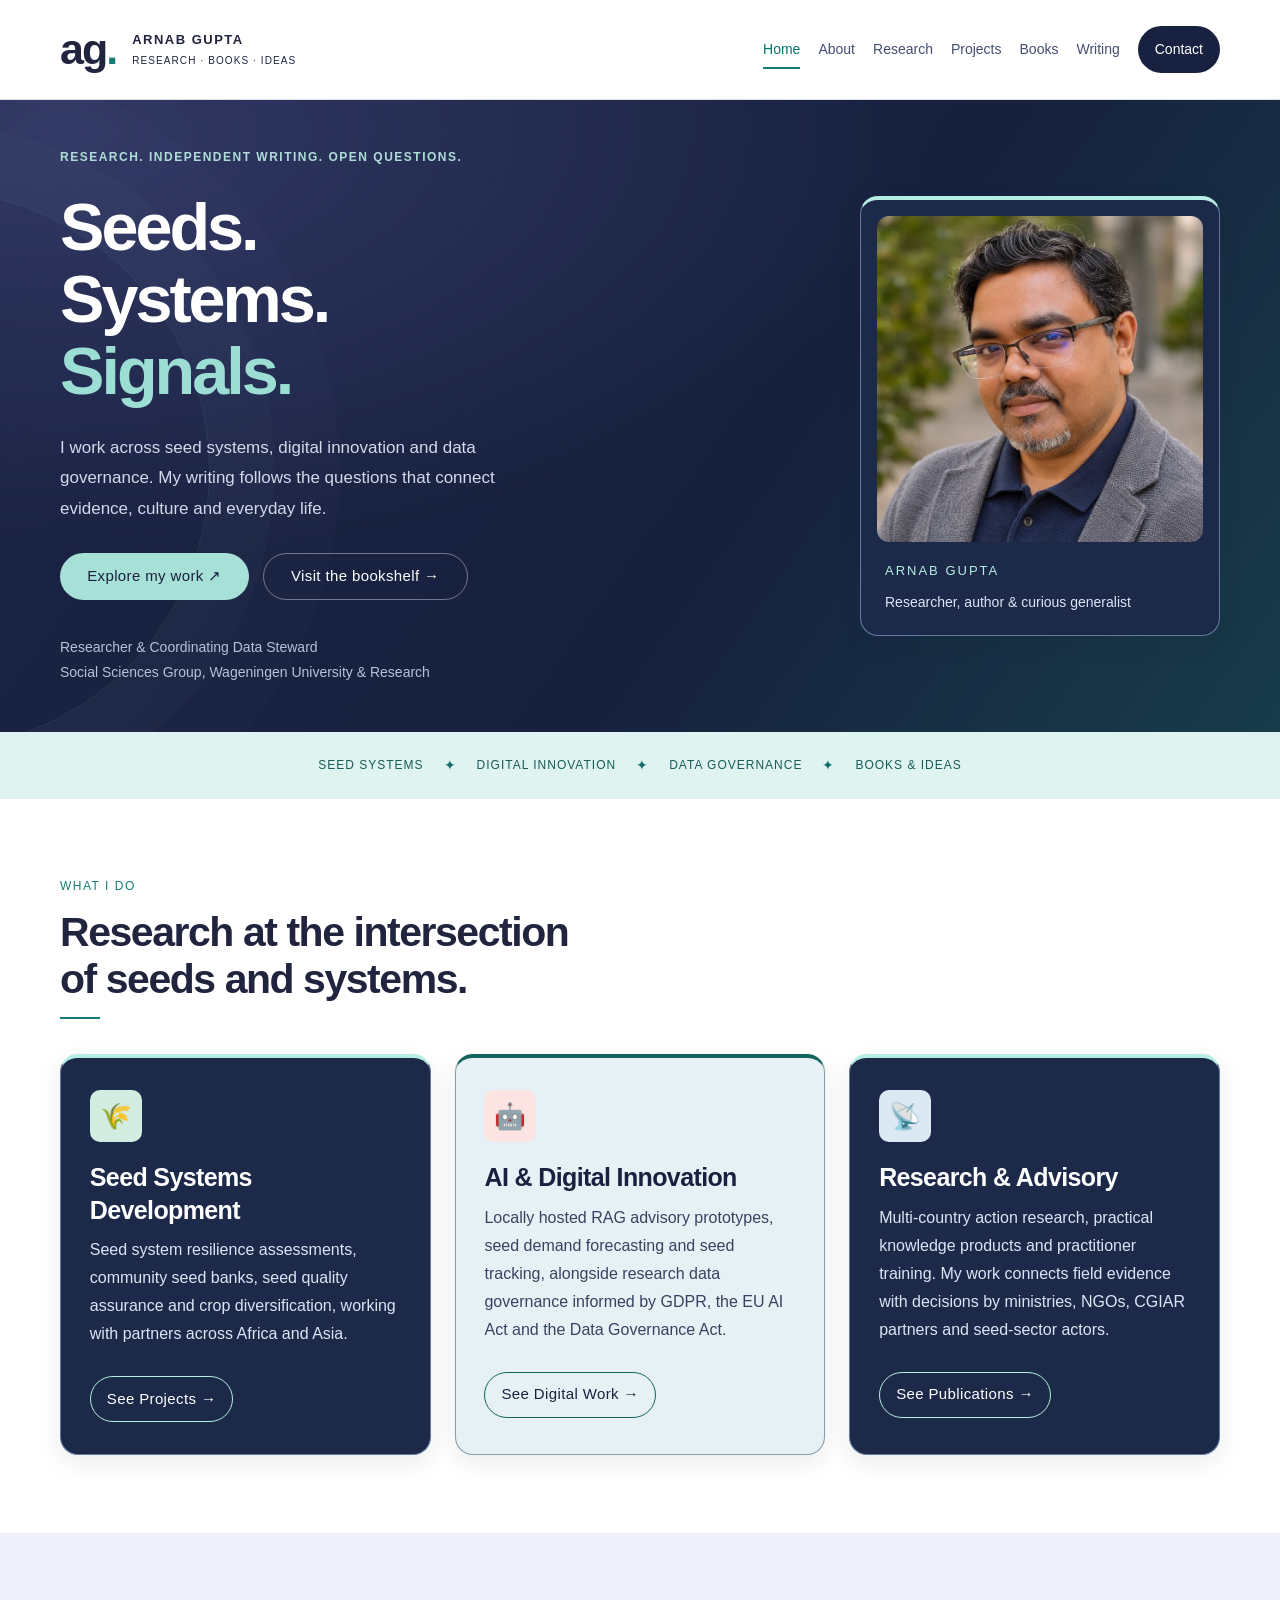
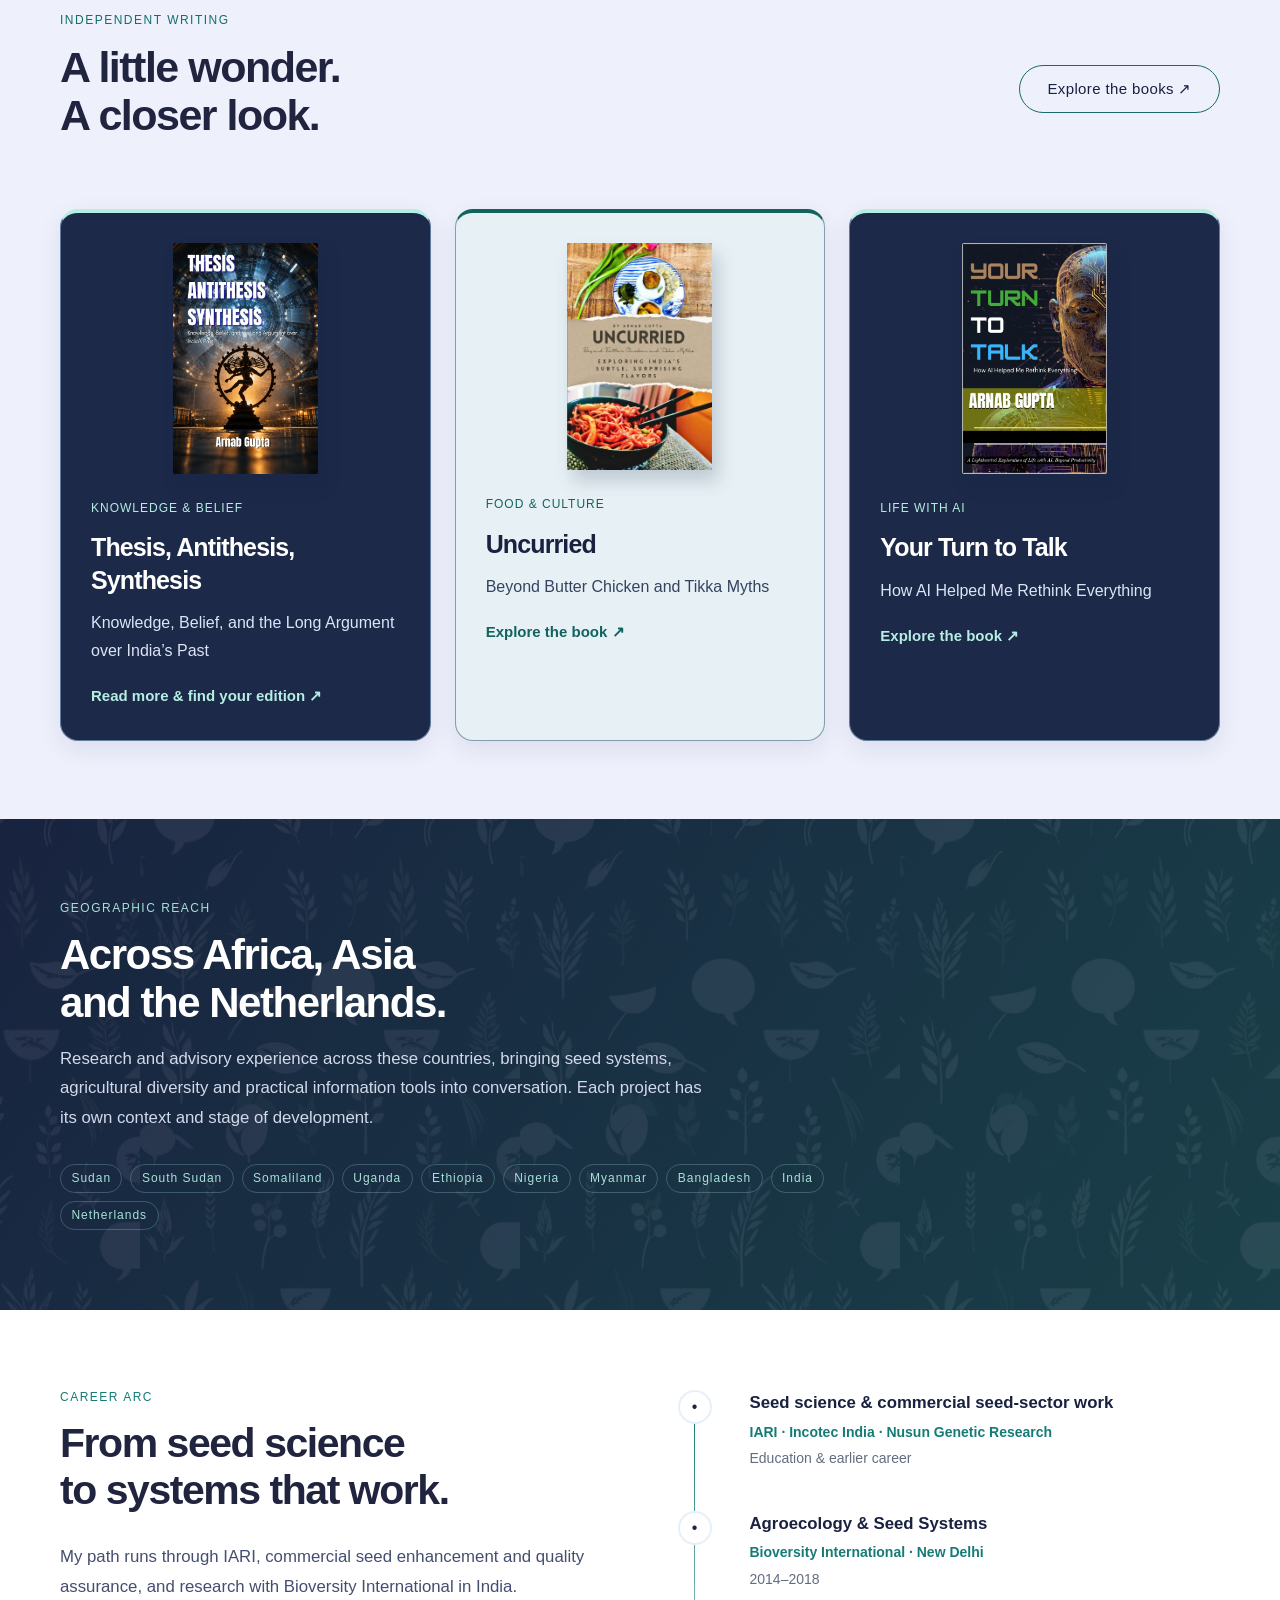
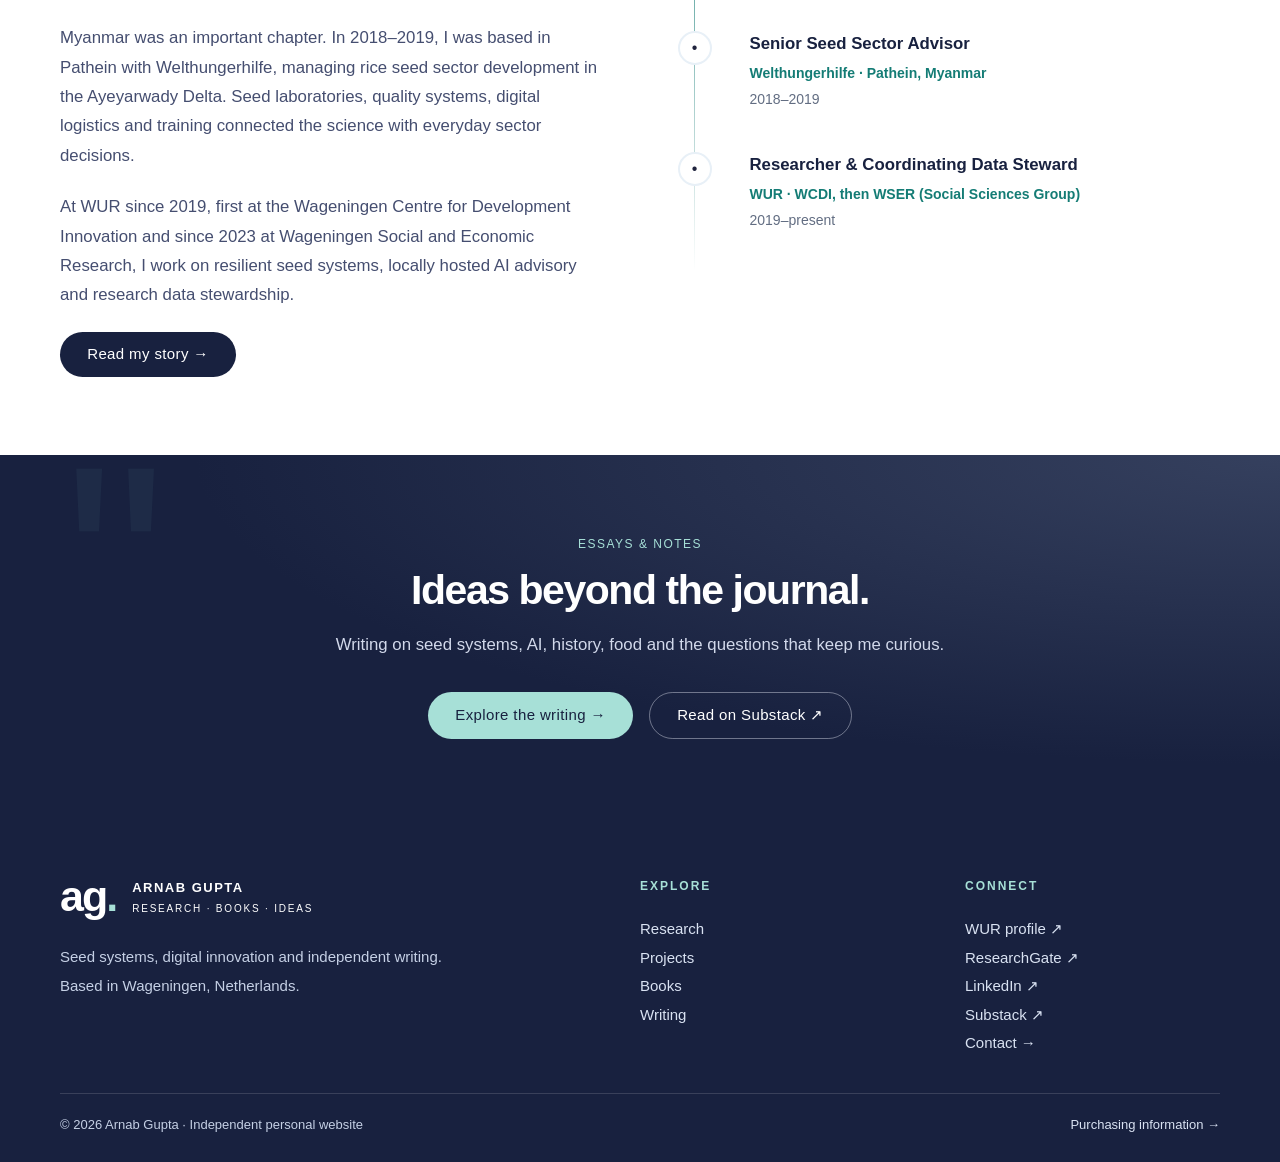
==== commit 673a3c9c: "SEO improvements and accuracy update across the site Search optimisation - Keyword-bearing page titl" ====
--- a/index.html
+++ b/index.html
@@ -1,7 +1,17 @@
-<!doctype html><html lang="en"><head><meta charset="utf-8"><meta name="viewport" content="width=device-width,initial-scale=1"><title>Arnab Gupta | Research, Books &amp; Ideas</title><meta name="description" content="Arnab Gupta: seed systems researcher, digital innovation advisor and author. Explore research, projects, books and independent writing."><meta name="theme-color" content="#18213f"><link rel="icon" href="assets/books/favicon.svg" type="image/svg+xml"><link rel="stylesheet" href="css/style.css?v=cv-2"><link rel="stylesheet" href="css/unified.css?v=cv-3"></head><body class="portfolio-page">
+<!doctype html><html lang="en"><head><meta charset="utf-8"><meta name="viewport" content="width=device-width,initial-scale=1"><title>Arnab Gupta | Seed Systems, Digital Agriculture &amp; Data Governance</title><meta name="description" content="Arnab Gupta is a researcher and Coordinating Data Steward at Wageningen University &amp; Research, working on seed systems, digital agriculture and responsible data use.">
+<link rel="canonical" href="https://arnabgupta.nl/">
+<meta property="og:type" content="website">
+<meta property="og:site_name" content="Arnab Gupta">
+<meta property="og:title" content="Arnab Gupta | Seed Systems, Digital Agriculture &amp; Data Governance">
+<meta property="og:description" content="Arnab Gupta is a researcher and Coordinating Data Steward at Wageningen University &amp; Research, working on seed systems, digital agriculture and responsible data use.">
+<meta property="og:url" content="https://arnabgupta.nl/">
+<meta property="og:image" content="https://arnabgupta.nl/assets/photos/arnab-gupta-share.jpg">
+<meta name="twitter:card" content="summary_large_image">
+<meta name="author" content="Arnab Gupta">
+<script type="application/ld+json">{"@context":"https://schema.org","@graph":[{"@type":"WebSite","@id":"https://arnabgupta.nl/#website","url":"https://arnabgupta.nl/","name":"Arnab Gupta","publisher":{"@id":"https://arnabgupta.nl/#person"}},{"@type":"Person","@id":"https://arnabgupta.nl/#person","name":"Arnab Gupta","honorificSuffix":"PhD","url":"https://arnabgupta.nl/","image":"https://arnabgupta.nl/assets/photos/arnab-gupta-home.jpg","jobTitle":"Researcher and Coordinating Data Steward","worksFor":{"@type":"Organization","name":"Wageningen University & Research","url":"https://www.wur.nl/","department":{"@type":"Organization","name":"Wageningen Social and Economic Research"}},"alumniOf":[{"@type":"CollegeOrUniversity","name":"Indian Agricultural Research Institute (IARI)"},{"@type":"CollegeOrUniversity","name":"Bidhan Chandra Krishi Viswavidyalaya (BCKV)"}],"knowsAbout":["Seed systems","Seed system resilience","Community seed banks","Seed quality assurance","Digital agriculture","Locally hosted AI and retrieval-augmented generation","Research data management","Data governance"],"knowsLanguage":["English","Bengali","Hindi","Dutch"],"address":{"@type":"PostalAddress","addressLocality":"Wageningen","addressCountry":"NL"},"sameAs":["https://www.wur.nl/en/persons/arnab-gupta","https://www.researchgate.net/profile/Arnab-Gupta-2","https://www.linkedin.com/in/arnab-gupta-4198271b","https://arnabgupta9.substack.com"]}]}</script><meta name="theme-color" content="#18213f"><link rel="icon" href="assets/books/favicon.svg" type="image/svg+xml"><link rel="stylesheet" href="css/style.css?v=cv-2"><link rel="stylesheet" href="css/unified.css?v=cv-3"></head><body class="portfolio-page">
 <a class="skip" href="#main">Skip to content</a>
 <header class="header site-header"><a class="brand" href="./index.html" aria-label="Arnab Gupta home"><span class="monogram">ag<span>.</span></span><span>ARNAB GUPTA<small>RESEARCH · BOOKS · IDEAS</small></span></a><button class="menu-toggle" aria-label="Open navigation" aria-expanded="false" aria-controls="navigation">Menu <span aria-hidden="true">☰</span></button><nav id="navigation" aria-label="Main navigation"><a href="./index.html" aria-current="page">Home</a><a href="./pages/about.html">About</a><a href="./pages/research.html">Research</a><a href="./pages/projects.html">Projects</a><a href="./books/">Books</a><a href="./pages/writing.html">Writing</a><a href="./pages/contact.html" class="nav-shop">Contact</a></nav></header><noscript><style>.site-header.header{height:auto;min-height:85px;flex-wrap:wrap;padding-top:16px;padding-bottom:16px}.site-header #navigation{display:flex;position:static;padding:8px 0;box-shadow:none;width:100%;gap:18px;flex-wrap:wrap}.site-header .menu-toggle{display:none}</style></noscript>
-<main id="main"><section class="home-hero"><div class="wrap home-grid"><div class="home-copy fade-up"><p class="eyebrow">RESEARCH. INDEPENDENT WRITING. OPEN QUESTIONS.</p><h1>Seeds.<br>Systems.<br><span>Signals.</span></h1><p class="home-lead">I work across seed systems, digital innovation and data governance. My writing follows the questions that connect evidence, culture and everyday life.</p><div class="home-actions"><a class="btn btn-mint" href="pages/projects.html">Explore my work ↗</a><a class="btn btn-wh" href="books/">Visit the bookshelf →</a></div><p class="home-note">Researcher · Agrifood Information Systems &amp; Data Steward<br>Wageningen Social and Economic Research (WSER)</p></div><figure class="home-portrait fade-up"><img src="assets/photos/arnab-gupta-home.jpg" alt="Portrait of Arnab Gupta" width="760" height="760" fetchpriority="high" decoding="async"><figcaption><span>ARNAB GUPTA</span>Researcher, author &amp; curious generalist</figcaption></figure></div></section>
+<main id="main"><section class="home-hero"><div class="wrap home-grid"><div class="home-copy fade-up"><p class="eyebrow">RESEARCH. INDEPENDENT WRITING. OPEN QUESTIONS.</p><h1>Seeds.<br>Systems.<br><span>Signals.</span></h1><p class="home-lead">I work across seed systems, digital innovation and data governance. My writing follows the questions that connect evidence, culture and everyday life.</p><div class="home-actions"><a class="btn btn-mint" href="pages/projects.html">Explore my work ↗</a><a class="btn btn-wh" href="books/">Visit the bookshelf →</a></div><p class="home-note">Researcher &amp; Coordinating Data Steward<br>Social Sciences Group, Wageningen University &amp; Research</p></div><figure class="home-portrait fade-up"><img src="assets/photos/arnab-gupta-home.jpg" alt="Portrait of Arnab Gupta" width="760" height="760" fetchpriority="high" decoding="async"><figcaption><span>ARNAB GUPTA</span>Researcher, author &amp; curious generalist</figcaption></figure></div></section>
 <div class="home-ribbon"><span>SEED SYSTEMS</span><i aria-hidden="true">✦</i><span>DIGITAL INNOVATION</span><i aria-hidden="true">✦</i><span>DATA GOVERNANCE</span><i aria-hidden="true">✦</i><span>BOOKS &amp; IDEAS</span></div>
 
 <section class="sec do-section">
@@ -35,7 +45,7 @@
 
 <section class="sec home-books"><div class="wrap"><div class="section-top"><div><span class="label">INDEPENDENT WRITING</span><h2>A little wonder.<br>A closer look.</h2></div><a class="btn btn-ol" href="books/">Explore the books ↗</a></div><div class="home-book-grid">
 <a class="home-book-card fade-up" href="books/#books"><div class="home-cover"><img src="assets/books/thesis-cover.jpg" alt="Thesis, Antithesis, Synthesis book cover" width="1248" height="1992" loading="lazy" decoding="async"></div><div><span class="label">KNOWLEDGE &amp; BELIEF</span><h3>Thesis, Antithesis, Synthesis</h3><p>Knowledge, Belief, and the Long Argument over India’s Past</p><span class="card-link">Read more &amp; find your edition ↗</span></div></a>
-<a class="home-book-card fade-up" href="books/#uncurried"><div class="home-cover home-cover-spread"><img src="assets/books/uncurried-wrap.webp" alt="Front cover of Uncurried" width="2000" height="1483" loading="lazy" decoding="async"></div><div><span class="label">FOOD &amp; CULTURE</span><h3>Uncurried</h3><p>Beyond Butter Chicken and Tikka Myths</p><span class="card-link">Explore the book ↗</span></div></a>
+<a class="home-book-card fade-up" href="books/#uncurried"><div class="home-cover home-cover-spread"><img src="assets/books/uncurried-wrap.webp" alt="Front cover of Uncurried" width="1400" height="1038" loading="lazy" decoding="async"></div><div><span class="label">FOOD &amp; CULTURE</span><h3>Uncurried</h3><p>Beyond Butter Chicken and Tikka Myths</p><span class="card-link">Explore the book ↗</span></div></a>
 <a class="home-book-card fade-up" href="books/#your-turn-to-talk"><div class="home-cover"><img src="assets/books/your-turn-to-talk.webp" alt="Your Turn to Talk book cover" width="943" height="1500" loading="lazy" decoding="async"></div><div><span class="label">LIFE WITH AI</span><h3>Your Turn to Talk</h3><p>How AI Helped Me Rethink Everything</p><span class="card-link">Explore the book ↗</span></div></a>
 </div></div></section>
 
@@ -51,7 +61,7 @@
           <span class="geo-country">Sudan</span><span class="geo-country">South Sudan</span>
           <span class="geo-country">Somaliland</span><span class="geo-country">Uganda</span>
           <span class="geo-country">Ethiopia</span><span class="geo-country">Nigeria</span>
-          <span class="geo-country">Myanmar</span>
+          <span class="geo-country">Myanmar</span><span class="geo-country">Bangladesh</span>
           <span class="geo-country">India</span>
           <span class="geo-country">Netherlands</span>
         </div>
@@ -63,9 +73,9 @@
 
 
 
-<section class="sec"><div class="wrap content-split"><div><span class="label">Career arc</span><h2>From seed science<br>to systems that work.</h2><p>My path runs through IARI, commercial seed enhancement and quality assurance, and research with Bioversity International in India.</p><p>Myanmar was an important chapter. In 2018–2019, I was based in Pathein with Welthungerhilfe, managing rice seed sector development in the Ayeyarwady Delta. Seed laboratories, quality systems, digital logistics and training connected the science with everyday sector decisions.</p><p>At WUR since 2019, I work on agrifood information systems, data stewardship, locally hosted AI advisory and resilient seed systems.</p><a class="btn btn-dk" href="pages/about.html">Read my story →</a></div><div class="tl"><div class="tl-item"><div class="tl-dot" aria-hidden="true">•</div><div class="tl-body"><h4>Seed science &amp; commercial seed-sector work</h4><div class="tl-org">IARI · Incotec India · Nusun Genetic Research</div><div class="tl-period">Education &amp; earlier career</div><p></p></div></div><div class="tl-item"><div class="tl-dot" aria-hidden="true">•</div><div class="tl-body"><h4>Agroecology &amp; Seed Systems</h4><div class="tl-org">Bioversity International · New Delhi</div><div class="tl-period">2014–2018</div><p></p></div></div><div class="tl-item"><div class="tl-dot" aria-hidden="true">•</div><div class="tl-body"><h4>Senior Seed Sector Advisor</h4><div class="tl-org">Welthungerhilfe · Pathein, Myanmar</div><div class="tl-period">2018–2019</div><p></p></div></div><div class="tl-item"><div class="tl-dot" aria-hidden="true">•</div><div class="tl-body"><h4>Researcher &amp; Data Steward</h4><div class="tl-org">WUR · Wageningen Social and Economic Research</div><div class="tl-period">2019–present</div><p></p></div></div></div></div></section>
+<section class="sec"><div class="wrap content-split"><div><span class="label">Career arc</span><h2>From seed science<br>to systems that work.</h2><p>My path runs through IARI, commercial seed enhancement and quality assurance, and research with Bioversity International in India.</p><p>Myanmar was an important chapter. In 2018–2019, I was based in Pathein with Welthungerhilfe, managing rice seed sector development in the Ayeyarwady Delta. Seed laboratories, quality systems, digital logistics and training connected the science with everyday sector decisions.</p><p>At WUR since 2019, first at the Wageningen Centre for Development Innovation and since 2023 at Wageningen Social and Economic Research, I work on resilient seed systems, locally hosted AI advisory and research data stewardship.</p><a class="btn btn-dk" href="pages/about.html">Read my story →</a></div><div class="tl"><div class="tl-item"><div class="tl-dot" aria-hidden="true">•</div><div class="tl-body"><h4>Seed science &amp; commercial seed-sector work</h4><div class="tl-org">IARI · Incotec India · Nusun Genetic Research</div><div class="tl-period">Education &amp; earlier career</div><p></p></div></div><div class="tl-item"><div class="tl-dot" aria-hidden="true">•</div><div class="tl-body"><h4>Agroecology &amp; Seed Systems</h4><div class="tl-org">Bioversity International · New Delhi</div><div class="tl-period">2014–2018</div><p></p></div></div><div class="tl-item"><div class="tl-dot" aria-hidden="true">•</div><div class="tl-body"><h4>Senior Seed Sector Advisor</h4><div class="tl-org">Welthungerhilfe · Pathein, Myanmar</div><div class="tl-period">2018–2019</div><p></p></div></div><div class="tl-item"><div class="tl-dot" aria-hidden="true">•</div><div class="tl-body"><h4>Researcher &amp; Coordinating Data Steward</h4><div class="tl-org">WUR · WCDI, then WSER (Social Sciences Group)</div><div class="tl-period">2019–present</div><p></p></div></div></div></div></section>
 
 
 <section class="writing-band"><div class="wrap"><span class="label">ESSAYS &amp; NOTES</span><h2>Ideas beyond the journal.</h2><p>Writing on seed systems, AI, history, food and the questions that keep me curious.</p><div class="btns"><a class="btn btn-mint" href="pages/writing.html">Explore the writing →</a><a class="btn btn-wh" href="https://arnabgupta9.substack.com" target="_blank" rel="noopener noreferrer">Read on Substack ↗</a></div></div></section></main>
-<footer class="site-footer"><div class="wrap footer-grid"><div><a class="brand" href="./index.html"><span class="monogram">ag<span>.</span></span><span>ARNAB GUPTA<small>RESEARCH · BOOKS · IDEAS</small></span></a><p>Seed systems, digital innovation and independent writing.<br>Based in Wageningen, Netherlands.</p></div><div><p class="eyebrow">EXPLORE</p><a href="./pages/research.html">Research</a><a href="./pages/projects.html">Projects</a><a href="./books/">Books</a><a href="./pages/writing.html">Writing</a></div><div><p class="eyebrow">CONNECT</p><a href="https://www.wur.nl/en/persons/arnab-gupta" target="_blank" rel="noopener noreferrer">WUR profile ↗</a><a href="https://www.researchgate.net/profile/Arnab-Gupta-2" target="_blank" rel="noopener noreferrer">ResearchGate ↗</a><a href="https://arnabgupta9.substack.com" target="_blank" rel="noopener noreferrer">Substack ↗</a><a href="./pages/contact.html">Contact →</a></div></div><div class="wrap footer-bottom"><p>© <span id="year">2026</span> Arnab Gupta · Independent personal website</p><a href="./books/#practical">Purchasing information →</a></div></footer>
+<footer class="site-footer"><div class="wrap footer-grid"><div><a class="brand" href="./index.html"><span class="monogram">ag<span>.</span></span><span>ARNAB GUPTA<small>RESEARCH · BOOKS · IDEAS</small></span></a><p>Seed systems, digital innovation and independent writing.<br>Based in Wageningen, Netherlands.</p></div><div><p class="eyebrow">EXPLORE</p><a href="./pages/research.html">Research</a><a href="./pages/projects.html">Projects</a><a href="./books/">Books</a><a href="./pages/writing.html">Writing</a></div><div><p class="eyebrow">CONNECT</p><a href="https://www.wur.nl/en/persons/arnab-gupta" target="_blank" rel="noopener noreferrer">WUR profile ↗</a><a href="https://www.researchgate.net/profile/Arnab-Gupta-2" target="_blank" rel="noopener noreferrer">ResearchGate ↗</a><a href="https://www.linkedin.com/in/arnab-gupta-4198271b" target="_blank" rel="noopener noreferrer">LinkedIn ↗</a><a href="https://arnabgupta9.substack.com" target="_blank" rel="noopener noreferrer">Substack ↗</a><a href="./pages/contact.html">Contact →</a></div></div><div class="wrap footer-bottom"><p>© <span id="year">2026</span> Arnab Gupta · Independent personal website</p><a href="./books/#practical">Purchasing information →</a></div></footer>
 <script src="js/components.js"></script><script src="js/main.js"></script></body></html>
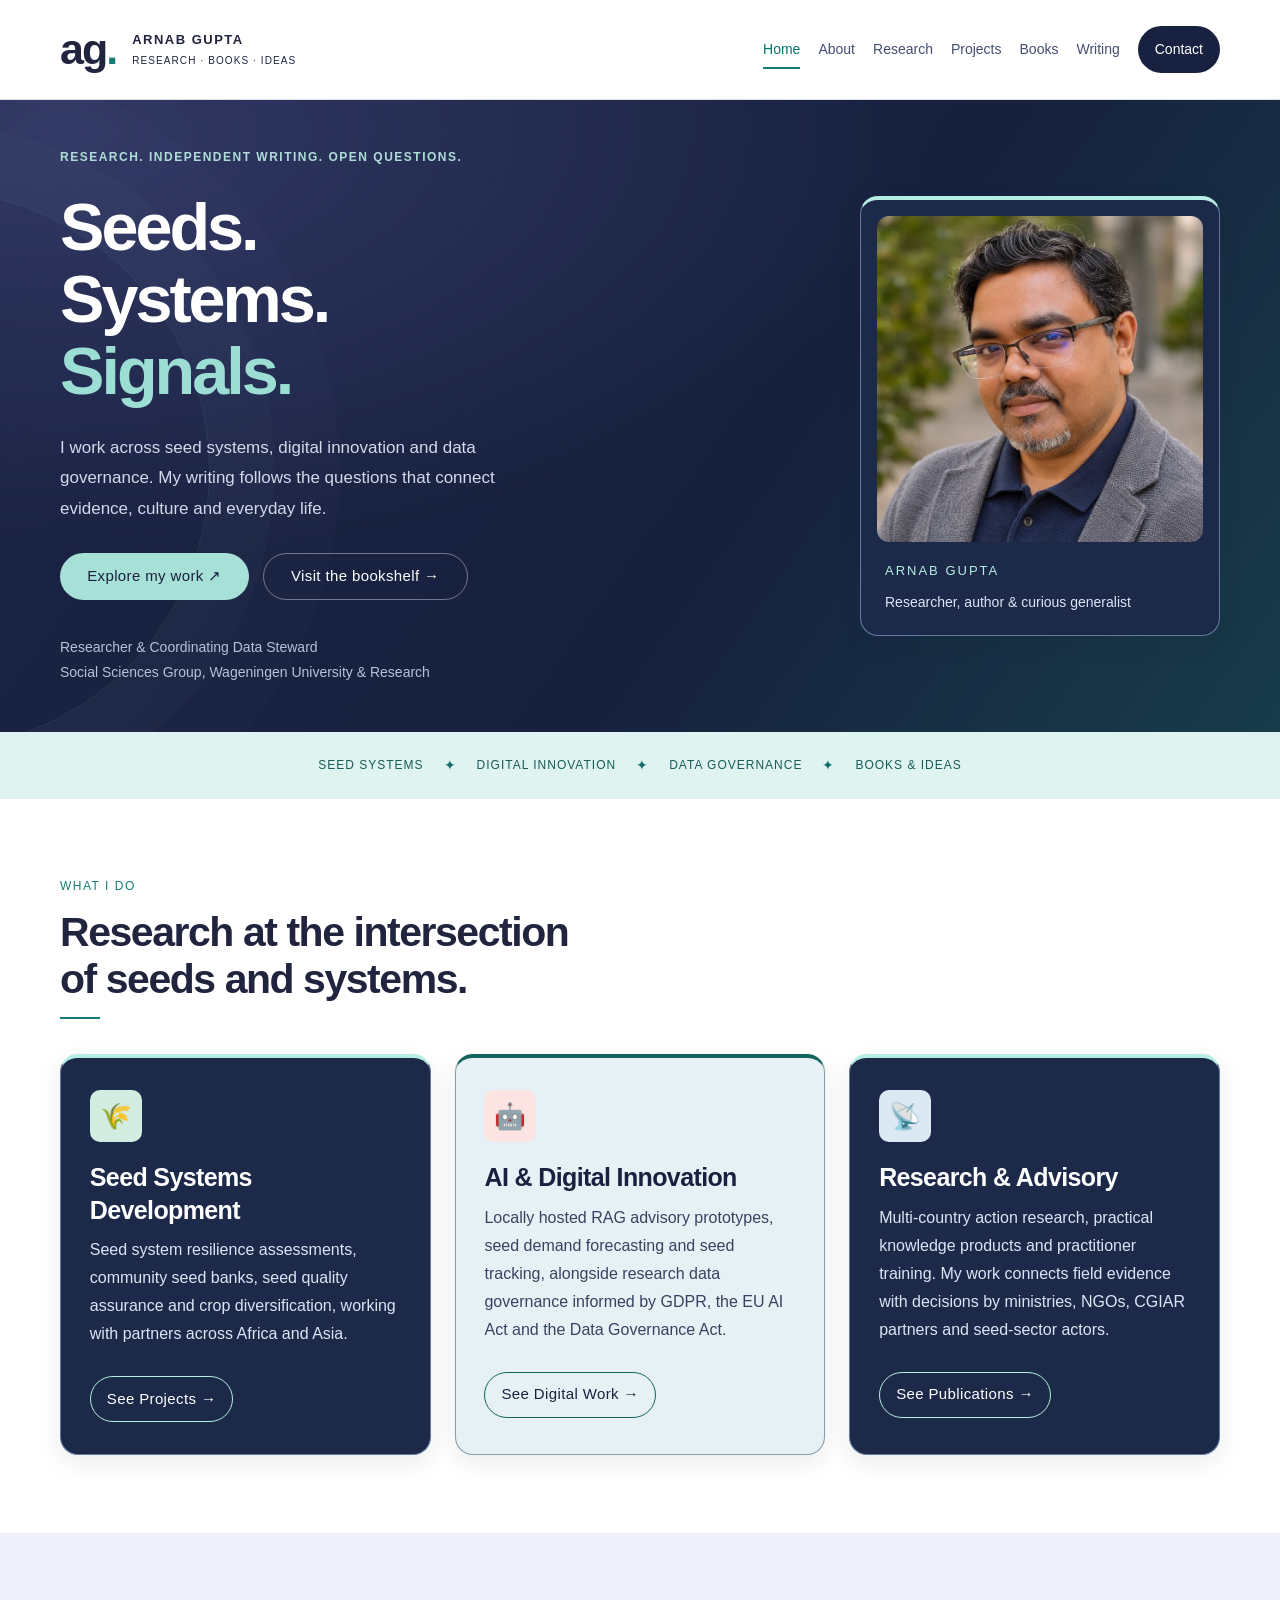
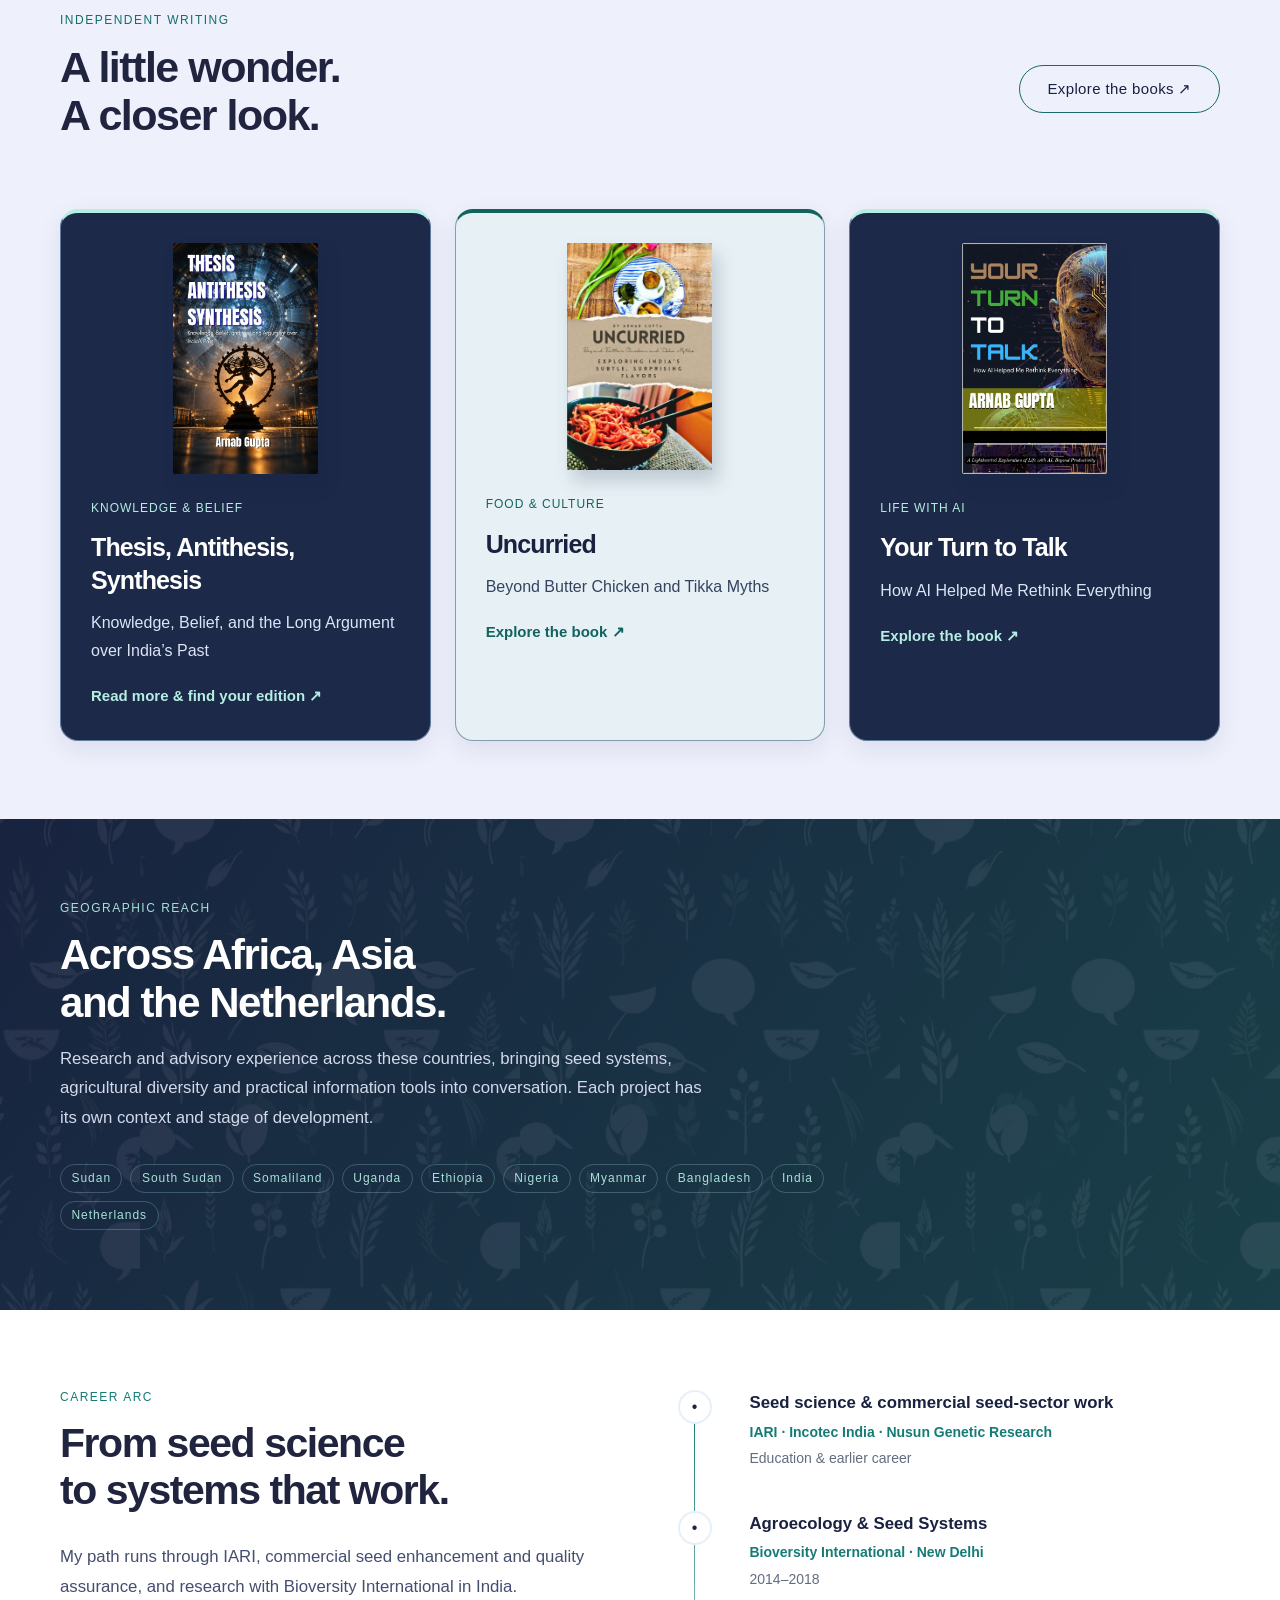
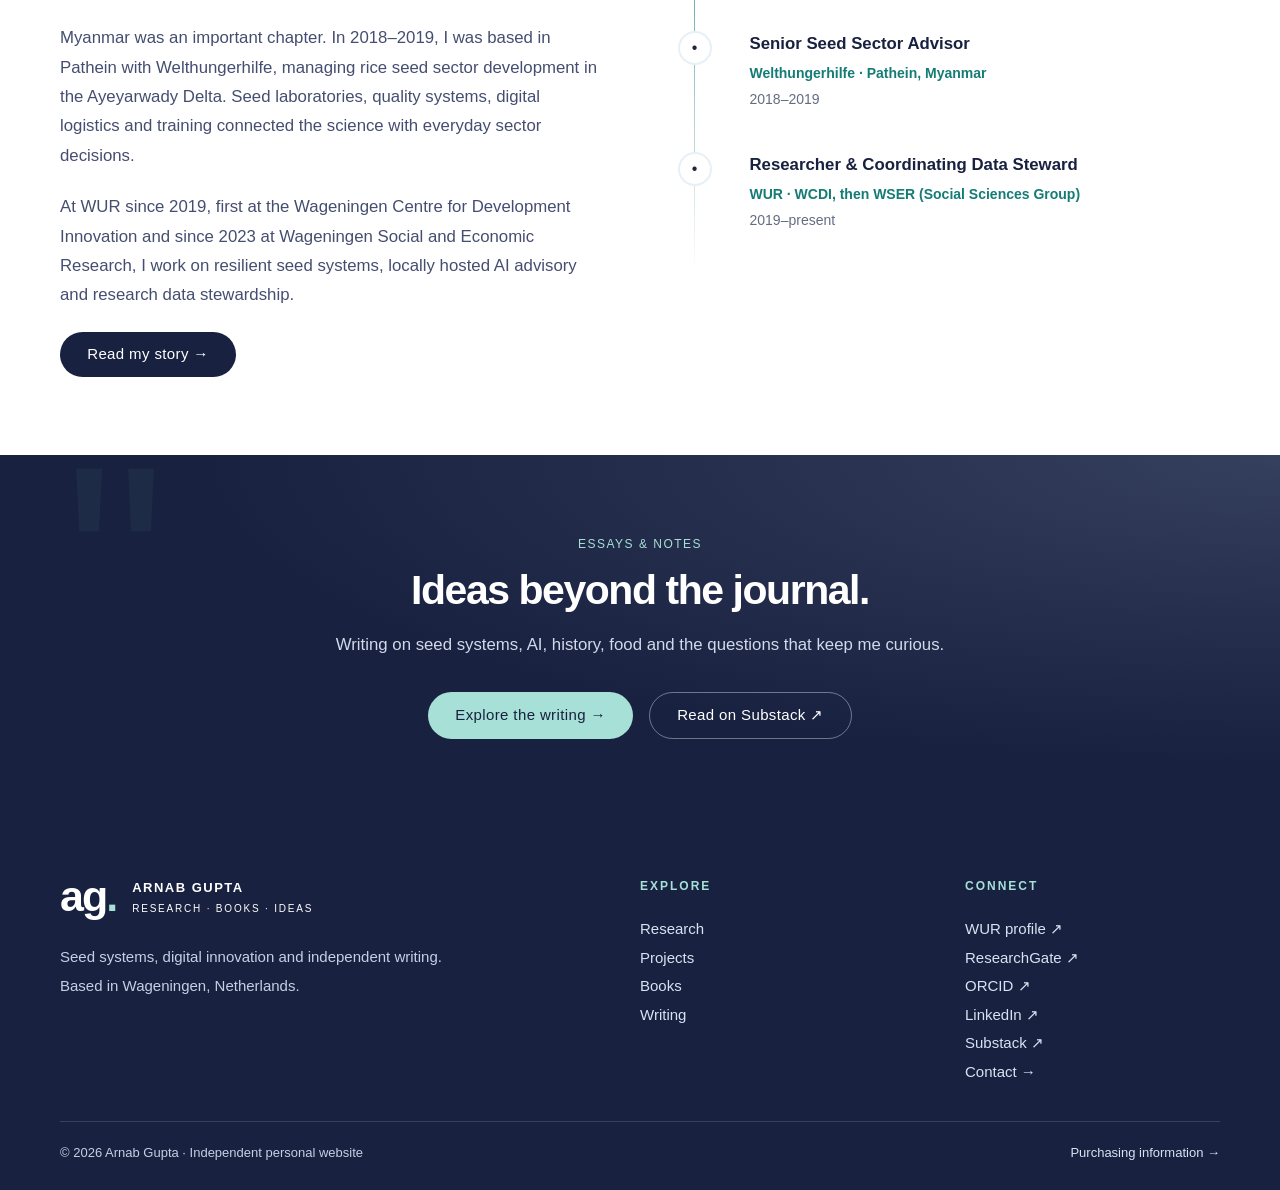
==== commit a28cb73b: "Add ORCID and clarify WCDI-to-WSER history - ORCID 0000-0002-5672-5735 in every footer, the About si" ====
--- a/index.html
+++ b/index.html
@@ -8,7 +8,7 @@
 <meta property="og:image" content="https://arnabgupta.nl/assets/photos/arnab-gupta-share.jpg">
 <meta name="twitter:card" content="summary_large_image">
 <meta name="author" content="Arnab Gupta">
-<script type="application/ld+json">{"@context":"https://schema.org","@graph":[{"@type":"WebSite","@id":"https://arnabgupta.nl/#website","url":"https://arnabgupta.nl/","name":"Arnab Gupta","publisher":{"@id":"https://arnabgupta.nl/#person"}},{"@type":"Person","@id":"https://arnabgupta.nl/#person","name":"Arnab Gupta","honorificSuffix":"PhD","url":"https://arnabgupta.nl/","image":"https://arnabgupta.nl/assets/photos/arnab-gupta-home.jpg","jobTitle":"Researcher and Coordinating Data Steward","worksFor":{"@type":"Organization","name":"Wageningen University & Research","url":"https://www.wur.nl/","department":{"@type":"Organization","name":"Wageningen Social and Economic Research"}},"alumniOf":[{"@type":"CollegeOrUniversity","name":"Indian Agricultural Research Institute (IARI)"},{"@type":"CollegeOrUniversity","name":"Bidhan Chandra Krishi Viswavidyalaya (BCKV)"}],"knowsAbout":["Seed systems","Seed system resilience","Community seed banks","Seed quality assurance","Digital agriculture","Locally hosted AI and retrieval-augmented generation","Research data management","Data governance"],"knowsLanguage":["English","Bengali","Hindi","Dutch"],"address":{"@type":"PostalAddress","addressLocality":"Wageningen","addressCountry":"NL"},"sameAs":["https://www.wur.nl/en/persons/arnab-gupta","https://www.researchgate.net/profile/Arnab-Gupta-2","https://www.linkedin.com/in/arnab-gupta-4198271b","https://arnabgupta9.substack.com"]}]}</script><meta name="theme-color" content="#18213f"><link rel="icon" href="assets/books/favicon.svg" type="image/svg+xml"><link rel="stylesheet" href="css/style.css?v=cv-2"><link rel="stylesheet" href="css/unified.css?v=cv-3"></head><body class="portfolio-page">
+<script type="application/ld+json">{"@context":"https://schema.org","@graph":[{"@type":"WebSite","@id":"https://arnabgupta.nl/#website","url":"https://arnabgupta.nl/","name":"Arnab Gupta","publisher":{"@id":"https://arnabgupta.nl/#person"}},{"@type":"Person","@id":"https://arnabgupta.nl/#person","name":"Arnab Gupta","honorificSuffix":"PhD","url":"https://arnabgupta.nl/","image":"https://arnabgupta.nl/assets/photos/arnab-gupta-home.jpg","jobTitle":"Researcher and Coordinating Data Steward","worksFor":{"@type":"Organization","name":"Wageningen University & Research","url":"https://www.wur.nl/","department":{"@type":"Organization","name":"Wageningen Social and Economic Research"}},"alumniOf":[{"@type":"CollegeOrUniversity","name":"Indian Agricultural Research Institute (IARI)"},{"@type":"CollegeOrUniversity","name":"Bidhan Chandra Krishi Viswavidyalaya (BCKV)"}],"knowsAbout":["Seed systems","Seed system resilience","Community seed banks","Seed quality assurance","Digital agriculture","Locally hosted AI and retrieval-augmented generation","Research data management","Data governance"],"knowsLanguage":["English","Bengali","Hindi","Dutch"],"address":{"@type":"PostalAddress","addressLocality":"Wageningen","addressCountry":"NL"},"sameAs":["https://www.wur.nl/en/persons/arnab-gupta","https://www.researchgate.net/profile/Arnab-Gupta-2","https://orcid.org/0000-0002-5672-5735","https://www.linkedin.com/in/arnab-gupta-4198271b","https://arnabgupta9.substack.com"]}]}</script><meta name="theme-color" content="#18213f"><link rel="icon" href="assets/books/favicon.svg" type="image/svg+xml"><link rel="stylesheet" href="css/style.css?v=cv-2"><link rel="stylesheet" href="css/unified.css?v=cv-3"></head><body class="portfolio-page">
 <a class="skip" href="#main">Skip to content</a>
 <header class="header site-header"><a class="brand" href="./index.html" aria-label="Arnab Gupta home"><span class="monogram">ag<span>.</span></span><span>ARNAB GUPTA<small>RESEARCH · BOOKS · IDEAS</small></span></a><button class="menu-toggle" aria-label="Open navigation" aria-expanded="false" aria-controls="navigation">Menu <span aria-hidden="true">☰</span></button><nav id="navigation" aria-label="Main navigation"><a href="./index.html" aria-current="page">Home</a><a href="./pages/about.html">About</a><a href="./pages/research.html">Research</a><a href="./pages/projects.html">Projects</a><a href="./books/">Books</a><a href="./pages/writing.html">Writing</a><a href="./pages/contact.html" class="nav-shop">Contact</a></nav></header><noscript><style>.site-header.header{height:auto;min-height:85px;flex-wrap:wrap;padding-top:16px;padding-bottom:16px}.site-header #navigation{display:flex;position:static;padding:8px 0;box-shadow:none;width:100%;gap:18px;flex-wrap:wrap}.site-header .menu-toggle{display:none}</style></noscript>
 <main id="main"><section class="home-hero"><div class="wrap home-grid"><div class="home-copy fade-up"><p class="eyebrow">RESEARCH. INDEPENDENT WRITING. OPEN QUESTIONS.</p><h1>Seeds.<br>Systems.<br><span>Signals.</span></h1><p class="home-lead">I work across seed systems, digital innovation and data governance. My writing follows the questions that connect evidence, culture and everyday life.</p><div class="home-actions"><a class="btn btn-mint" href="pages/projects.html">Explore my work ↗</a><a class="btn btn-wh" href="books/">Visit the bookshelf →</a></div><p class="home-note">Researcher &amp; Coordinating Data Steward<br>Social Sciences Group, Wageningen University &amp; Research</p></div><figure class="home-portrait fade-up"><img src="assets/photos/arnab-gupta-home.jpg" alt="Portrait of Arnab Gupta" width="760" height="760" fetchpriority="high" decoding="async"><figcaption><span>ARNAB GUPTA</span>Researcher, author &amp; curious generalist</figcaption></figure></div></section>
@@ -77,5 +77,5 @@
 
 
 <section class="writing-band"><div class="wrap"><span class="label">ESSAYS &amp; NOTES</span><h2>Ideas beyond the journal.</h2><p>Writing on seed systems, AI, history, food and the questions that keep me curious.</p><div class="btns"><a class="btn btn-mint" href="pages/writing.html">Explore the writing →</a><a class="btn btn-wh" href="https://arnabgupta9.substack.com" target="_blank" rel="noopener noreferrer">Read on Substack ↗</a></div></div></section></main>
-<footer class="site-footer"><div class="wrap footer-grid"><div><a class="brand" href="./index.html"><span class="monogram">ag<span>.</span></span><span>ARNAB GUPTA<small>RESEARCH · BOOKS · IDEAS</small></span></a><p>Seed systems, digital innovation and independent writing.<br>Based in Wageningen, Netherlands.</p></div><div><p class="eyebrow">EXPLORE</p><a href="./pages/research.html">Research</a><a href="./pages/projects.html">Projects</a><a href="./books/">Books</a><a href="./pages/writing.html">Writing</a></div><div><p class="eyebrow">CONNECT</p><a href="https://www.wur.nl/en/persons/arnab-gupta" target="_blank" rel="noopener noreferrer">WUR profile ↗</a><a href="https://www.researchgate.net/profile/Arnab-Gupta-2" target="_blank" rel="noopener noreferrer">ResearchGate ↗</a><a href="https://www.linkedin.com/in/arnab-gupta-4198271b" target="_blank" rel="noopener noreferrer">LinkedIn ↗</a><a href="https://arnabgupta9.substack.com" target="_blank" rel="noopener noreferrer">Substack ↗</a><a href="./pages/contact.html">Contact →</a></div></div><div class="wrap footer-bottom"><p>© <span id="year">2026</span> Arnab Gupta · Independent personal website</p><a href="./books/#practical">Purchasing information →</a></div></footer>
+<footer class="site-footer"><div class="wrap footer-grid"><div><a class="brand" href="./index.html"><span class="monogram">ag<span>.</span></span><span>ARNAB GUPTA<small>RESEARCH · BOOKS · IDEAS</small></span></a><p>Seed systems, digital innovation and independent writing.<br>Based in Wageningen, Netherlands.</p></div><div><p class="eyebrow">EXPLORE</p><a href="./pages/research.html">Research</a><a href="./pages/projects.html">Projects</a><a href="./books/">Books</a><a href="./pages/writing.html">Writing</a></div><div><p class="eyebrow">CONNECT</p><a href="https://www.wur.nl/en/persons/arnab-gupta" target="_blank" rel="noopener noreferrer">WUR profile ↗</a><a href="https://www.researchgate.net/profile/Arnab-Gupta-2" target="_blank" rel="noopener noreferrer">ResearchGate ↗</a><a href="https://orcid.org/0000-0002-5672-5735" target="_blank" rel="noopener noreferrer">ORCID ↗</a><a href="https://www.linkedin.com/in/arnab-gupta-4198271b" target="_blank" rel="noopener noreferrer">LinkedIn ↗</a><a href="https://arnabgupta9.substack.com" target="_blank" rel="noopener noreferrer">Substack ↗</a><a href="./pages/contact.html">Contact →</a></div></div><div class="wrap footer-bottom"><p>© <span id="year">2026</span> Arnab Gupta · Independent personal website</p><a href="./books/#practical">Purchasing information →</a></div></footer>
 <script src="js/components.js"></script><script src="js/main.js"></script></body></html>
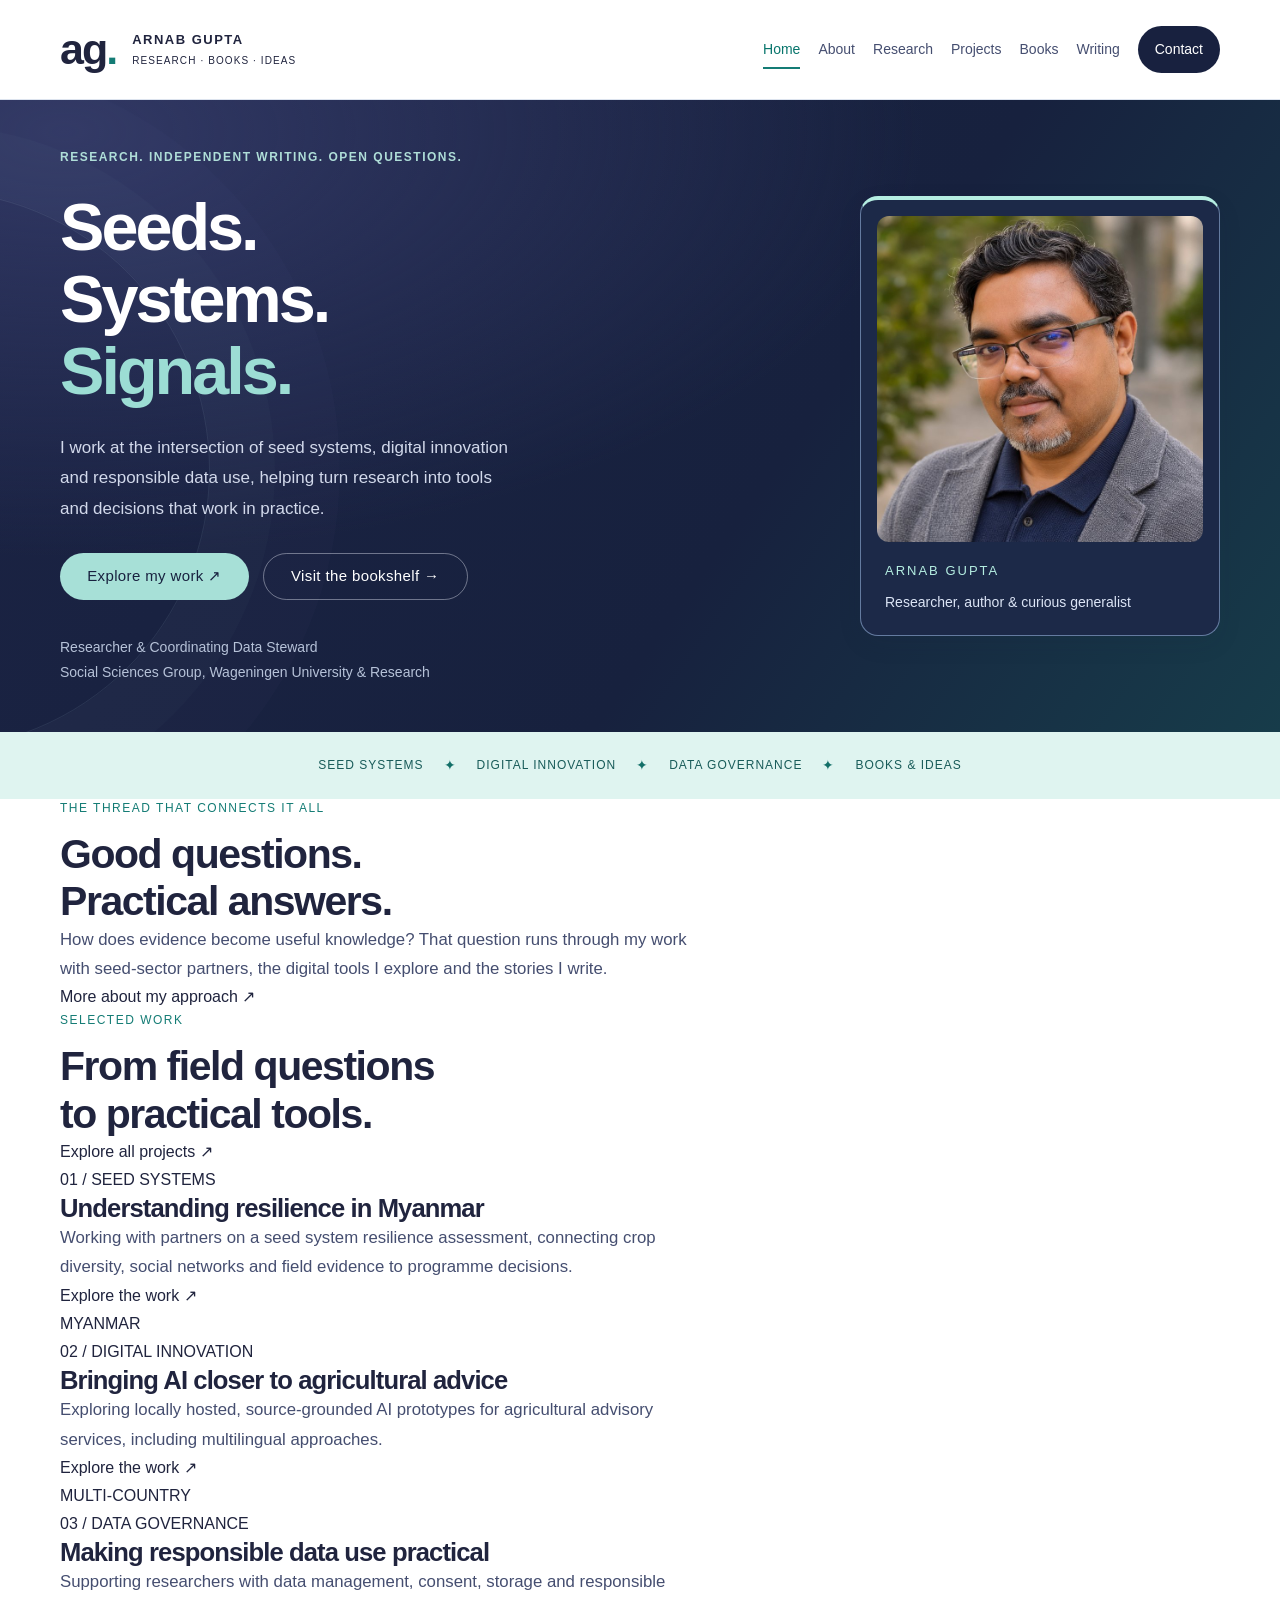
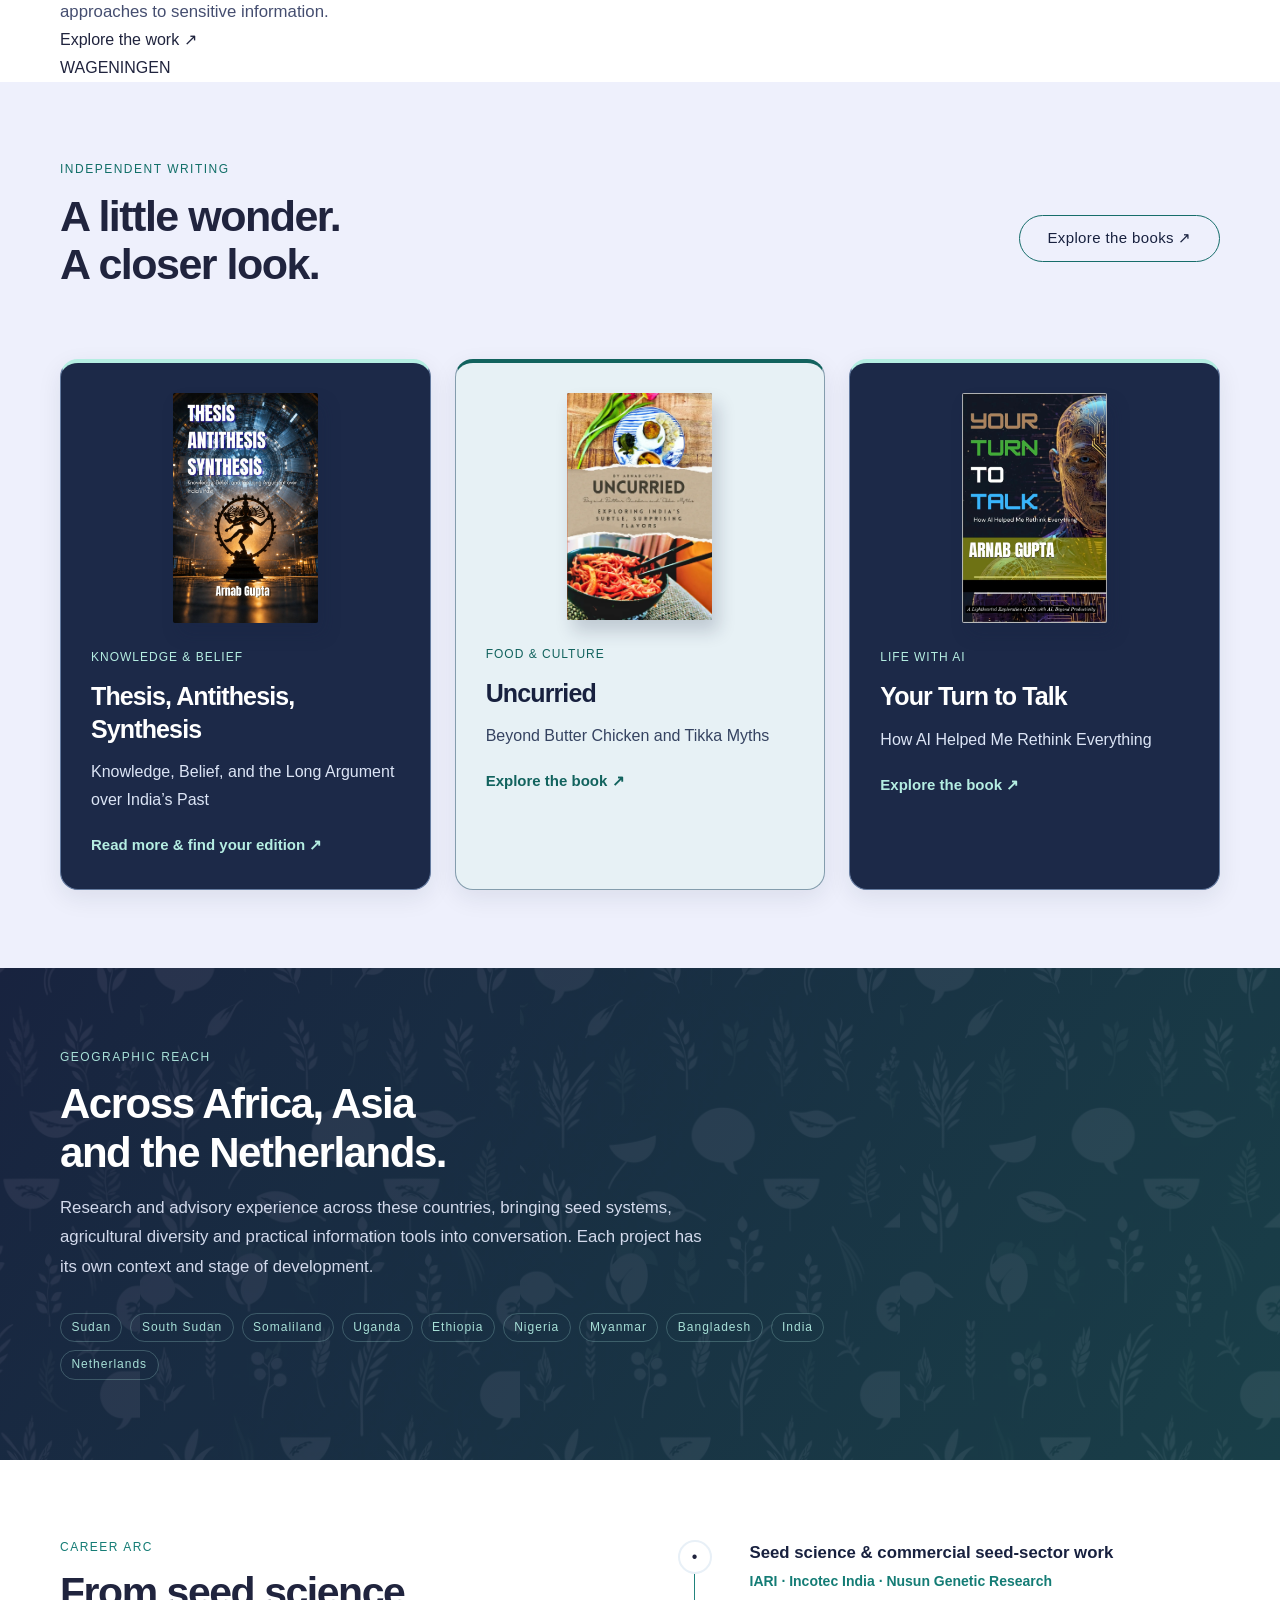
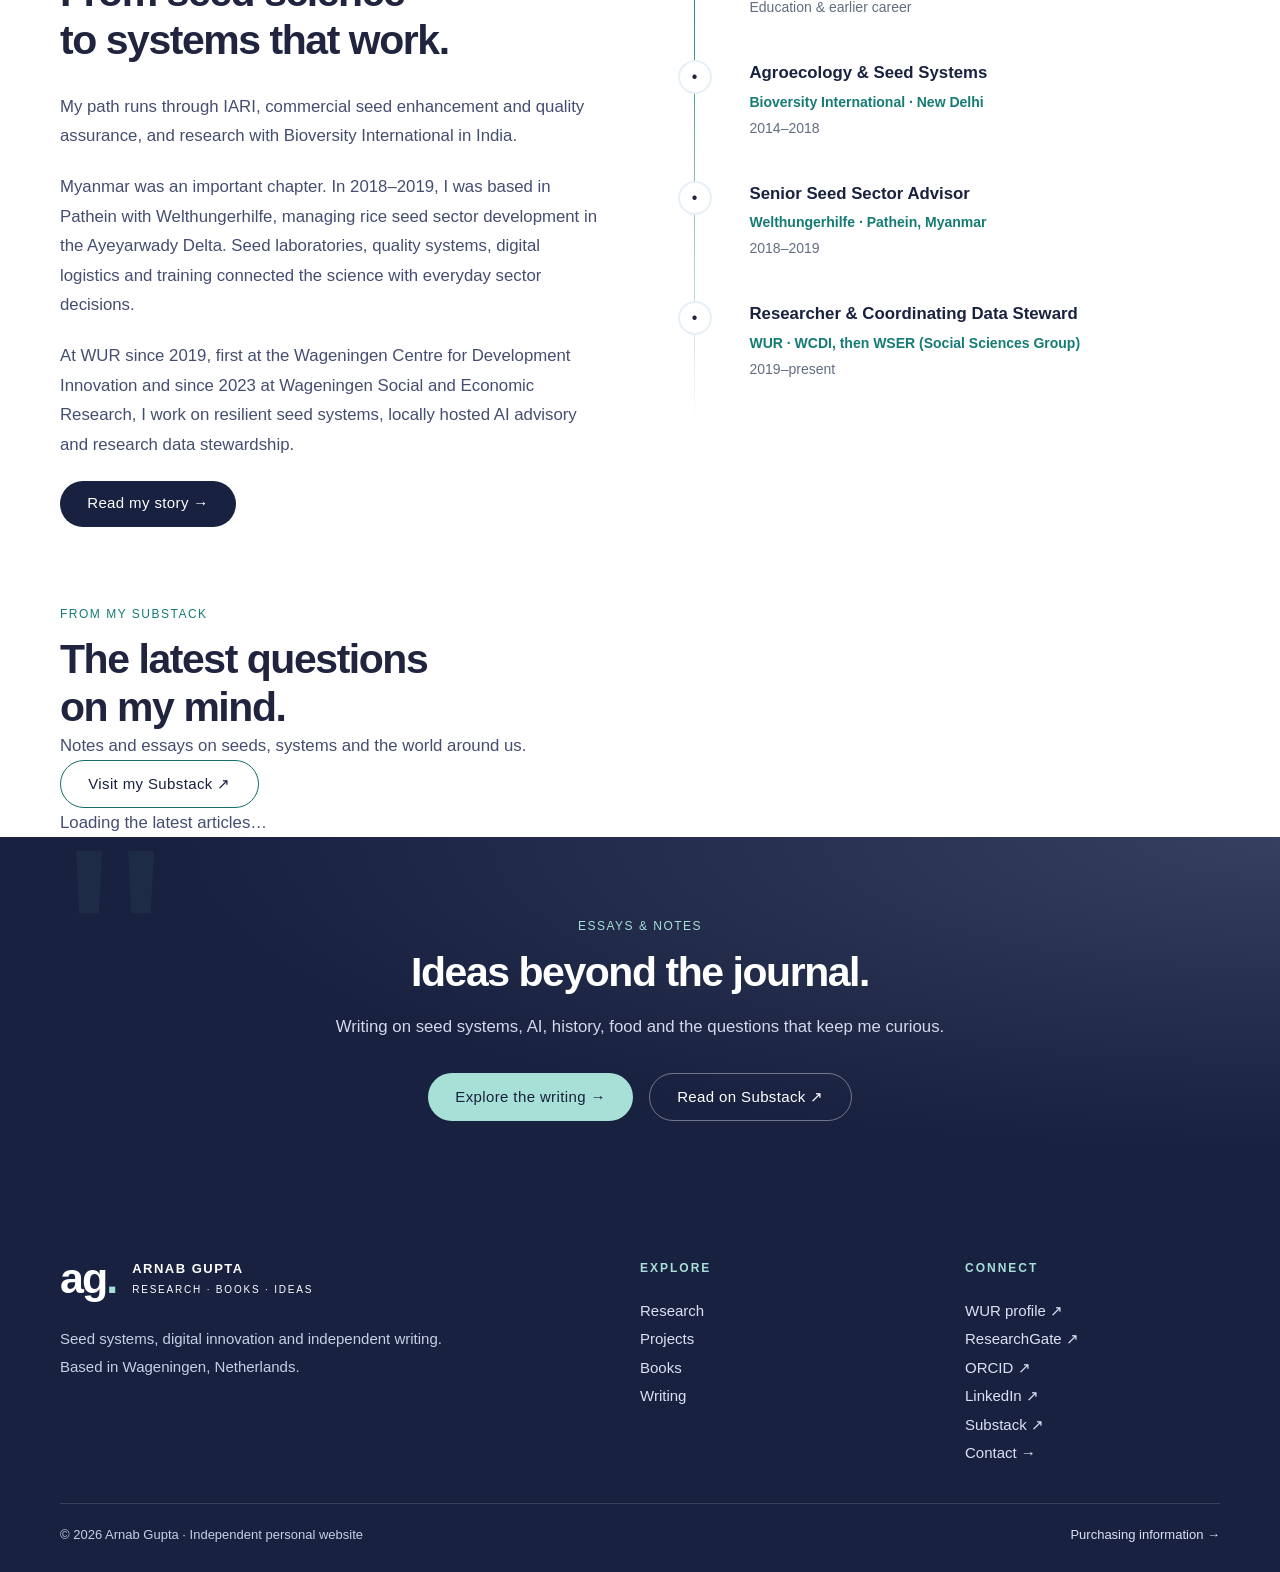
==== commit 903704e2: "Redesign homepage around selected work and writing" ====
--- a/index.html
+++ b/index.html
@@ -8,41 +8,19 @@
 <meta property="og:image" content="https://arnabgupta.nl/assets/photos/arnab-gupta-share.jpg">
 <meta name="twitter:card" content="summary_large_image">
 <meta name="author" content="Arnab Gupta">
-<script type="application/ld+json">{"@context":"https://schema.org","@graph":[{"@type":"WebSite","@id":"https://arnabgupta.nl/#website","url":"https://arnabgupta.nl/","name":"Arnab Gupta","publisher":{"@id":"https://arnabgupta.nl/#person"}},{"@type":"Person","@id":"https://arnabgupta.nl/#person","name":"Arnab Gupta","honorificSuffix":"PhD","url":"https://arnabgupta.nl/","image":"https://arnabgupta.nl/assets/photos/arnab-gupta-home.jpg","jobTitle":"Researcher and Coordinating Data Steward","worksFor":{"@type":"Organization","name":"Wageningen University & Research","url":"https://www.wur.nl/","department":{"@type":"Organization","name":"Wageningen Social and Economic Research"}},"alumniOf":[{"@type":"CollegeOrUniversity","name":"Indian Agricultural Research Institute (IARI)"},{"@type":"CollegeOrUniversity","name":"Bidhan Chandra Krishi Viswavidyalaya (BCKV)"}],"knowsAbout":["Seed systems","Seed system resilience","Community seed banks","Seed quality assurance","Digital agriculture","Locally hosted AI and retrieval-augmented generation","Research data management","Data governance"],"knowsLanguage":["English","Bengali","Hindi","Dutch"],"address":{"@type":"PostalAddress","addressLocality":"Wageningen","addressCountry":"NL"},"sameAs":["https://www.wur.nl/en/persons/arnab-gupta","https://www.researchgate.net/profile/Arnab-Gupta-2","https://orcid.org/0000-0002-5672-5735","https://www.linkedin.com/in/arnab-gupta-4198271b","https://arnabgupta9.substack.com"]}]}</script><meta name="theme-color" content="#18213f"><link rel="icon" href="assets/books/favicon.svg" type="image/svg+xml"><link rel="stylesheet" href="css/style.css?v=cv-2"><link rel="stylesheet" href="css/unified.css?v=cv-3"></head><body class="portfolio-page">
+<script type="application/ld+json">{"@context":"https://schema.org","@graph":[{"@type":"WebSite","@id":"https://arnabgupta.nl/#website","url":"https://arnabgupta.nl/","name":"Arnab Gupta","publisher":{"@id":"https://arnabgupta.nl/#person"}},{"@type":"Person","@id":"https://arnabgupta.nl/#person","name":"Arnab Gupta","honorificSuffix":"PhD","url":"https://arnabgupta.nl/","image":"https://arnabgupta.nl/assets/photos/arnab-gupta-home.jpg","jobTitle":"Researcher and Coordinating Data Steward","worksFor":{"@type":"Organization","name":"Wageningen University & Research","url":"https://www.wur.nl/","department":{"@type":"Organization","name":"Wageningen Social and Economic Research"}},"alumniOf":[{"@type":"CollegeOrUniversity","name":"Indian Agricultural Research Institute (IARI)"},{"@type":"CollegeOrUniversity","name":"Bidhan Chandra Krishi Viswavidyalaya (BCKV)"}],"knowsAbout":["Seed systems","Seed system resilience","Community seed banks","Seed quality assurance","Digital agriculture","Locally hosted AI and retrieval-augmented generation","Research data management","Data governance"],"knowsLanguage":["English","Bengali","Hindi","Dutch"],"address":{"@type":"PostalAddress","addressLocality":"Wageningen","addressCountry":"NL"},"sameAs":["https://www.wur.nl/en/persons/arnab-gupta","https://www.researchgate.net/profile/Arnab-Gupta-2","https://orcid.org/0000-0002-5672-5735","https://www.linkedin.com/in/arnab-gupta-4198271b","https://arnabgupta9.substack.com"]}]}</script><meta name="theme-color" content="#18213f"><link rel="icon" href="assets/books/favicon.svg" type="image/svg+xml"><link rel="stylesheet" href="css/style.css?v=cv-2"><link rel="stylesheet" href="css/unified.css?v=cv-3"><link rel="stylesheet" href="css/editorial.css"></head><body class="portfolio-page">
 <a class="skip" href="#main">Skip to content</a>
 <header class="header site-header"><a class="brand" href="./index.html" aria-label="Arnab Gupta home"><span class="monogram">ag<span>.</span></span><span>ARNAB GUPTA<small>RESEARCH · BOOKS · IDEAS</small></span></a><button class="menu-toggle" aria-label="Open navigation" aria-expanded="false" aria-controls="navigation">Menu <span aria-hidden="true">☰</span></button><nav id="navigation" aria-label="Main navigation"><a href="./index.html" aria-current="page">Home</a><a href="./pages/about.html">About</a><a href="./pages/research.html">Research</a><a href="./pages/projects.html">Projects</a><a href="./books/">Books</a><a href="./pages/writing.html">Writing</a><a href="./pages/contact.html" class="nav-shop">Contact</a></nav></header><noscript><style>.site-header.header{height:auto;min-height:85px;flex-wrap:wrap;padding-top:16px;padding-bottom:16px}.site-header #navigation{display:flex;position:static;padding:8px 0;box-shadow:none;width:100%;gap:18px;flex-wrap:wrap}.site-header .menu-toggle{display:none}</style></noscript>
-<main id="main"><section class="home-hero"><div class="wrap home-grid"><div class="home-copy fade-up"><p class="eyebrow">RESEARCH. INDEPENDENT WRITING. OPEN QUESTIONS.</p><h1>Seeds.<br>Systems.<br><span>Signals.</span></h1><p class="home-lead">I work across seed systems, digital innovation and data governance. My writing follows the questions that connect evidence, culture and everyday life.</p><div class="home-actions"><a class="btn btn-mint" href="pages/projects.html">Explore my work ↗</a><a class="btn btn-wh" href="books/">Visit the bookshelf →</a></div><p class="home-note">Researcher &amp; Coordinating Data Steward<br>Social Sciences Group, Wageningen University &amp; Research</p></div><figure class="home-portrait fade-up"><img src="assets/photos/arnab-gupta-home.jpg" alt="Portrait of Arnab Gupta" width="760" height="760" fetchpriority="high" decoding="async"><figcaption><span>ARNAB GUPTA</span>Researcher, author &amp; curious generalist</figcaption></figure></div></section>
+<main id="main"><section class="home-hero"><div class="wrap home-grid"><div class="home-copy fade-up"><p class="eyebrow">RESEARCH. INDEPENDENT WRITING. OPEN QUESTIONS.</p><h1>Seeds.<br>Systems.<br><span>Signals.</span></h1><p class="home-lead">I work at the intersection of seed systems, digital innovation and responsible data use, helping turn research into tools and decisions that work in practice.</p><div class="home-actions"><a class="btn btn-mint" href="pages/projects.html">Explore my work ↗</a><a class="btn btn-wh" href="books/">Visit the bookshelf →</a></div><p class="home-note">Researcher &amp; Coordinating Data Steward<br>Social Sciences Group, Wageningen University &amp; Research</p></div><figure class="home-portrait fade-up"><img src="assets/photos/arnab-gupta-home.jpg" alt="Portrait of Arnab Gupta" width="760" height="760" fetchpriority="high" decoding="async"><figcaption><span>ARNAB GUPTA</span>Researcher, author &amp; curious generalist</figcaption></figure></div></section>
 <div class="home-ribbon"><span>SEED SYSTEMS</span><i aria-hidden="true">✦</i><span>DIGITAL INNOVATION</span><i aria-hidden="true">✦</i><span>DATA GOVERNANCE</span><i aria-hidden="true">✦</i><span>BOOKS &amp; IDEAS</span></div>
 
-<section class="sec do-section">
-  <div class="wrap">
-    <span class="label">What I Do</span>
-    <h2 style="margin-bottom:0.5rem;">Research at the intersection<br>of seeds and systems.</h2>
-    <div class="rule"></div>
-    <div class="do-grid">
-      <div class="do-card fade-up">
-        <div class="do-icon" style="background:#d2ede0;">🌾</div>
-        <h4>Seed Systems Development</h4>
-        <p>Seed system resilience assessments, community seed banks, seed quality assurance and crop diversification, working with partners across Africa and Asia.</p>
-        <br><a href="pages/projects.html" class="btn btn-ol" style="font-size:0.8rem;padding:0.4rem 1rem;">See Projects →</a>
-      </div>
-      <div class="do-card fade-up">
-        <div class="do-icon" style="background:#fbe4e1;">🤖</div>
-        <h4>AI &amp; Digital Innovation</h4>
-        <p>Locally hosted RAG advisory prototypes, seed demand forecasting and seed tracking, alongside research data governance informed by GDPR, the EU AI Act and the Data Governance Act.</p>
-        <br><a href="pages/projects.html" class="btn btn-ol" style="font-size:0.8rem;padding:0.4rem 1rem;">See Digital Work →</a>
-      </div>
-      <div class="do-card fade-up">
-        <div class="do-icon" style="background:#dde8f5;">📡</div>
-        <h4>Research &amp; Advisory</h4>
-        <p>Multi-country action research, practical knowledge products and practitioner training. My work connects field evidence with decisions by ministries, NGOs, CGIAR partners and seed-sector actors.</p>
-        <br><a href="pages/research.html" class="btn btn-ol" style="font-size:0.8rem;padding:0.4rem 1rem;">See Publications →</a>
-      </div>
-    </div>
-  </div>
-</section>
-
-
+<section class="editorial-intro"><div class="wrap editorial-intro-grid"><div><span class="label">THE THREAD THAT CONNECTS IT ALL</span><h2>Good questions.<br>Practical answers.</h2></div><div><p>How does evidence become useful knowledge? That question runs through my work with seed-sector partners, the digital tools I explore and the stories I write.</p><a class="editorial-link" href="pages/about.html">More about my approach ↗</a></div></div></section>
+<section class="selected-work"><div class="wrap"><div class="selected-head"><div><span class="label">SELECTED WORK</span><h2>From field questions<br>to practical tools.</h2></div><a class="editorial-link" href="pages/projects.html">Explore all projects ↗</a></div>
+<div class="work-list">
+<article class="work-row"><span class="work-number">01 / SEED SYSTEMS</span><div><h3>Understanding resilience in Myanmar</h3><p>Working with partners on a seed system resilience assessment, connecting crop diversity, social networks and field evidence to programme decisions.</p><a href="pages/projects.html">Explore the work ↗</a></div><span class="work-place">MYANMAR</span></article>
+<article class="work-row"><span class="work-number">02 / DIGITAL INNOVATION</span><div><h3>Bringing AI closer to agricultural advice</h3><p>Exploring locally hosted, source-grounded AI prototypes for agricultural advisory services, including multilingual approaches.</p><a href="pages/projects.html">Explore the work ↗</a></div><span class="work-place">MULTI-COUNTRY</span></article>
+<article class="work-row"><span class="work-number">03 / DATA GOVERNANCE</span><div><h3>Making responsible data use practical</h3><p>Supporting researchers with data management, consent, storage and responsible approaches to sensitive information.</p><a href="pages/projects.html">Explore the work ↗</a></div><span class="work-place">WAGENINGEN</span></article>
+</div></div></section>
 <section class="sec home-books"><div class="wrap"><div class="section-top"><div><span class="label">INDEPENDENT WRITING</span><h2>A little wonder.<br>A closer look.</h2></div><a class="btn btn-ol" href="books/">Explore the books ↗</a></div><div class="home-book-grid">
 <a class="home-book-card fade-up" href="books/#books"><div class="home-cover"><img src="assets/books/thesis-cover.jpg" alt="Thesis, Antithesis, Synthesis book cover" width="1248" height="1992" loading="lazy" decoding="async"></div><div><span class="label">KNOWLEDGE &amp; BELIEF</span><h3>Thesis, Antithesis, Synthesis</h3><p>Knowledge, Belief, and the Long Argument over India’s Past</p><span class="card-link">Read more &amp; find your edition ↗</span></div></a>
 <a class="home-book-card fade-up" href="books/#uncurried"><div class="home-cover home-cover-spread"><img src="assets/books/uncurried-wrap.webp" alt="Front cover of Uncurried" width="1400" height="1038" loading="lazy" decoding="async"></div><div><span class="label">FOOD &amp; CULTURE</span><h3>Uncurried</h3><p>Beyond Butter Chicken and Tikka Myths</p><span class="card-link">Explore the book ↗</span></div></a>
@@ -76,6 +54,6 @@
 <section class="sec"><div class="wrap content-split"><div><span class="label">Career arc</span><h2>From seed science<br>to systems that work.</h2><p>My path runs through IARI, commercial seed enhancement and quality assurance, and research with Bioversity International in India.</p><p>Myanmar was an important chapter. In 2018–2019, I was based in Pathein with Welthungerhilfe, managing rice seed sector development in the Ayeyarwady Delta. Seed laboratories, quality systems, digital logistics and training connected the science with everyday sector decisions.</p><p>At WUR since 2019, first at the Wageningen Centre for Development Innovation and since 2023 at Wageningen Social and Economic Research, I work on resilient seed systems, locally hosted AI advisory and research data stewardship.</p><a class="btn btn-dk" href="pages/about.html">Read my story →</a></div><div class="tl"><div class="tl-item"><div class="tl-dot" aria-hidden="true">•</div><div class="tl-body"><h4>Seed science &amp; commercial seed-sector work</h4><div class="tl-org">IARI · Incotec India · Nusun Genetic Research</div><div class="tl-period">Education &amp; earlier career</div><p></p></div></div><div class="tl-item"><div class="tl-dot" aria-hidden="true">•</div><div class="tl-body"><h4>Agroecology &amp; Seed Systems</h4><div class="tl-org">Bioversity International · New Delhi</div><div class="tl-period">2014–2018</div><p></p></div></div><div class="tl-item"><div class="tl-dot" aria-hidden="true">•</div><div class="tl-body"><h4>Senior Seed Sector Advisor</h4><div class="tl-org">Welthungerhilfe · Pathein, Myanmar</div><div class="tl-period">2018–2019</div><p></p></div></div><div class="tl-item"><div class="tl-dot" aria-hidden="true">•</div><div class="tl-body"><h4>Researcher &amp; Coordinating Data Steward</h4><div class="tl-org">WUR · WCDI, then WSER (Social Sciences Group)</div><div class="tl-period">2019–present</div><p></p></div></div></div></div></section>
 
 
-<section class="writing-band"><div class="wrap"><span class="label">ESSAYS &amp; NOTES</span><h2>Ideas beyond the journal.</h2><p>Writing on seed systems, AI, history, food and the questions that keep me curious.</p><div class="btns"><a class="btn btn-mint" href="pages/writing.html">Explore the writing →</a><a class="btn btn-wh" href="https://arnabgupta9.substack.com" target="_blank" rel="noopener noreferrer">Read on Substack ↗</a></div></div></section></main>
+<section class="latest-writing" aria-labelledby="latest-writing-heading"><div class="wrap"><div class="latest-heading"><div><span class="label">FROM MY SUBSTACK</span><h2 id="latest-writing-heading">The latest questions<br>on my mind.</h2><p>Notes and essays on seeds, systems and the world around us.</p></div><a class="btn btn-ol" href="https://arnabgupta9.substack.com" target="_blank" rel="noopener noreferrer">Visit my Substack ↗</a></div><div class="article-grid" id="latest-articles" aria-live="polite"><p class="article-status">Loading the latest articles…</p></div><noscript><p>See the latest articles on <a href="https://arnabgupta9.substack.com">Substack</a>.</p></noscript></div></section><section class="writing-band"><div class="wrap"><span class="label">ESSAYS &amp; NOTES</span><h2>Ideas beyond the journal.</h2><p>Writing on seed systems, AI, history, food and the questions that keep me curious.</p><div class="btns"><a class="btn btn-mint" href="pages/writing.html">Explore the writing →</a><a class="btn btn-wh" href="https://arnabgupta9.substack.com" target="_blank" rel="noopener noreferrer">Read on Substack ↗</a></div></div></section></main>
 <footer class="site-footer"><div class="wrap footer-grid"><div><a class="brand" href="./index.html"><span class="monogram">ag<span>.</span></span><span>ARNAB GUPTA<small>RESEARCH · BOOKS · IDEAS</small></span></a><p>Seed systems, digital innovation and independent writing.<br>Based in Wageningen, Netherlands.</p></div><div><p class="eyebrow">EXPLORE</p><a href="./pages/research.html">Research</a><a href="./pages/projects.html">Projects</a><a href="./books/">Books</a><a href="./pages/writing.html">Writing</a></div><div><p class="eyebrow">CONNECT</p><a href="https://www.wur.nl/en/persons/arnab-gupta" target="_blank" rel="noopener noreferrer">WUR profile ↗</a><a href="https://www.researchgate.net/profile/Arnab-Gupta-2" target="_blank" rel="noopener noreferrer">ResearchGate ↗</a><a href="https://orcid.org/0000-0002-5672-5735" target="_blank" rel="noopener noreferrer">ORCID ↗</a><a href="https://www.linkedin.com/in/arnab-gupta-4198271b" target="_blank" rel="noopener noreferrer">LinkedIn ↗</a><a href="https://arnabgupta9.substack.com" target="_blank" rel="noopener noreferrer">Substack ↗</a><a href="./pages/contact.html">Contact →</a></div></div><div class="wrap footer-bottom"><p>© <span id="year">2026</span> Arnab Gupta · Independent personal website</p><a href="./books/#practical">Purchasing information →</a></div></footer>
-<script src="js/components.js"></script><script src="js/main.js"></script></body></html>
+<script src="js/components.js"></script><script src="js/main.js"></script><script src="js/latest-writing.js" defer></script></body></html>
